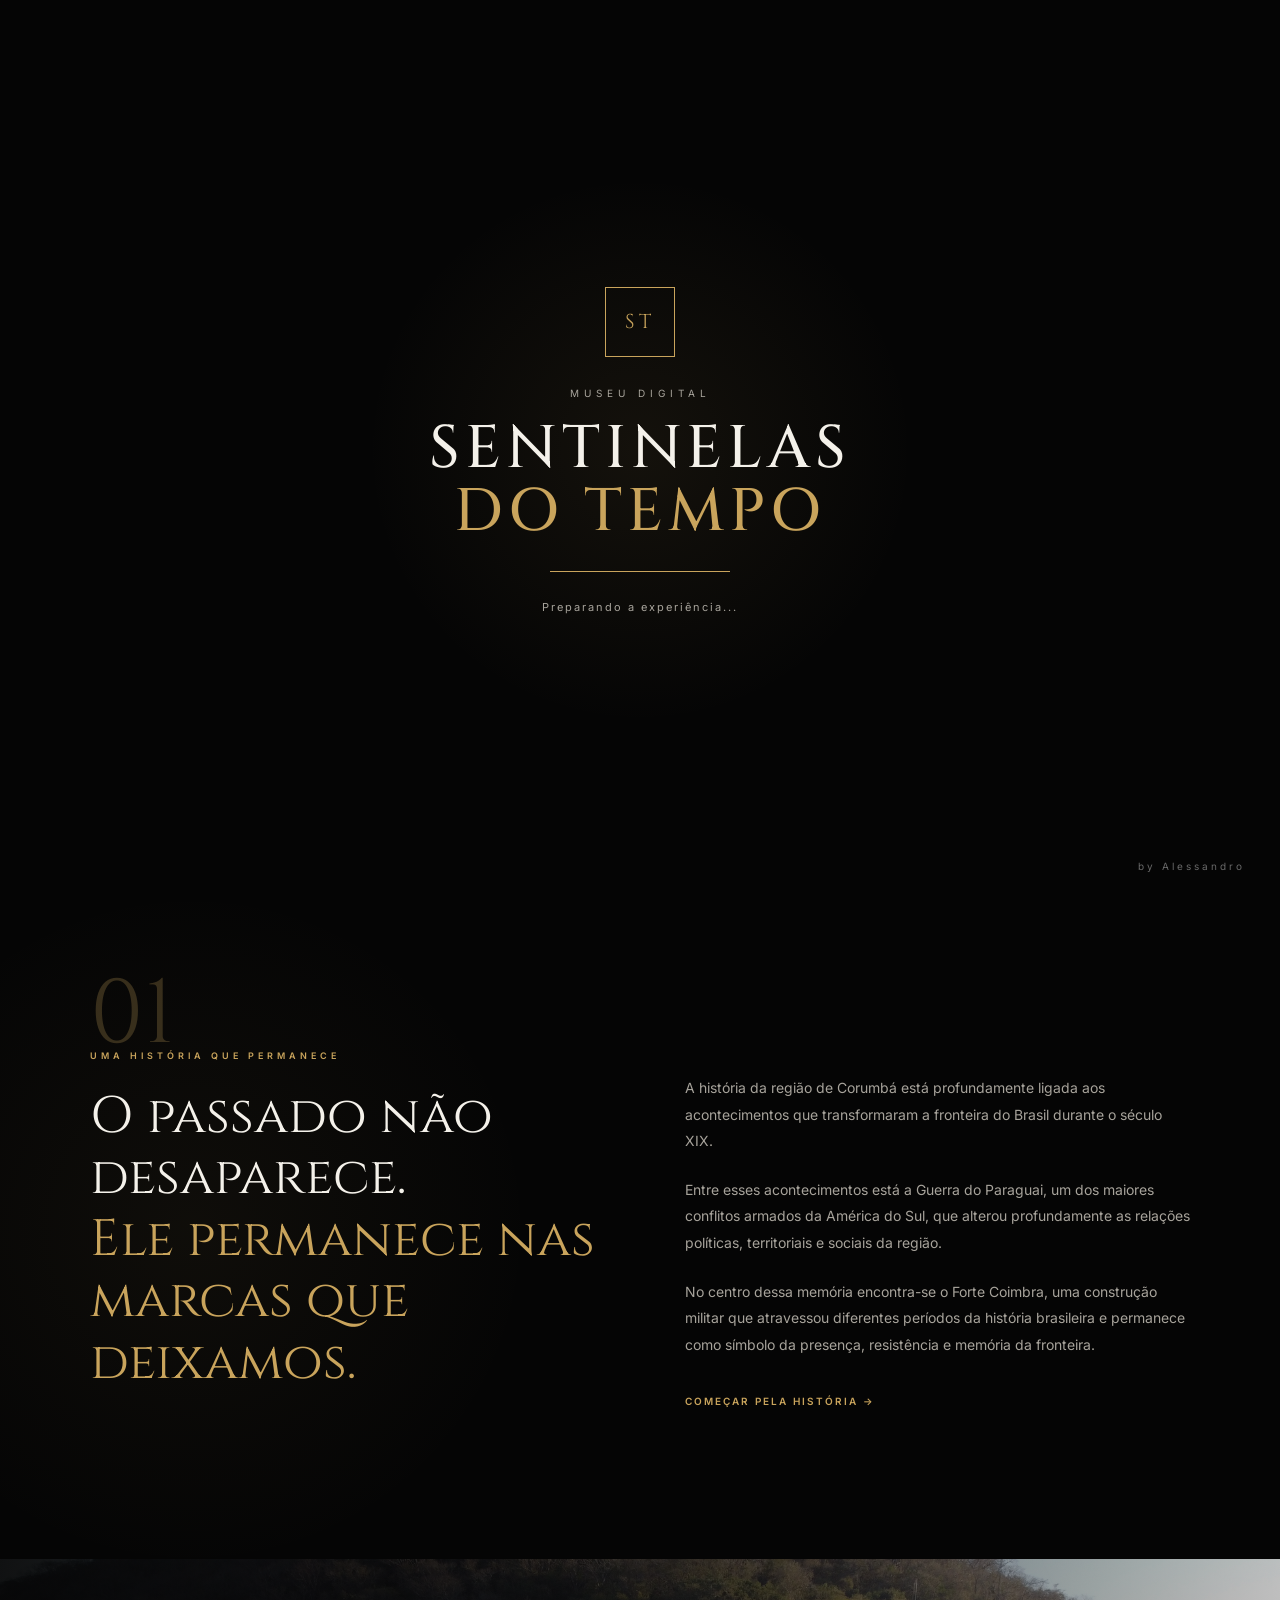
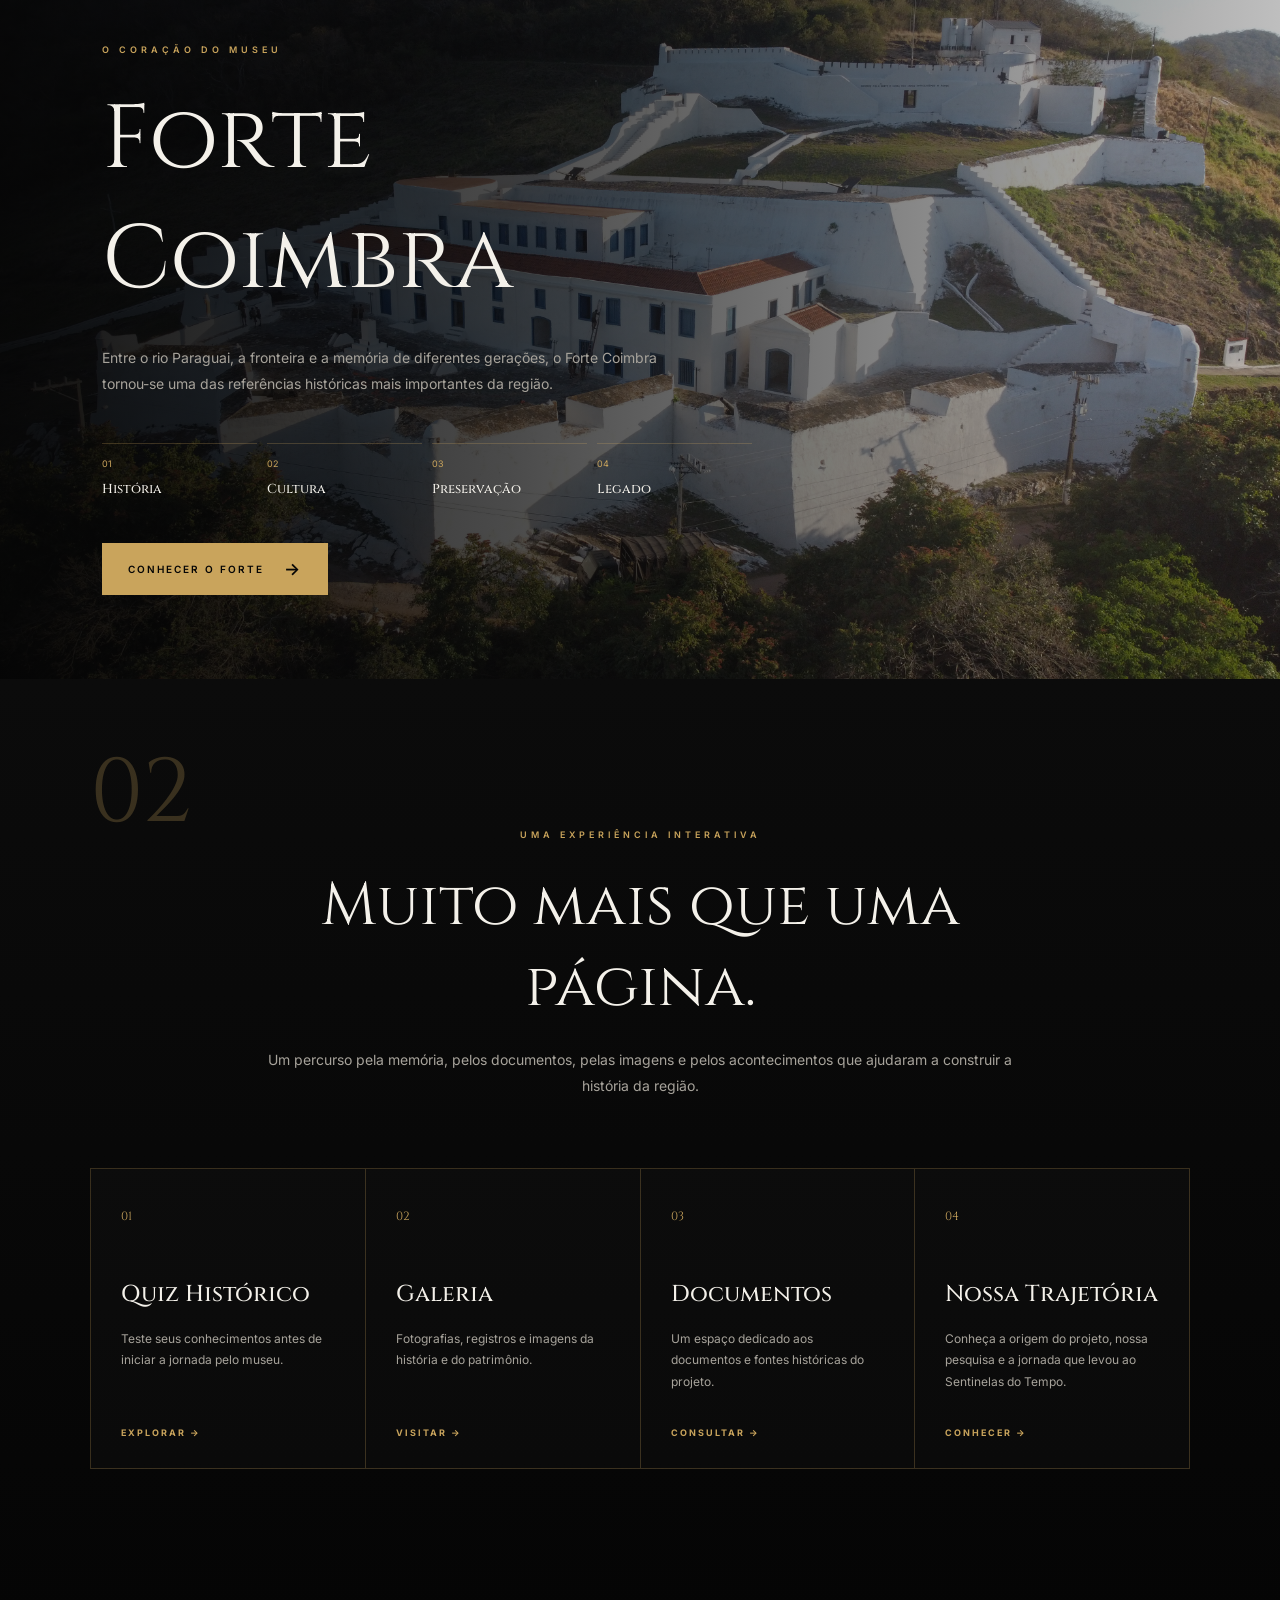
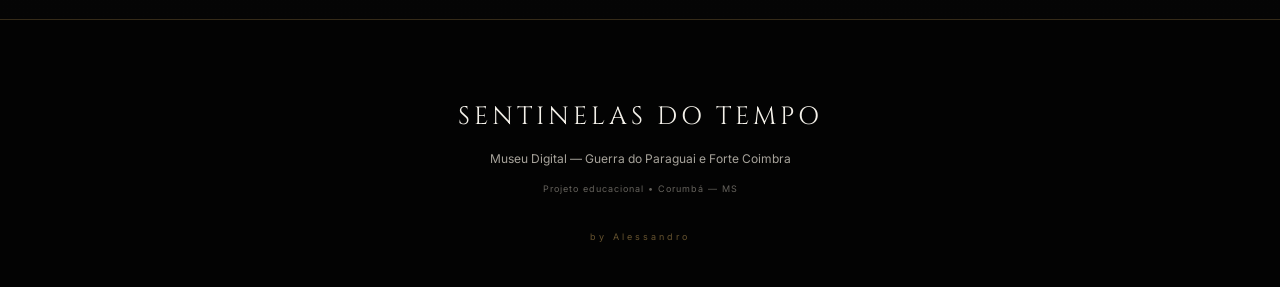
==== index.html @ 9c1843be "Primeira versão do Sentinelas do Tempo" ====
<!DOCTYPE html>
<html lang="pt-BR">

<head>
    <meta charset="UTF-8">
    <meta name="viewport" content="width=device-width, initial-scale=1.0">

    <meta
        name="description"
        content="Sentinelas do Tempo — Museu Digital sobre a Guerra do Paraguai e o Forte Coimbra."
    >

    <title>Sentinelas do Tempo | Museu Digital</title>

    <!-- =====================================
         FONTES
    ====================================== -->

    <link rel="preconnect" href="https://fonts.googleapis.com">
    <link rel="preconnect" href="https://fonts.gstatic.com" crossorigin>

    <link
        href="https://fonts.googleapis.com/css2?family=Cinzel:wght@400;500;600;700;800&family=Inter:wght@300;400;500;600&display=swap"
        rel="stylesheet"
    >

    <!-- =====================================
         CSS GLOBAL
    ====================================== -->

    <link rel="stylesheet" href="css/style.css">

</head>


<body>

    <!-- =====================================
         TELA DE CARREGAMENTO
    ====================================== -->

    <div id="loader">

        <div class="loader-content">

            <div class="loader-symbol">
                ST
            </div>

            <p class="loader-small">
                MUSEU DIGITAL
            </p>

            <h1>
                SENTINELAS<br>
                <span>DO TEMPO</span>
            </h1>

            <div class="loader-line"></div>

            <p class="loader-status">
                Preparando a experiência...
            </p>

        </div>

        <div class="author-credit">
            by Alessandro
        </div>

    </div>


    <!-- =====================================
         NAVEGAÇÃO
    ====================================== -->

    <header class="site-header">

        <div class="logo">

            <span>ST</span>

            <div>
                <strong>SENTINELAS</strong>
                <small>DO TEMPO</small>
            </div>

        </div>


        <nav>

            <a href="index.html" class="active">
                Início
            </a>

            <a href="quiz.html">
                Quiz
            </a>

            <a href="guerra.html">
                Guerra do Paraguai
            </a>

            <a href="forte-coimbra.html">
                Forte Coimbra
            </a>

            <a href="galeria.html">
                Galeria
            </a>

            <a href="documentos.html">
                Documentos
            </a>

        </nav>

    </header>


    <!-- =====================================
         CONTEÚDO PRINCIPAL
    ====================================== -->

    <main>


        <!-- =====================================
             HERO
        ====================================== -->

        <section class="hero">

            <div class="hero-overlay"></div>


            <div class="hero-content">

                <p class="eyebrow">
                    MEMÓRIA • HISTÓRIA • IDENTIDADE
                </p>


                <h1>
                    SENTINELAS<br>
                    <span>DO TEMPO</span>
                </h1>


                <p class="hero-description">
                    Uma experiência digital dedicada à memória da
                    Guerra do Paraguai e à história do Forte Coimbra.
                </p>


                <div class="hero-buttons">

                    <a
                        href="quiz.html"
                        class="gold-button"
                    >
                        INICIAR EXPERIÊNCIA
                        <span>→</span>
                    </a>


                    <a
                        href="#sobre"
                        class="outline-button"
                    >
                        EXPLORAR MUSEU
                    </a>

                </div>

            </div>


            <div class="scroll-indicator">

                <span>
                    ROLE PARA EXPLORAR
                </span>

                <div></div>

            </div>

        </section>


        <!-- =====================================
             INTRODUÇÃO
        ====================================== -->

        <section
            id="sobre"
            class="intro-section"
        >

            <div class="section-number">
                01
            </div>


            <div class="intro-grid">


                <div>

                    <p class="section-label">
                        UMA HISTÓRIA QUE PERMANECE
                    </p>


                    <h2>
                        O passado não desaparece.
                        <span>
                            Ele permanece nas marcas que deixamos.
                        </span>
                    </h2>

                </div>


                <div class="intro-text">

                    <p>
                        A história da região de Corumbá está profundamente
                        ligada aos acontecimentos que transformaram a fronteira
                        do Brasil durante o século XIX.
                    </p>


                    <p>
                        Entre esses acontecimentos está a Guerra do Paraguai,
                        um dos maiores conflitos armados da América do Sul,
                        que alterou profundamente as relações políticas,
                        territoriais e sociais da região.
                    </p>


                    <p>
                        No centro dessa memória encontra-se o Forte Coimbra,
                        uma construção militar que atravessou diferentes
                        períodos da história brasileira e permanece como
                        símbolo da presença, resistência e memória da fronteira.
                    </p>


                    <a
                        href="guerra.html"
                        class="text-link"
                    >
                        COMEÇAR PELA HISTÓRIA →
                    </a>

                </div>

            </div>

        </section>


        <!-- =====================================
             DESTAQUE FORTE COIMBRA
        ====================================== -->

        <section class="forte-preview">

            <div class="forte-image"></div>


            <div class="forte-content">

                <p class="section-label">
                    O CORAÇÃO DO MUSEU
                </p>


                <h2>
                    Forte Coimbra
                </h2>


                <p>
                    Entre o rio Paraguai, a fronteira e a memória de
                    diferentes gerações, o Forte Coimbra tornou-se uma
                    das referências históricas mais importantes da região.
                </p>


                <div class="forte-topics">


                    <div>

                        <span>01</span>

                        <strong>
                            História
                        </strong>

                    </div>


                    <div>

                        <span>02</span>

                        <strong>
                            Cultura
                        </strong>

                    </div>


                    <div>

                        <span>03</span>

                        <strong>
                            Preservação
                        </strong>

                    </div>


                    <div>

                        <span>04</span>

                        <strong>
                            Legado
                        </strong>

                    </div>

                </div>


                <a
                    href="forte-coimbra.html"
                    class="gold-button"
                >
                    CONHECER O FORTE
                    <span>→</span>
                </a>

            </div>

        </section>


        <!-- =====================================
             EXPERIÊNCIA
        ====================================== -->

        <section class="experience-section">


            <div class="section-number">
                02
            </div>


            <div class="center-title">

                <p class="section-label">
                    UMA EXPERIÊNCIA INTERATIVA
                </p>


                <h2>
                    Muito mais que uma página.
                </h2>


                <p>
                    Um percurso pela memória, pelos documentos,
                    pelas imagens e pelos acontecimentos que ajudaram
                    a construir a história da região.
                </p>

            </div>


            <div class="experience-grid">


                <!-- QUIZ -->

                <a
                    href="quiz.html"
                    class="experience-card"
                >

                    <span>01</span>

                    <h3>
                        Quiz Histórico
                    </h3>

                    <p>
                        Teste seus conhecimentos antes de iniciar
                        a jornada pelo museu.
                    </p>

                    <strong>
                        EXPLORAR →
                    </strong>

                </a>


                <!-- GALERIA -->

                <a
                    href="galeria.html"
                    class="experience-card"
                >

                    <span>02</span>

                    <h3>
                        Galeria
                    </h3>

                    <p>
                        Fotografias, registros e imagens da história
                        e do patrimônio.
                    </p>

                    <strong>
                        VISITAR →
                    </strong>

                </a>


                <!-- DOCUMENTOS -->

                <a
                    href="documentos.html"
                    class="experience-card"
                >

                    <span>03</span>

                    <h3>
                        Documentos
                    </h3>

                    <p>
                        Um espaço dedicado aos documentos e fontes
                        históricas do projeto.
                    </p>

                    <strong>
                        CONSULTAR →
                    </strong>

                </a>


                <!-- TRAJETÓRIA -->

                <a
                    href="trajetoria.html"
                    class="experience-card"
                >

                    <span>04</span>

                    <h3>
                        Nossa Trajetória
                    </h3>

                    <p>
                        Conheça a origem do projeto, nossa pesquisa
                        e a jornada que levou ao Sentinelas do Tempo.
                    </p>

                    <strong>
                        CONHECER →
                    </strong>

                </a>

            </div>

        </section>

    </main>


    <!-- =====================================
         RODAPÉ
    ====================================== -->

    <footer>

        <div class="footer-logo">
            SENTINELAS DO TEMPO
        </div>


        <p>
            Museu Digital — Guerra do Paraguai e Forte Coimbra
        </p>


        <small>
            Projeto educacional • Corumbá — MS
        </small>


        <div class="footer-author">
            by Alessandro
        </div>

    </footer>


    <!-- =====================================
         JAVASCRIPT
    ====================================== -->

    <script src="js/script.js"></script>

</body>

</html>
---- css/style.css ----
/* =========================================================
   SENTINELAS DO TEMPO
   CSS GLOBAL — INDEX / MUSEU DIGITAL
========================================================= */


/* =========================================================
   VARIÁVEIS
========================================================= */

:root {
    --black: #050505;
    --black-soft: #0b0b0b;
    --black-medium: #111111;

    --gold: #c9a45c;
    --gold-light: #e0c17a;
    --gold-dark: #8f7137;

    --white: #f4f1ea;
    --gray: #a7a39b;
    --gray-dark: #66635d;

    --line: rgba(201, 164, 92, 0.25);

    --header-height: 82px;

    --font-title: "Cinzel", serif;
    --font-body: "Inter", sans-serif;

    --transition: 0.35s ease;
}


/* =========================================================
   RESET
========================================================= */

* {
    margin: 0;
    padding: 0;
    box-sizing: border-box;
}

html {
    scroll-behavior: smooth;
}

body {
    background: var(--black);
    color: var(--white);
    font-family: var(--font-body);
    overflow-x: hidden;
}

body.loading {
    overflow: hidden;
}

a {
    color: inherit;
    text-decoration: none;
}

button,
a {
    -webkit-tap-highlight-color: transparent;
}

img {
    max-width: 100%;
    display: block;
}

::selection {
    background: var(--gold);
    color: var(--black);
}


/* =========================================================
   SCROLLBAR
========================================================= */

::-webkit-scrollbar {
    width: 8px;
}

::-webkit-scrollbar-track {
    background: #050505;
}

::-webkit-scrollbar-thumb {
    background: var(--gold-dark);
}

::-webkit-scrollbar-thumb:hover {
    background: var(--gold);
}


/* =========================================================
   LOADER
========================================================= */

#loader {
    position: fixed;
    inset: 0;
    z-index: 99999;

    display: flex;
    align-items: center;
    justify-content: center;

    background:
        radial-gradient(
            circle at center,
            rgba(201, 164, 92, 0.08),
            transparent 35%
        ),
        #050505;

    opacity: 1;
    visibility: visible;

    transition:
        opacity 0.9s ease,
        visibility 0.9s ease;
}

#loader.hidden {
    opacity: 0;
    visibility: hidden;
    pointer-events: none;
}

.loader-content {
    width: min(90%, 600px);
    text-align: center;

    animation: loaderAppear 1.2s ease forwards;
}

.loader-symbol {
    width: 70px;
    height: 70px;

    margin: 0 auto 30px;

    display: flex;
    align-items: center;
    justify-content: center;

    border: 1px solid var(--gold);

    color: var(--gold);

    font-family: var(--font-title);
    font-size: 20px;
    letter-spacing: 4px;
}

.loader-small {
    color: var(--gray);
    font-size: 10px;
    letter-spacing: 5px;
    margin-bottom: 18px;
}

.loader-content h1 {
    font-family: var(--font-title);
    font-size: clamp(30px, 5vw, 60px);
    font-weight: 500;
    line-height: 1.05;
    letter-spacing: 5px;
}

.loader-content h1 span {
    color: var(--gold);
}

.loader-line {
    width: 180px;
    height: 1px;

    margin: 28px auto;

    background: var(--gold);

    transform-origin: center;

    animation: loaderLine 1.8s ease infinite;
}

.loader-status {
    color: var(--gray);
    font-size: 11px;
    letter-spacing: 2px;
}

.author-credit {
    position: absolute;

    bottom: 28px;
    right: 35px;

    color: rgba(255, 255, 255, 0.4);

    font-size: 10px;
    letter-spacing: 3px;
}

@keyframes loaderAppear {
    from {
        opacity: 0;
        transform: translateY(20px);
    }

    to {
        opacity: 1;
        transform: translateY(0);
    }
}

@keyframes loaderLine {
    0%,
    100% {
        transform: scaleX(0.35);
        opacity: 0.4;
    }

    50% {
        transform: scaleX(1);
        opacity: 1;
    }
}


/* =========================================================
   HEADER
========================================================= */

.site-header {
    position: fixed;
    top: 0;
    left: 0;

    width: 100%;
    height: var(--header-height);

    z-index: 1000;

    display: flex;
    align-items: center;
    justify-content: space-between;

    padding: 0 5vw;

    border-bottom: 1px solid transparent;

    background: linear-gradient(
        to bottom,
        rgba(0, 0, 0, 0.65),
        transparent
    );

    transition:
        background 0.4s ease,
        border-color 0.4s ease,
        backdrop-filter 0.4s ease;
}

.site-header.scrolled {
    background: rgba(5, 5, 5, 0.94);
    border-color: var(--line);

    backdrop-filter: blur(15px);
}


/* =========================================================
   LOGO
========================================================= */

.logo {
    display: flex;
    align-items: center;
    gap: 13px;

    flex-shrink: 0;
}

.logo > span {
    width: 38px;
    height: 38px;

    display: flex;
    align-items: center;
    justify-content: center;

    border: 1px solid var(--gold);

    color: var(--gold);

    font-family: var(--font-title);
    font-size: 11px;
    letter-spacing: 1px;
}

.logo strong,
.logo small {
    display: block;
}

.logo strong {
    font-family: var(--font-title);
    font-size: 13px;
    font-weight: 600;
    letter-spacing: 2px;
}

.logo small {
    margin-top: 2px;

    color: var(--gold);

    font-size: 8px;
    letter-spacing: 4px;
}


/* =========================================================
   NAVEGAÇÃO
========================================================= */

.site-header nav {
    display: flex;
    align-items: center;
    gap: clamp(12px, 2vw, 30px);
}

.site-header nav a {
    position: relative;

    color: rgba(244, 241, 234, 0.72);

    font-size: 10px;
    font-weight: 500;

    letter-spacing: 1.4px;

    padding: 10px 0;

    transition: color var(--transition);
}

.site-header nav a::after {
    content: "";

    position: absolute;

    left: 0;
    bottom: 2px;

    width: 0;
    height: 1px;

    background: var(--gold);

    transition: width var(--transition);
}

.site-header nav a:hover,
.site-header nav a.active {
    color: var(--white);
}

.site-header nav a:hover::after,
.site-header nav a.active::after {
    width: 100%;
}


/* =========================================================
   HERO
========================================================= */

.hero {
    position: relative;

    min-height: 100vh;

    display: flex;
    align-items: center;

    overflow: hidden;

    background:
        linear-gradient(
            90deg,
            rgba(0, 0, 0, 0.82) 0%,
            rgba(0, 0, 0, 0.48) 45%,
            rgba(0, 0, 0, 0.62) 100%
        ),
        url("../images/forte-coimbra.jpg") center center / cover no-repeat;

    isolation: isolate;
}

.hero::before {
    content: "";

    position: absolute;
    inset: 0;

    background:
        linear-gradient(
            to bottom,
            rgba(0, 0, 0, 0.3),
            transparent 45%,
            rgba(0, 0, 0, 0.8)
        );

    z-index: -1;
}

.hero::after {
    content: "";

    position: absolute;
    inset: 0;

    background:
        radial-gradient(
            circle at 70% 45%,
            rgba(201, 164, 92, 0.12),
            transparent 30%
        );

    pointer-events: none;
}

.hero-overlay {
    position: absolute;
    inset: 0;

    background:
        linear-gradient(
            90deg,
            rgba(0, 0, 0, 0.4),
            transparent
        );

    pointer-events: none;
}

.hero-content {
    position: relative;
    z-index: 2;

    width: min(1100px, 90%);

    margin: 0 auto;

    padding-top: 70px;
}

.eyebrow {
    color: var(--gold);

    font-size: 10px;
    letter-spacing: 5px;

    margin-bottom: 25px;
}

.hero h1 {
    font-family: var(--font-title);

    font-size: clamp(55px, 9vw, 125px);

    font-weight: 500;

    line-height: 0.92;

    letter-spacing: 4px;

    text-shadow:
        0 10px 40px rgba(0, 0, 0, 0.6);
}

.hero h1 span {
    color: var(--gold);
}

.hero-description {
    max-width: 600px;

    margin-top: 35px;

    color: rgba(244, 241, 234, 0.78);

    font-size: 15px;
    line-height: 1.9;
}

.hero-buttons {
    display: flex;
    gap: 15px;

    margin-top: 38px;

    flex-wrap: wrap;
}


/* =========================================================
   BOTÕES
========================================================= */

.gold-button,
.outline-button {
    display: inline-flex;
    align-items: center;
    justify-content: center;
    gap: 20px;

    min-height: 52px;

    padding: 0 25px;

    font-size: 10px;
    font-weight: 600;

    letter-spacing: 2px;

    transition:
        transform var(--transition),
        background var(--transition),
        color var(--transition),
        border-color var(--transition);
}

.gold-button {
    background: var(--gold);
    color: var(--black);

    border: 1px solid var(--gold);
}

.gold-button span {
    font-size: 17px;
    transition: transform var(--transition);
}

.gold-button:hover {
    background: var(--gold-light);
    transform: translateY(-3px);
}

.gold-button:hover span {
    transform: translateX(5px);
}

.outline-button {
    border: 1px solid rgba(244, 241, 234, 0.35);
    color: var(--white);
}

.outline-button:hover {
    border-color: var(--gold);
    color: var(--gold);

    transform: translateY(-3px);
}


/* =========================================================
   INDICADOR DE SCROLL
========================================================= */

.scroll-indicator {
    position: absolute;

    left: 50%;
    bottom: 35px;

    transform: translateX(-50%);

    display: flex;
    flex-direction: column;
    align-items: center;

    gap: 12px;

    color: rgba(244, 241, 234, 0.55);

    font-size: 8px;
    letter-spacing: 3px;
}

.scroll-indicator div {
    width: 1px;
    height: 45px;

    background: var(--gold);

    animation: scrollLine 2s ease-in-out infinite;
}

@keyframes scrollLine {
    0%,
    100% {
        transform: scaleY(0.35);
        transform-origin: top;
        opacity: 0.3;
    }

    50% {
        transform: scaleY(1);
        opacity: 1;
    }
}


/* =========================================================
   SEÇÕES GERAIS
========================================================= */

.intro-section,
.experience-section {
    position: relative;

    padding: 150px 7vw;
}

.section-number {
    position: absolute;

    top: 70px;
    left: 7vw;

    color: rgba(201, 164, 92, 0.25);

    font-family: var(--font-title);

    font-size: 90px;

    line-height: 1;

    pointer-events: none;
}

.section-label {
    color: var(--gold);

    font-size: 9px;
    font-weight: 600;

    letter-spacing: 4px;

    margin-bottom: 25px;
}


/* =========================================================
   INTRO
========================================================= */

.intro-section {
    background:
        radial-gradient(
            circle at 15% 50%,
            rgba(201, 164, 92, 0.05),
            transparent 30%
        ),
        var(--black);
}

.intro-grid {
    position: relative;
    z-index: 2;

    max-width: 1200px;

    margin: 0 auto;

    display: grid;

    grid-template-columns: 1fr 1fr;

    gap: 90px;
}

.intro-grid h2 {
    max-width: 550px;

    font-family: var(--font-title);

    font-size: clamp(30px, 4vw, 53px);

    font-weight: 400;

    line-height: 1.2;
}

.intro-grid h2 span {
    display: block;

    color: var(--gold);
}

.intro-text {
    padding-top: 25px;
}

.intro-text p {
    color: var(--gray);

    font-size: 14px;

    line-height: 1.9;

    margin-bottom: 22px;
}

.text-link {
    display: inline-block;

    margin-top: 15px;

    color: var(--gold);

    font-size: 10px;
    font-weight: 600;

    letter-spacing: 2px;

    border-bottom: 1px solid transparent;

    transition:
        border-color var(--transition),
        transform var(--transition);
}

.text-link:hover {
    border-color: var(--gold);

    transform: translateX(5px);
}


/* =========================================================
   FORTE COIMBRA
========================================================= */

.forte-preview {
    position: relative;

    min-height: 720px;

    display: flex;
    align-items: center;

    overflow: hidden;

    background: var(--black-soft);
}

.forte-image {
    position: absolute;
    inset: 0;

    background:
        linear-gradient(
            90deg,
            rgba(5, 5, 5, 0.95) 0%,
            rgba(5, 5, 5, 0.72) 40%,
            rgba(5, 5, 5, 0.25) 100%
        ),
        url("../images/forte-coimbra.jpg") center / cover no-repeat;

    transform: scale(1.02);

    transition: transform 1.5s ease;
}

.forte-preview:hover .forte-image {
    transform: scale(1.06);
}

.forte-content {
    position: relative;
    z-index: 2;

    width: min(650px, 85%);

    margin-left: 8vw;
}

.forte-content h2 {
    font-family: var(--font-title);

    font-size: clamp(45px, 7vw, 90px);

    font-weight: 400;

    margin-bottom: 25px;
}

.forte-content > p:not(.section-label) {
    max-width: 570px;

    color: var(--gray);

    font-size: 14px;

    line-height: 1.9;
}

.forte-topics {
    display: grid;

    grid-template-columns: repeat(4, 1fr);

    gap: 10px;

    max-width: 650px;

    margin: 45px 0;
}

.forte-topics div {
    border-top: 1px solid var(--line);

    padding-top: 14px;
}

.forte-topics span {
    display: block;

    color: var(--gold);

    font-size: 9px;

    margin-bottom: 8px;
}

.forte-topics strong {
    font-family: var(--font-title);

    font-size: 13px;

    font-weight: 500;
}


/* =========================================================
   EXPERIÊNCIA
========================================================= */

.experience-section {
    background:
        linear-gradient(
            180deg,
            var(--black-soft),
            var(--black)
        );
}

.center-title {
    position: relative;
    z-index: 2;

    max-width: 750px;

    margin: 0 auto 70px;

    text-align: center;
}

.center-title h2 {
    font-family: var(--font-title);

    font-size: clamp(35px, 5vw, 60px);

    font-weight: 400;

    margin-bottom: 20px;
}

.center-title > p:last-child {
    color: var(--gray);

    font-size: 14px;

    line-height: 1.8;
}

.experience-grid {
    position: relative;
    z-index: 2;

    max-width: 1200px;

    margin: 0 auto;

    display: grid;

    grid-template-columns: repeat(4, 1fr);

    border-top: 1px solid var(--line);
    border-left: 1px solid var(--line);
}

.experience-card {
    min-height: 300px;

    padding: 35px 30px;

    border-right: 1px solid var(--line);
    border-bottom: 1px solid var(--line);

    position: relative;

    background: rgba(255, 255, 255, 0.015);

    overflow: hidden;

    transition:
        background var(--transition),
        transform var(--transition);
}

.experience-card::before {
    content: "";

    position: absolute;

    left: 0;
    bottom: 0;

    width: 100%;
    height: 2px;

    background: var(--gold);

    transform: scaleX(0);

    transform-origin: left;

    transition: transform var(--transition);
}

.experience-card:hover {
    background: rgba(201, 164, 92, 0.06);

    transform: translateY(-6px);
}

.experience-card:hover::before {
    transform: scaleX(1);
}

.experience-card > span {
    color: var(--gold);

    font-family: var(--font-title);

    font-size: 12px;
}

.experience-card h3 {
    font-family: var(--font-title);

    font-size: 23px;

    font-weight: 500;

    margin-top: 55px;
}

.experience-card p {
    color: var(--gray);

    font-size: 12px;

    line-height: 1.8;

    margin-top: 18px;
}

.experience-card strong {
    position: absolute;

    bottom: 30px;
    left: 30px;

    color: var(--gold);

    font-size: 9px;

    letter-spacing: 2px;
}


/* =========================================================
   FOOTER
========================================================= */

footer {
    position: relative;

    padding: 80px 7vw 45px;

    text-align: center;

    border-top: 1px solid var(--line);

    background: #030303;
}

.footer-logo {
    font-family: var(--font-title);

    font-size: 25px;

    letter-spacing: 4px;

    color: var(--white);

    margin-bottom: 18px;
}

footer p {
    color: var(--gray);

    font-size: 12px;

    margin-bottom: 10px;
}

footer small {
    color: var(--gray-dark);

    font-size: 9px;

    letter-spacing: 1px;
}

.footer-author {
    margin-top: 35px;

    color: rgba(201, 164, 92, 0.5);

    font-size: 9px;

    letter-spacing: 3px;
}


/* =========================================================
   ANIMAÇÕES DE ENTRADA
========================================================= */

.reveal {
    opacity: 0;

    transform: translateY(35px);

    transition:
        opacity 0.8s ease,
        transform 0.8s ease;
}

.reveal.visible {
    opacity: 1;

    transform: translateY(0);
}


/* =========================================================
   TABLET
========================================================= */

@media (max-width: 1100px) {

    .site-header {
        padding: 0 3vw;
    }

    .site-header nav {
        gap: 14px;
    }

    .site-header nav a {
        font-size: 8px;
    }

    .intro-grid {
        gap: 45px;
    }

    .experience-grid {
        grid-template-columns: repeat(2, 1fr);
    }

}


/* =========================================================
   MOBILE
========================================================= */

@media (max-width: 800px) {

    :root {
        --header-height: 70px;
    }


    /* HEADER */

    .site-header {
        padding: 0 20px;
    }

    .logo strong {
        font-size: 10px;
    }

    .logo small {
        font-size: 7px;
    }

    .site-header nav {
        display: none;
    }


    /* HERO */

    .hero {
        min-height: 100svh;

        background-position: 62% center;
    }

    .hero-content {
        width: 88%;
        padding-top: 50px;
    }

    .eyebrow {
        font-size: 8px;
        letter-spacing: 3px;
    }

    .hero h1 {
        font-size: clamp(48px, 14vw, 80px);
    }

    .hero-description {
        font-size: 13px;
    }

    .hero-buttons {
        flex-direction: column;

        align-items: flex-start;
    }

    .gold-button,
    .outline-button {
        width: 100%;
    }

    .scroll-indicator {
        display: none;
    }


    /* SEÇÕES */

    .intro-section,
    .experience-section {
        padding: 110px 7vw;
    }

    .section-number {
        top: 35px;
        left: 7vw;

        font-size: 60px;
    }

    .intro-grid {
        grid-template-columns: 1fr;

        gap: 45px;
    }

    .intro-text {
        padding-top: 0;
    }


    /* FORTE */

    .forte-preview {
        min-height: 800px;
    }

    .forte-content {
        margin-left: 7vw;
    }

    .forte-topics {
        grid-template-columns: repeat(2, 1fr);

        gap: 25px;
    }


    /* EXPERIÊNCIA */

    .experience-grid {
        grid-template-columns: 1fr;
    }

    .experience-card {
        min-height: 280px;
    }


    /* FOOTER */

    footer {
        padding: 65px 7vw 35px;
    }

    .footer-logo {
        font-size: 19px;
    }

}


/* =========================================================
   MOBILE PEQUENO
========================================================= */

@media (max-width: 450px) {

    .hero h1 {
        font-size: 45px;
    }

    .loader-content h1 {
        font-size: 30px;
    }

    .author-credit {
        right: 20px;
        bottom: 20px;
    }

    .forte-topics {
        grid-template-columns: 1fr 1fr;
    }

}


/* =========================================================
   ACESSIBILIDADE
========================================================= */

@media (prefers-reduced-motion: reduce) {

    html {
        scroll-behavior: auto;
    }

    *,
    *::before,
    *::after {
        animation-duration: 0.01ms !important;
        animation-iteration-count: 1 !important;
        transition-duration: 0.01ms !important;
    }

}
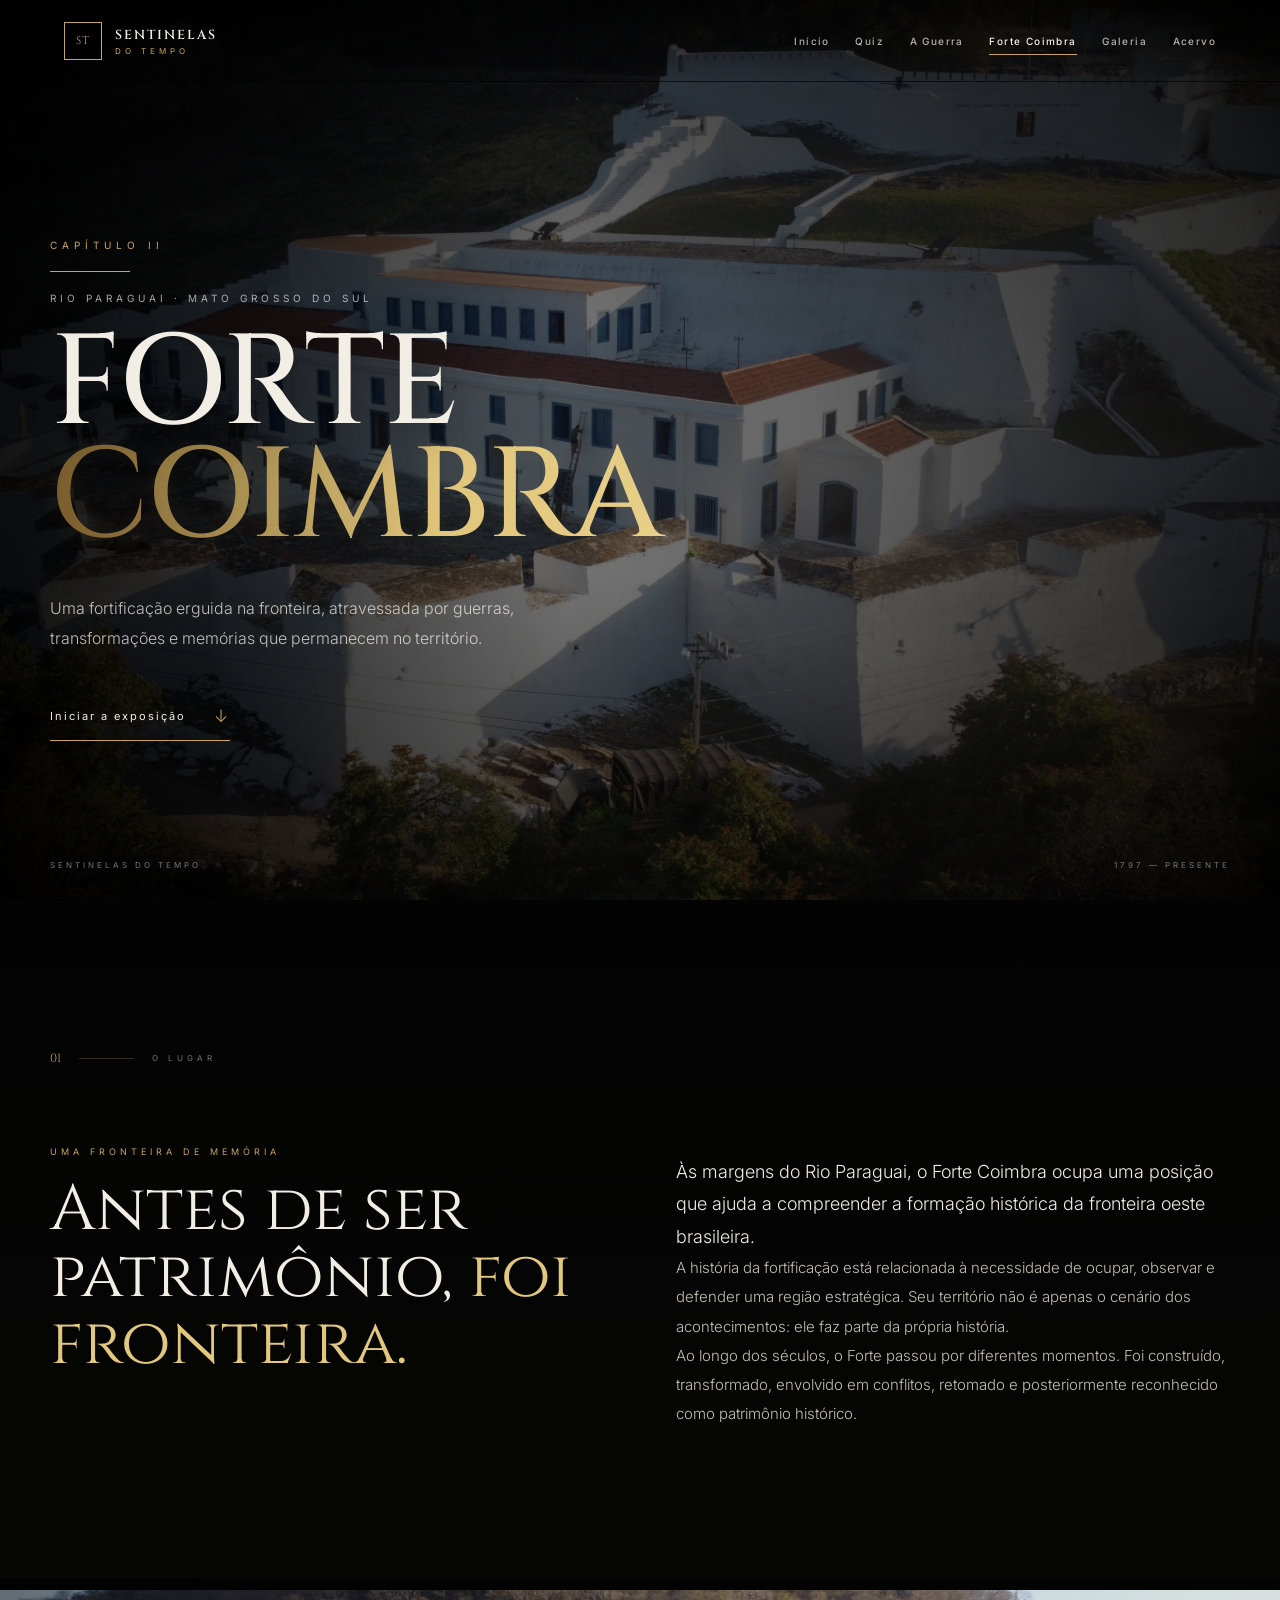
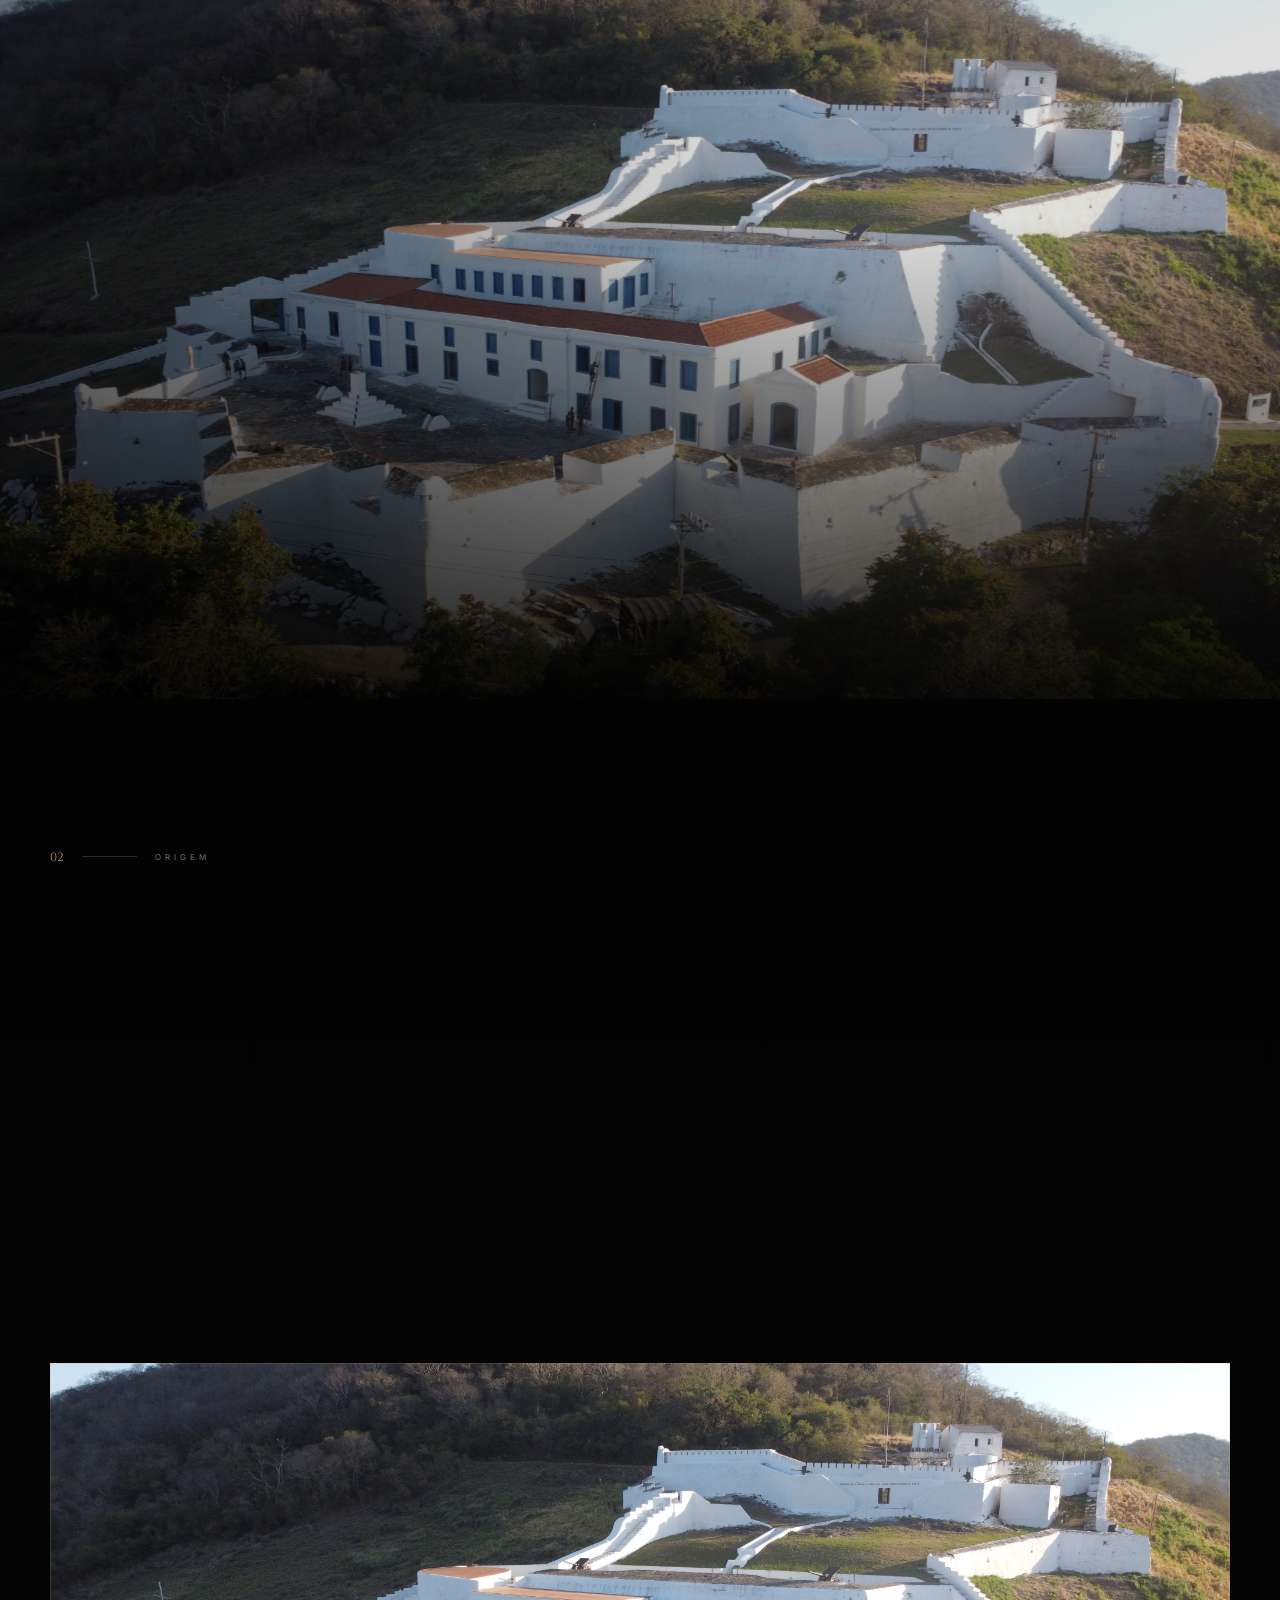
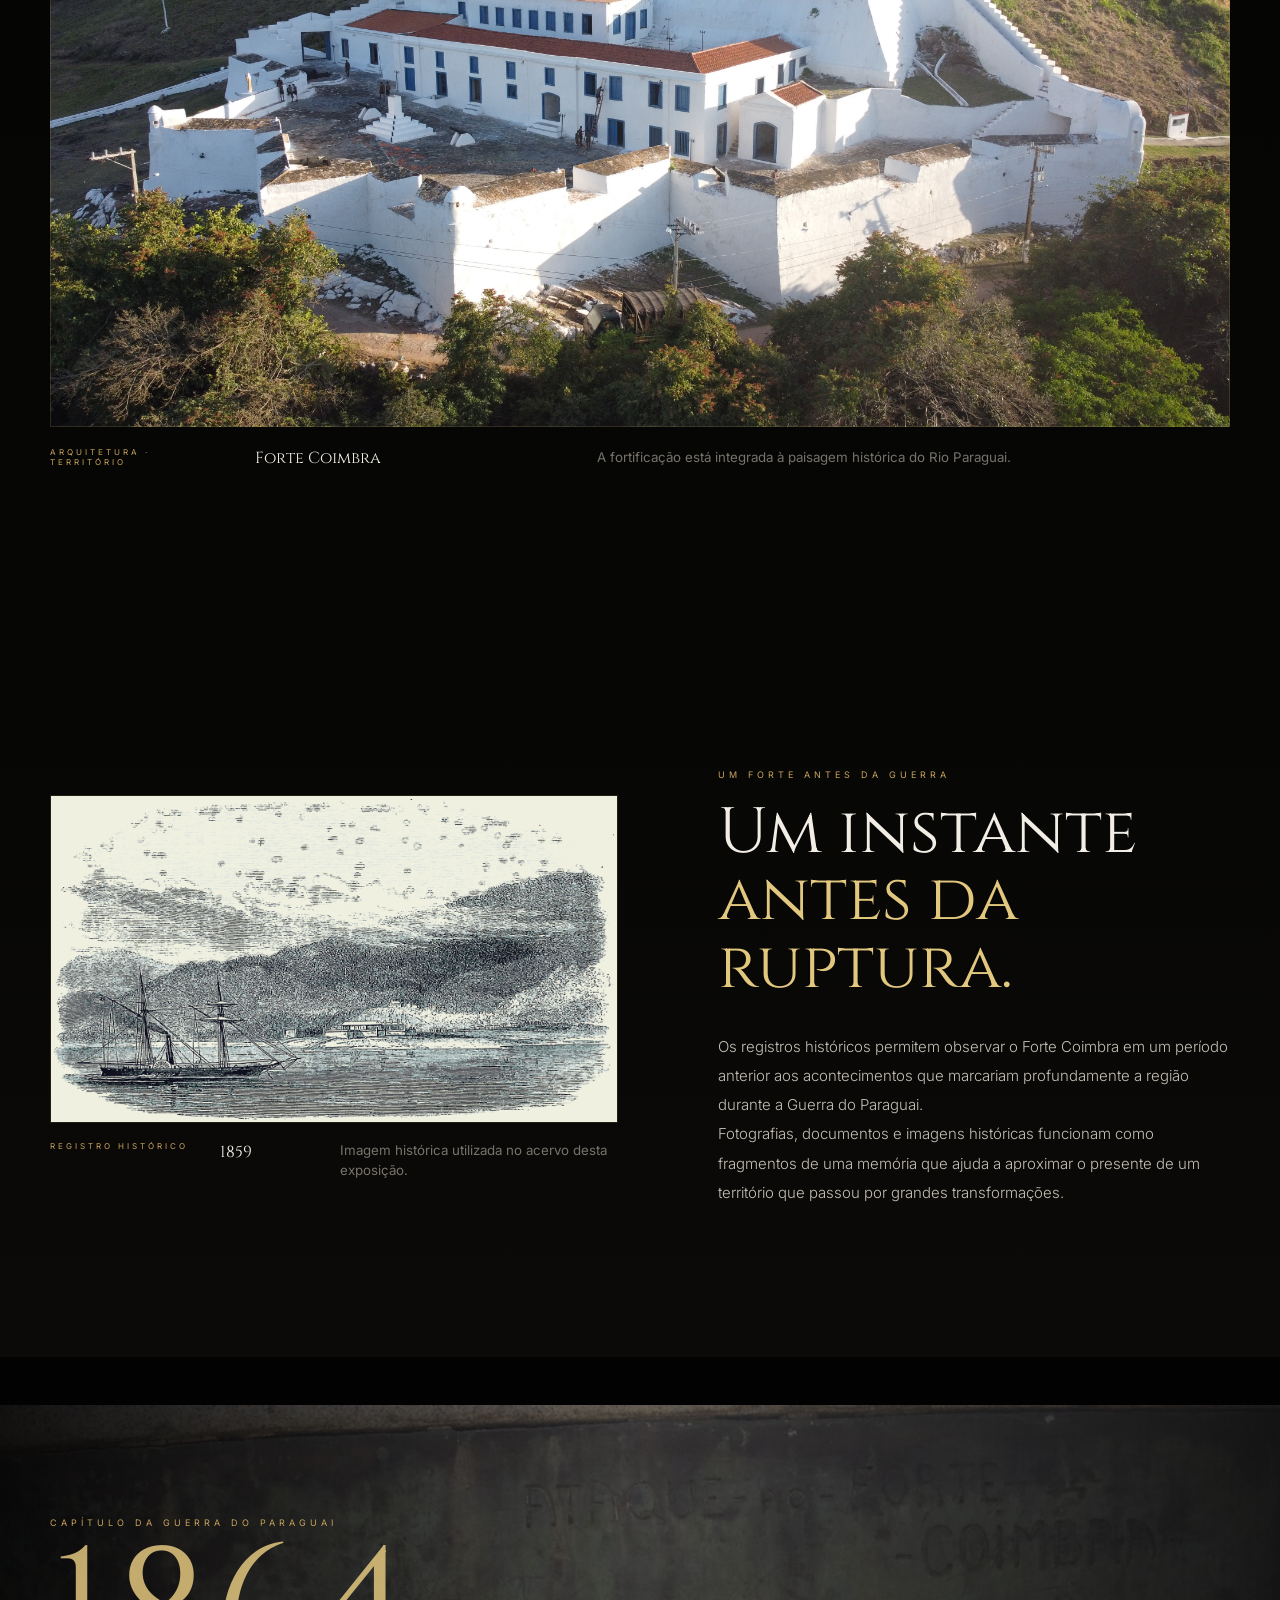
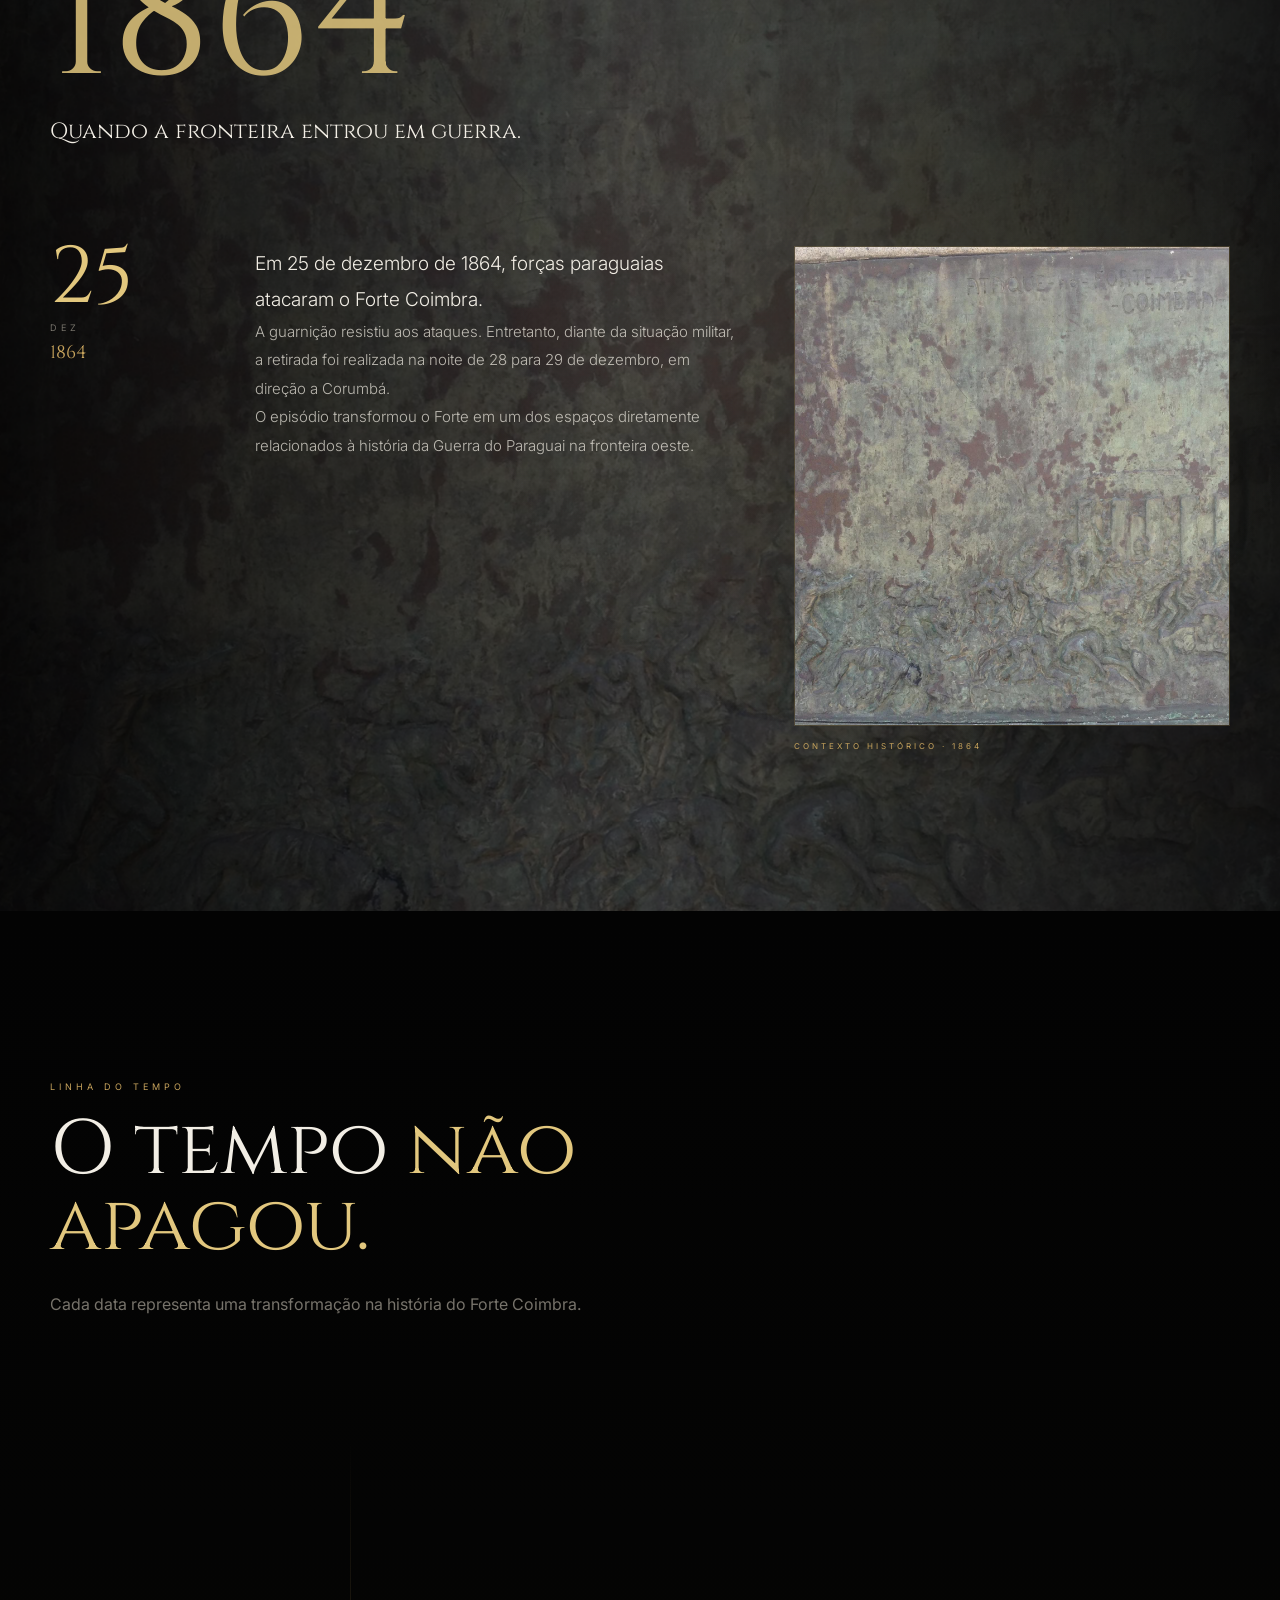
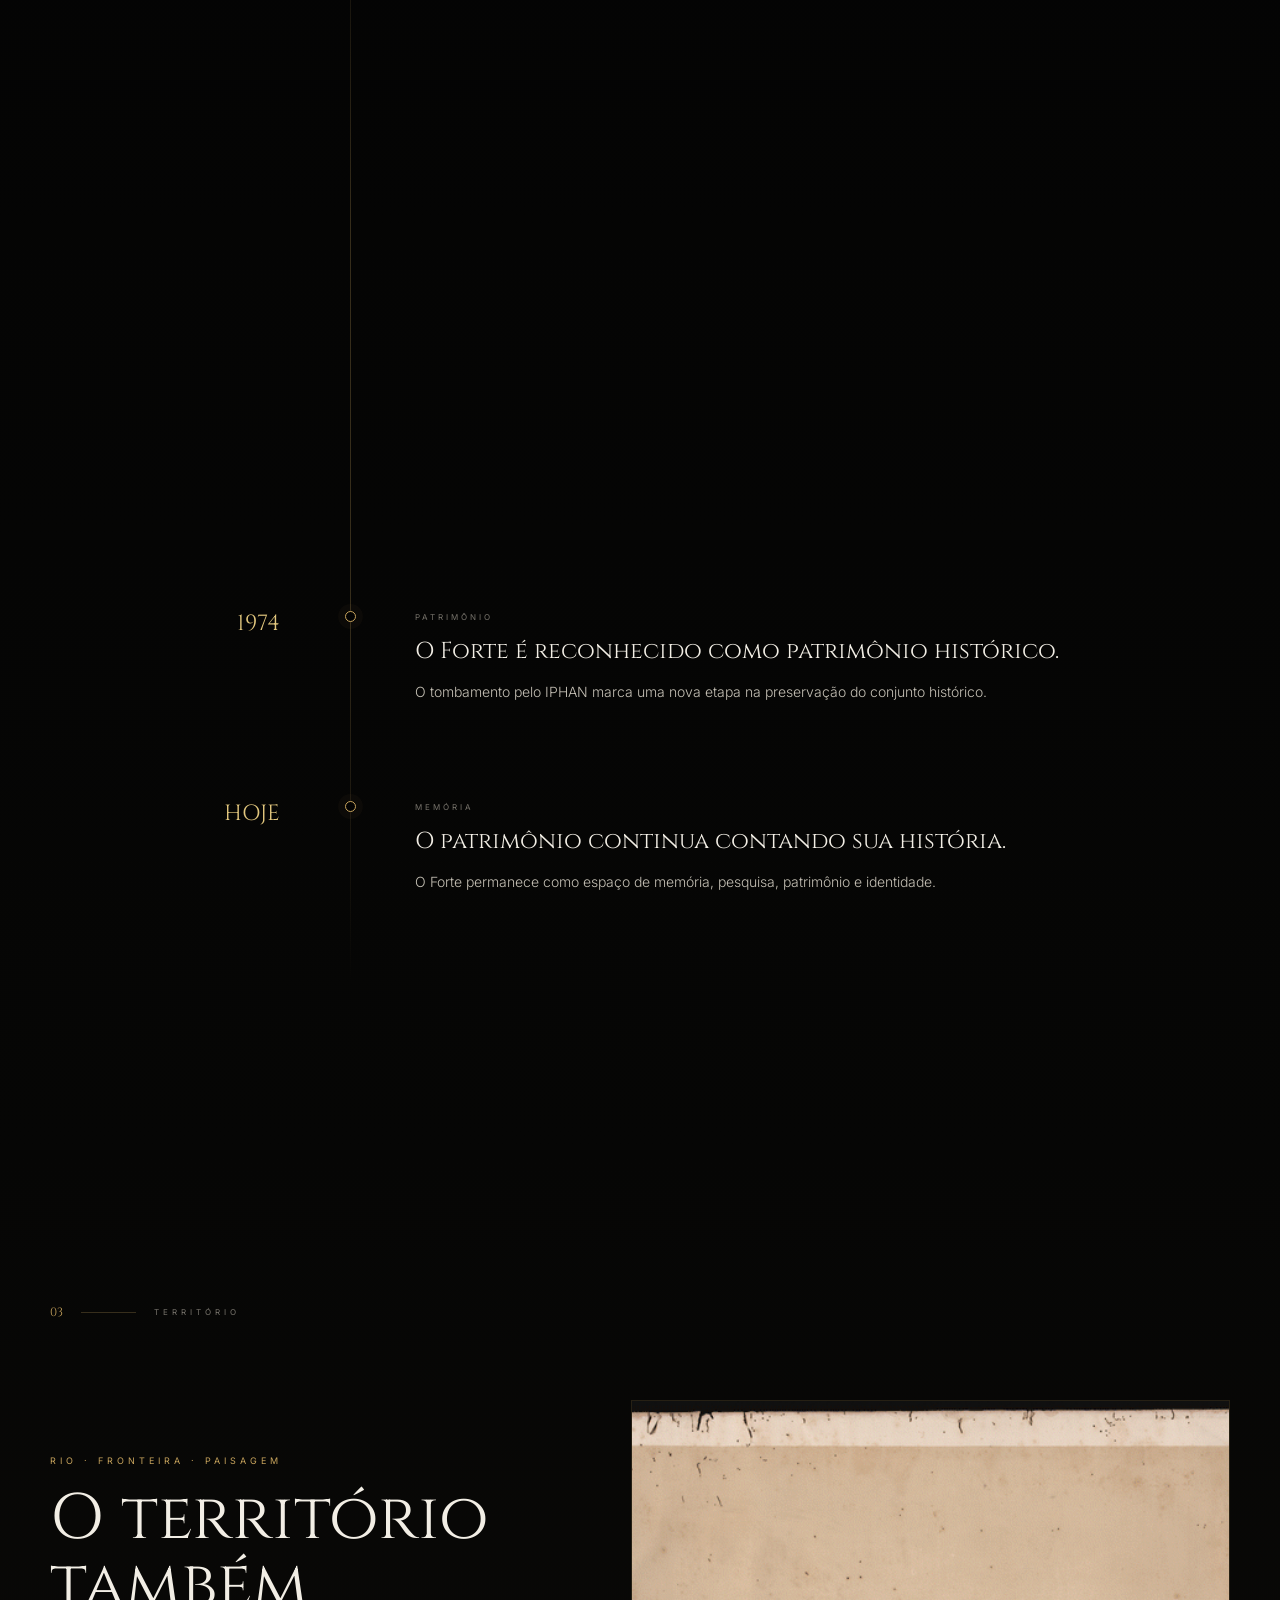
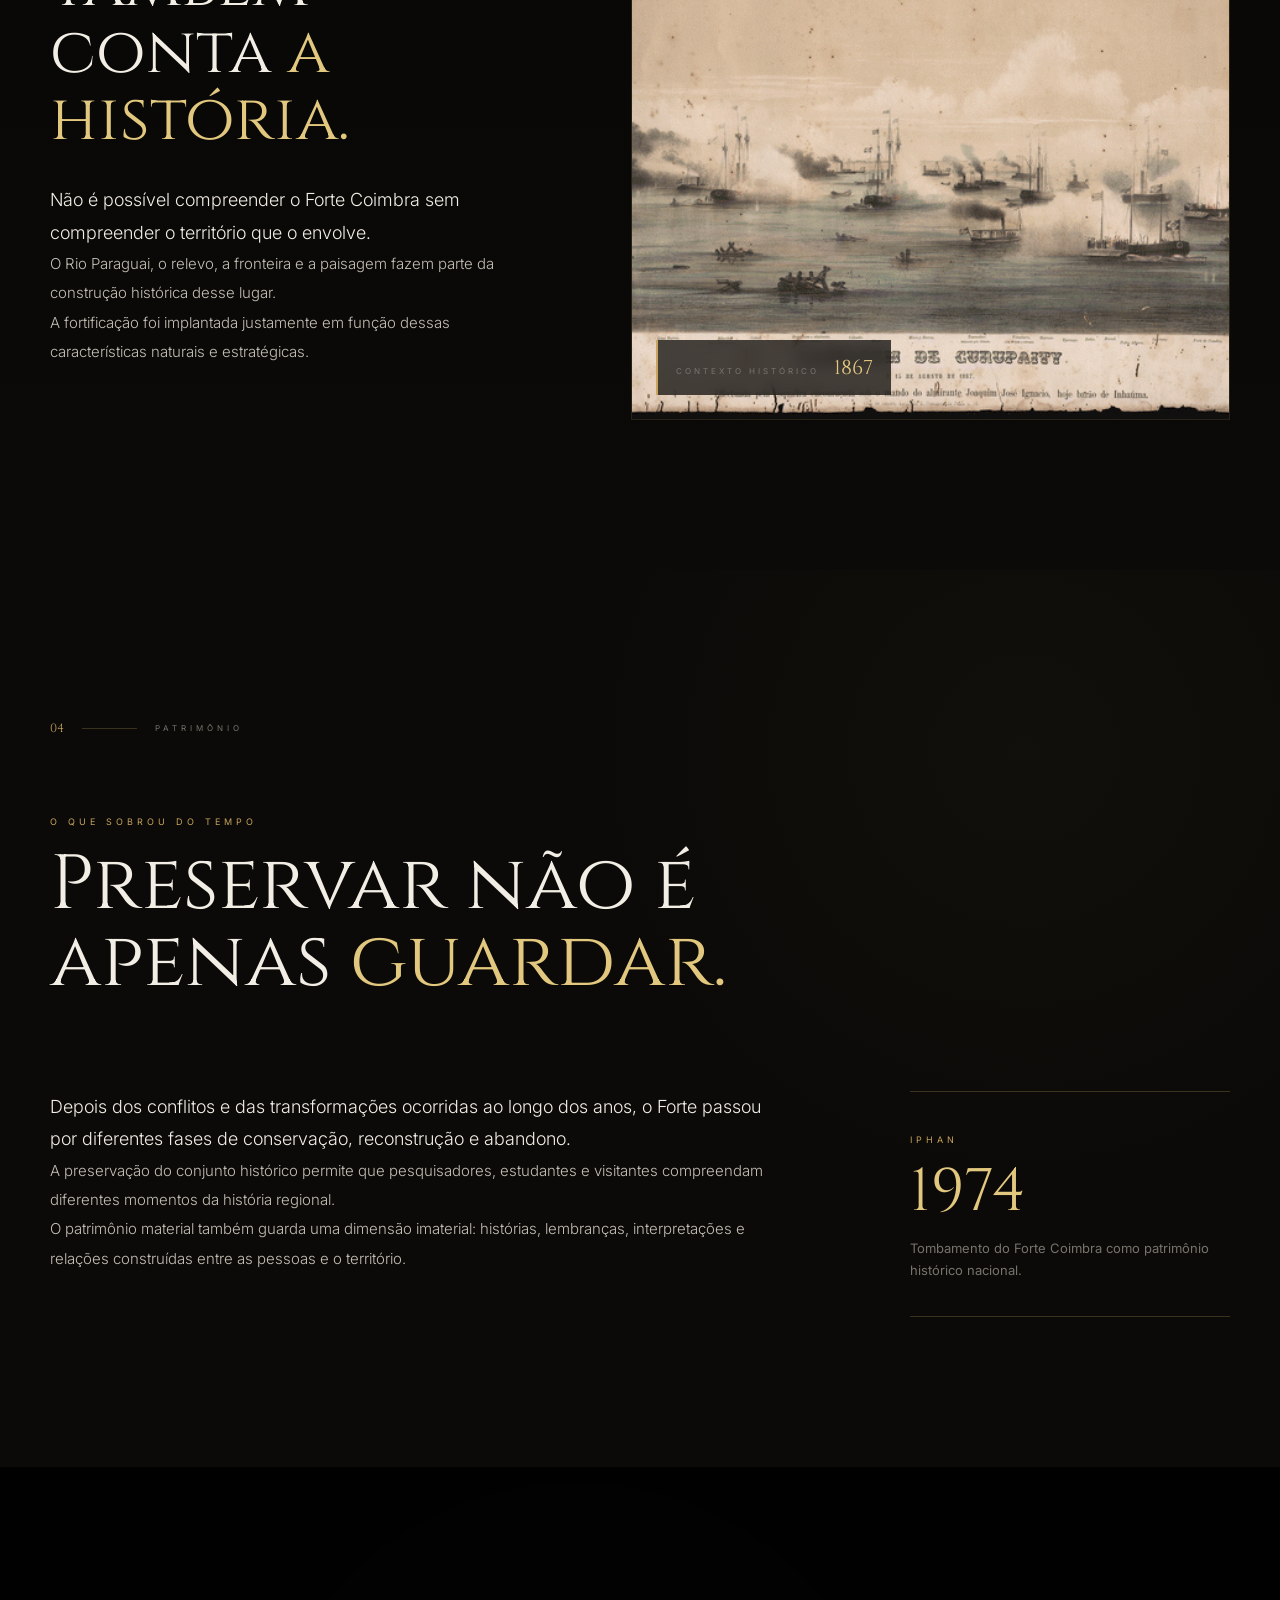
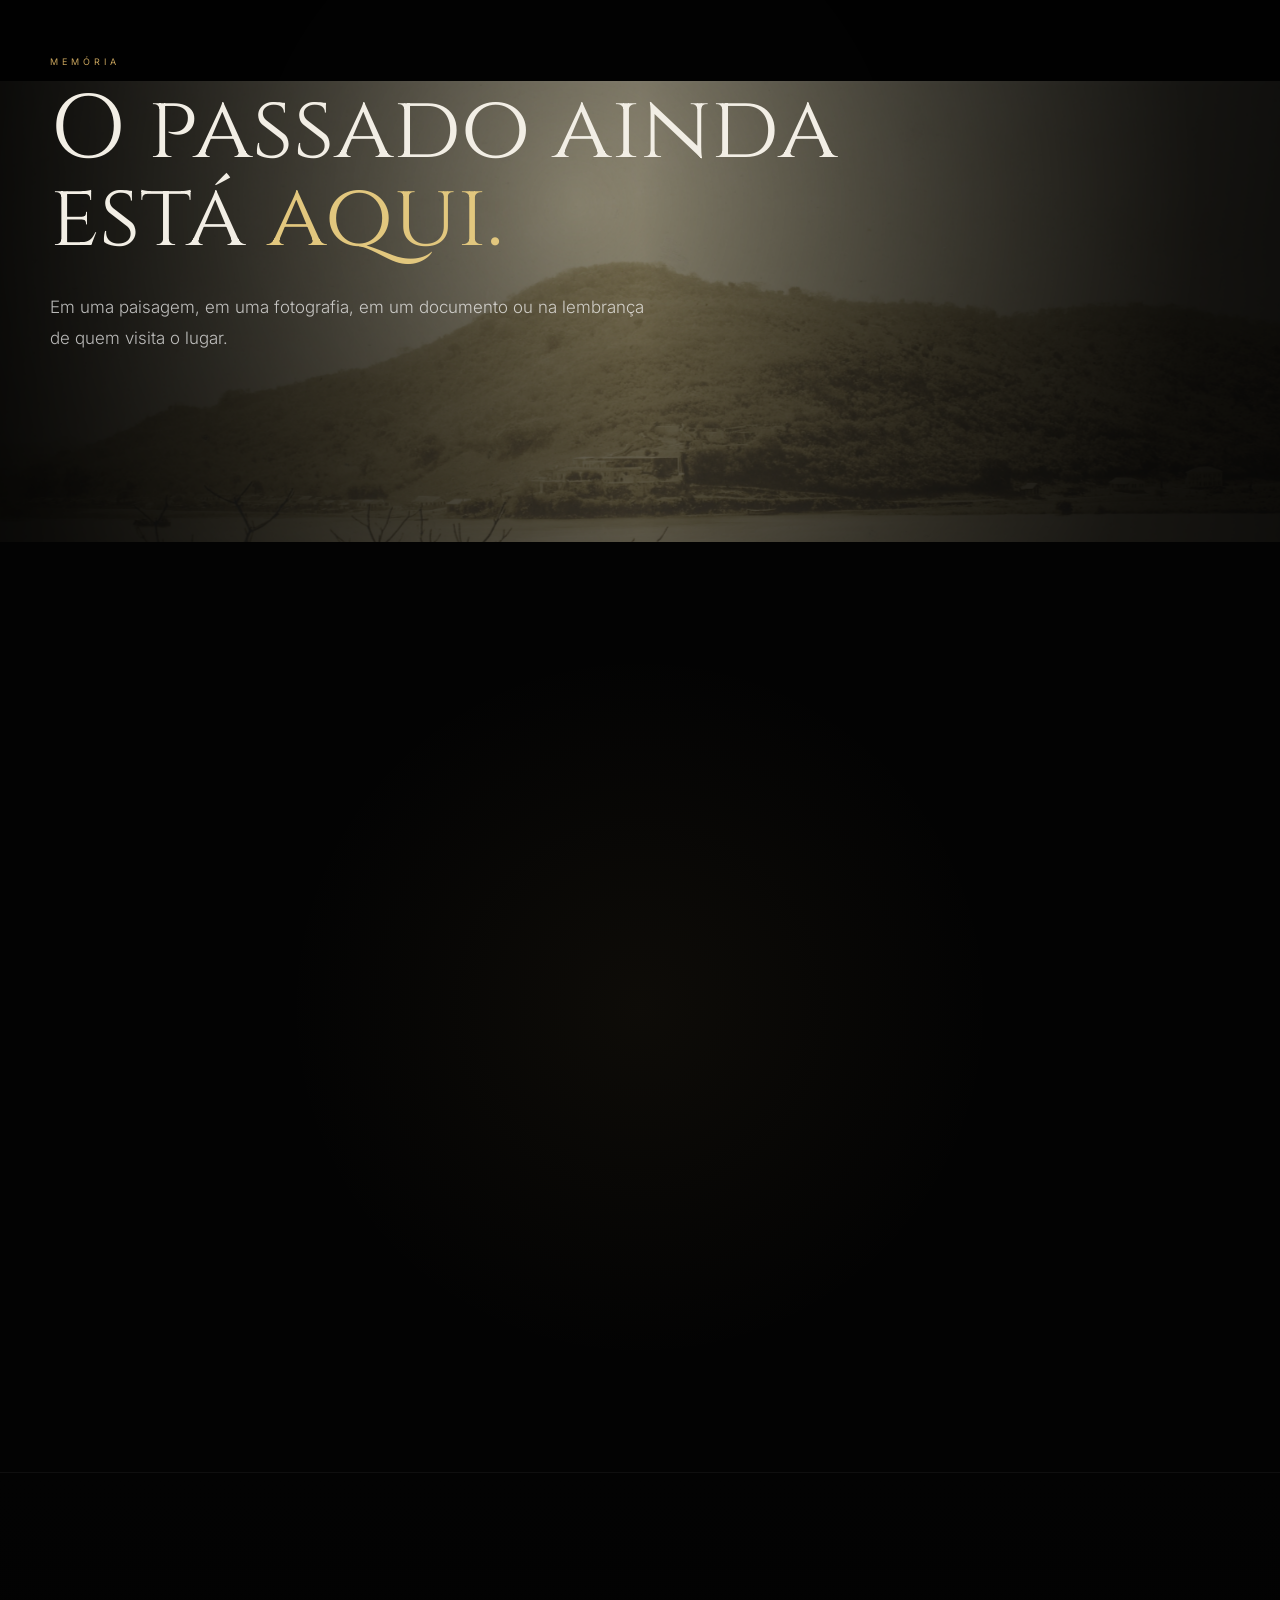
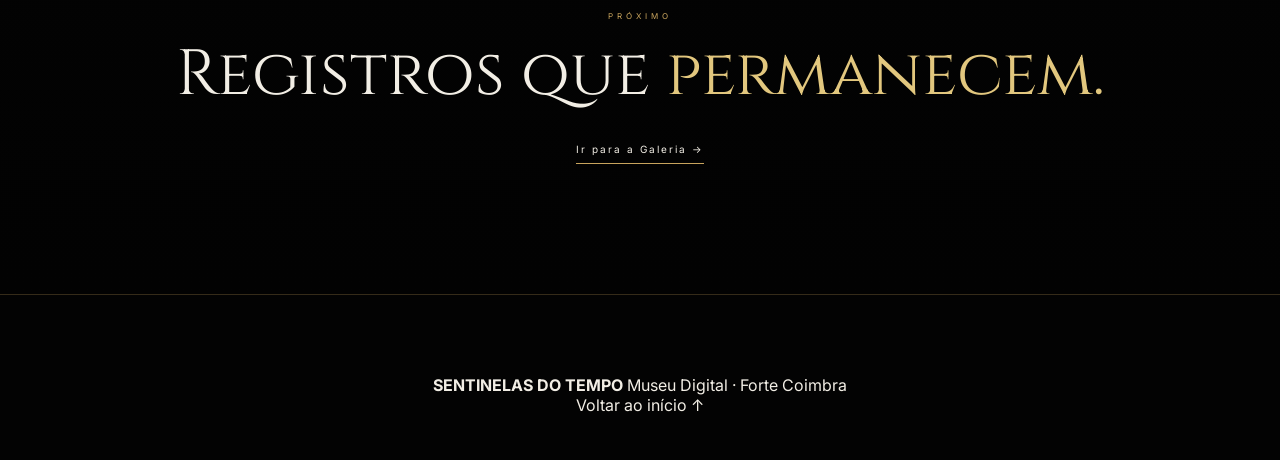
==== commit 9fc1e331: "Remove loader e reconstrói página do Forte Coimbra" ====
--- a/index.html
+++ b/index.html
@@ -3,95 +3,118 @@
 
 <head>
     <meta charset="UTF-8">
-    <meta name="viewport" content="width=device-width, initial-scale=1.0">
+
+    <meta
+        name="viewport"
+        content="width=device-width, initial-scale=1.0"
+    >
 
     <meta
         name="description"
-        content="Sentinelas do Tempo — Museu Digital sobre a Guerra do Paraguai e o Forte Coimbra."
+        content="Sentinelas do Tempo — Museu Digital sobre o Forte Coimbra, sua história, patrimônio, território e memória."
     >
 
-    <title>Sentinelas do Tempo | Museu Digital</title>
-
-    <!-- =====================================
+    <meta
+        name="theme-color"
+        content="#050505"
+    >
+
+    <title>Forte Coimbra | Sentinelas do Tempo</title>
+
+
+    <!-- =====================================================
          FONTES
-    ====================================== -->
-
-    <link rel="preconnect" href="https://fonts.googleapis.com">
-    <link rel="preconnect" href="https://fonts.gstatic.com" crossorigin>
+         ===================================================== -->
 
     <link
-        href="https://fonts.googleapis.com/css2?family=Cinzel:wght@400;500;600;700;800&family=Inter:wght@300;400;500;600&display=swap"
+        rel="preconnect"
+        href="https://fonts.googleapis.com"
+    >
+
+    <link
+        rel="preconnect"
+        href="https://fonts.gstatic.com"
+        crossorigin
+    >
+
+    <link
+        href="https://fonts.googleapis.com/css2?family=Cinzel:wght@400;500;600;700&family=Inter:wght@300;400;500;600&display=swap"
         rel="stylesheet"
     >
 
-    <!-- =====================================
+
+    <!-- =====================================================
          CSS GLOBAL
-    ====================================== -->
-
-    <link rel="stylesheet" href="css/style.css">
+         ===================================================== -->
+
+    <link
+        rel="stylesheet"
+        href="css/style.css"
+    >
+
+    <!-- =====================================================
+         CSS EXCLUSIVO DO FORTE COIMBRA
+         ===================================================== -->
+
+    <link
+        rel="stylesheet"
+        href="css/forte-coimbra.css"
+    >
 
 </head>
 
 
-<body>
-
-    <!-- =====================================
-         TELA DE CARREGAMENTO
-    ====================================== -->
-
-    <div id="loader">
-
-        <div class="loader-content">
-
-            <div class="loader-symbol">
-                ST
+<body class="forte-page">
+
+
+    <!-- =====================================================
+         ATMOSFERA DE FUNDO
+         ===================================================== -->
+
+    <div
+        class="fc-atmosphere"
+        aria-hidden="true"
+    >
+
+        <div class="fc-atmosphere-noise"></div>
+
+        <div class="fc-atmosphere-glow"></div>
+
+    </div>
+
+
+
+    <!-- =====================================================
+         CABEÇALHO
+         ===================================================== -->
+
+    <header class="site-header">
+
+        <a
+            href="index.html"
+            class="logo"
+            aria-label="Voltar ao início"
+        >
+
+            <span>ST</span>
+
+            <div>
+
+                <strong>SENTINELAS</strong>
+
+                <small>DO TEMPO</small>
+
             </div>
 
-            <p class="loader-small">
-                MUSEU DIGITAL
-            </p>
-
-            <h1>
-                SENTINELAS<br>
-                <span>DO TEMPO</span>
-            </h1>
-
-            <div class="loader-line"></div>
-
-            <p class="loader-status">
-                Preparando a experiência...
-            </p>
-
-        </div>
-
-        <div class="author-credit">
-            by Alessandro
-        </div>
-
-    </div>
-
-
-    <!-- =====================================
-         NAVEGAÇÃO
-    ====================================== -->
-
-    <header class="site-header">
-
-        <div class="logo">
-
-            <span>ST</span>
-
-            <div>
-                <strong>SENTINELAS</strong>
-                <small>DO TEMPO</small>
-            </div>
-
-        </div>
-
-
-        <nav>
-
-            <a href="index.html" class="active">
+        </a>
+
+
+        <nav
+            class="main-nav"
+            aria-label="Navegação principal"
+        >
+
+            <a href="index.html">
                 Início
             </a>
 
@@ -100,10 +123,13 @@
             </a>
 
             <a href="guerra.html">
-                Guerra do Paraguai
+                A Guerra
             </a>
 
-            <a href="forte-coimbra.html">
+            <a
+                href="forte-coimbra.html"
+                class="active"
+            >
                 Forte Coimbra
             </a>
 
@@ -112,7 +138,7 @@
             </a>
 
             <a href="documentos.html">
-                Documentos
+                Acervo
             </a>
 
         </nav>
@@ -120,416 +146,1325 @@
     </header>
 
 
-    <!-- =====================================
+
+    <!-- =====================================================
          CONTEÚDO PRINCIPAL
-    ====================================== -->
+         ===================================================== -->
 
     <main>
 
 
-        <!-- =====================================
+        <!-- =================================================
              HERO
-        ====================================== -->
-
-        <section class="hero">
-
-            <div class="hero-overlay"></div>
-
-
-            <div class="hero-content">
-
-                <p class="eyebrow">
-                    MEMÓRIA • HISTÓRIA • IDENTIDADE
+             ================================================= -->
+
+        <section
+            class="fc-hero"
+            id="topo"
+        >
+
+            <div class="fc-hero-background"></div>
+
+            <div class="fc-hero-vignette"></div>
+
+
+            <div class="fc-hero-content">
+
+                <span class="fc-eyebrow">
+                    CAPÍTULO II
+                </span>
+
+
+                <span class="fc-hero-line"></span>
+
+
+                <p class="fc-hero-location">
+                    RIO PARAGUAI · MATO GROSSO DO SUL
                 </p>
 
 
                 <h1>
-                    SENTINELAS<br>
-                    <span>DO TEMPO</span>
+
+                    FORTE
+
+                    <span>
+                        COIMBRA
+                    </span>
+
                 </h1>
 
 
-                <p class="hero-description">
-                    Uma experiência digital dedicada à memória da
-                    Guerra do Paraguai e à história do Forte Coimbra.
+                <p class="fc-hero-text">
+
+                    Uma fortificação erguida na fronteira,
+                    atravessada por guerras, transformações
+                    e memórias que permanecem no território.
+
                 </p>
 
 
-                <div class="hero-buttons">
+                <a
+                    href="#historia"
+                    class="fc-hero-button"
+                >
+
+                    <span>
+                        Iniciar a exposição
+                    </span>
+
+                    <strong>
+                        ↓
+                    </strong>
+
+                </a>
+
+            </div>
+
+
+            <div class="fc-hero-footer">
+
+                <span>
+                    SENTINELAS DO TEMPO
+                </span>
+
+                <span>
+                    1797 — PRESENTE
+                </span>
+
+            </div>
+
+        </section>
+
+
+
+        <!-- =================================================
+             01 — O LUGAR
+             ================================================= -->
+
+        <section
+            class="fc-section fc-history-intro"
+            id="historia"
+        >
+
+            <div class="fc-container">
+
+
+                <div class="fc-section-index">
+
+                    <span>
+                        01
+                    </span>
+
+                    <div></div>
+
+                    <p>
+                        O LUGAR
+                    </p>
+
+                </div>
+
+
+
+                <div class="fc-history-intro-grid">
+
+
+                    <div class="fc-history-intro-title">
+
+                        <p class="fc-kicker">
+                            UMA FRONTEIRA DE MEMÓRIA
+                        </p>
+
+
+                        <h2>
+
+                            Antes de ser patrimônio,
+
+                            <em>
+                                foi fronteira.
+                            </em>
+
+                        </h2>
+
+                    </div>
+
+
+
+                    <div class="fc-history-intro-text">
+
+                        <p class="fc-lead">
+
+                            Às margens do Rio Paraguai,
+                            o Forte Coimbra ocupa uma posição
+                            que ajuda a compreender a formação
+                            histórica da fronteira oeste brasileira.
+
+                        </p>
+
+
+                        <p>
+
+                            A história da fortificação está relacionada
+                            à necessidade de ocupar, observar e defender
+                            uma região estratégica. Seu território não é
+                            apenas o cenário dos acontecimentos:
+                            ele faz parte da própria história.
+
+                        </p>
+
+
+                        <p>
+
+                            Ao longo dos séculos, o Forte passou por
+                            diferentes momentos. Foi construído,
+                            transformado, envolvido em conflitos,
+                            retomado e posteriormente reconhecido
+                            como patrimônio histórico.
+
+                        </p>
+
+                    </div>
+
+                </div>
+
+            </div>
+
+        </section>
+
+
+
+        <!-- =================================================
+             IMAGEM — PAISAGEM
+             ================================================= -->
+
+        <section class="fc-image-reveal">
+
+            <div class="fc-image-reveal-background"></div>
+
+            <div class="fc-image-reveal-overlay"></div>
+
+
+            <div class="fc-container">
+
+                <div class="fc-image-reveal-caption">
+
+                    <span>
+                        FORTE COIMBRA
+                    </span>
+
+
+                    <h2>
+                        História construída
+                        sobre a paisagem.
+                    </h2>
+
+
+                    <p>
+
+                        A fortificação e o território ao redor
+                        dela formam uma única paisagem histórica.
+
+                    </p>
+
+                </div>
+
+            </div>
+
+        </section>
+
+
+
+        <!-- =================================================
+             02 — ORIGEM
+             ================================================= -->
+
+        <section
+            class="fc-section fc-origin"
+            id="origem"
+        >
+
+            <div class="fc-container">
+
+
+                <div class="fc-section-index">
+
+                    <span>
+                        02
+                    </span>
+
+                    <div></div>
+
+                    <p>
+                        ORIGEM
+                    </p>
+
+                </div>
+
+
+
+                <div class="fc-event">
+
+
+                    <div class="fc-event-year">
+                        1797
+                    </div>
+
+
+                    <div class="fc-event-content">
+
+                        <span class="fc-kicker">
+                            O NASCIMENTO DA FORTIFICAÇÃO
+                        </span>
+
+
+                        <h2>
+
+                            A pedra substitui
+
+                            <br>
+
+                            <em>
+                                a paliçada.
+                            </em>
+
+                        </h2>
+
+
+                        <p class="fc-lead">
+
+                            Durante o processo de ocupação e
+                            organização militar da fronteira,
+                            começou a construção da fortificação
+                            de pedra que daria origem à configuração
+                            histórica do Forte Coimbra.
+
+                        </p>
+
+
+                        <p>
+
+                            A escolha do local estava relacionada
+                            à posição estratégica junto ao Rio Paraguai
+                            e às características do relevo.
+
+                            A altura permitia ampliar o campo de
+                            observação sobre o território e o rio.
+
+                        </p>
+
+                    </div>
+
+                </div>
+
+
+
+                <figure class="fc-main-image">
+
+                    <div class="fc-main-image-frame">
+
+                        <img
+                            src="images/forte-coimbra.jpg"
+                            alt="Forte Coimbra às margens do Rio Paraguai"
+                            loading="lazy"
+                        >
+
+                    </div>
+
+
+                    <figcaption>
+
+                        <span>
+                            ARQUITETURA · TERRITÓRIO
+                        </span>
+
+
+                        <strong>
+                            Forte Coimbra
+                        </strong>
+
+
+                        <small>
+
+                            A fortificação está integrada à paisagem
+                            histórica do Rio Paraguai.
+
+                        </small>
+
+                    </figcaption>
+
+                </figure>
+
+            </div>
+
+        </section>
+
+
+
+        <!-- =================================================
+             REGISTRO — 1859
+             ================================================= -->
+
+        <section
+            class="fc-section fc-record"
+            id="registro-1859"
+        >
+
+            <div class="fc-container">
+
+
+                <div class="fc-record-grid">
+
+
+                    <figure class="fc-record-image">
+
+                        <div>
+
+                            <img
+                                src="images/forte-1859.jpg"
+                                alt="Registro histórico do Forte Coimbra associado ao ano de 1859"
+                                loading="lazy"
+                            >
+
+                        </div>
+
+
+                        <figcaption>
+
+                            <span>
+                                REGISTRO HISTÓRICO
+                            </span>
+
+
+                            <strong>
+                                1859
+                            </strong>
+
+
+                            <small>
+
+                                Imagem histórica utilizada
+                                no acervo desta exposição.
+
+                            </small>
+
+                        </figcaption>
+
+                    </figure>
+
+
+
+                    <div class="fc-record-text">
+
+                        <span class="fc-kicker">
+                            UM FORTE ANTES DA GUERRA
+                        </span>
+
+
+                        <h2>
+
+                            Um instante
+
+                            <em>
+                                antes da ruptura.
+                            </em>
+
+                        </h2>
+
+
+                        <p>
+
+                            Os registros históricos permitem observar
+                            o Forte Coimbra em um período anterior
+                            aos acontecimentos que marcariam
+                            profundamente a região durante
+                            a Guerra do Paraguai.
+
+                        </p>
+
+
+                        <p>
+
+                            Fotografias, documentos e imagens históricas
+                            funcionam como fragmentos de uma memória
+                            que ajuda a aproximar o presente de um
+                            território que passou por grandes
+                            transformações.
+
+                        </p>
+
+                    </div>
+
+                </div>
+
+            </div>
+
+        </section>
+
+
+
+        <!-- =================================================
+             GUERRA — 1864
+             ================================================= -->
+
+        <section
+            class="fc-war"
+            id="guerra"
+        >
+
+            <div class="fc-war-background"></div>
+
+            <div class="fc-war-overlay"></div>
+
+
+            <div class="fc-container">
+
+
+                <div class="fc-war-heading">
+
+                    <span class="fc-kicker">
+
+                        CAPÍTULO DA GUERRA DO PARAGUAI
+
+                    </span>
+
+
+                    <h2>
+                        1864
+                    </h2>
+
+
+                    <p>
+                        Quando a fronteira entrou em guerra.
+                    </p>
+
+                </div>
+
+
+
+                <div class="fc-war-story">
+
+
+                    <div class="fc-war-date">
+
+                        <span>
+                            25
+                        </span>
+
+                        <small>
+                            DEZ
+                        </small>
+
+                        <i>
+                            1864
+                        </i>
+
+                    </div>
+
+
+
+                    <div class="fc-war-text">
+
+                        <p class="fc-lead">
+
+                            Em 25 de dezembro de 1864,
+                            forças paraguaias atacaram
+                            o Forte Coimbra.
+
+                        </p>
+
+
+                        <p>
+
+                            A guarnição resistiu aos ataques.
+                            Entretanto, diante da situação militar,
+                            a retirada foi realizada na noite de
+                            28 para 29 de dezembro, em direção
+                            a Corumbá.
+
+                        </p>
+
+
+                        <p>
+
+                            O episódio transformou o Forte em um
+                            dos espaços diretamente relacionados
+                            à história da Guerra do Paraguai
+                            na fronteira oeste.
+
+                        </p>
+
+                    </div>
+
+
+
+                    <figure class="fc-war-image">
+
+                        <img
+                            src="images/forte-1864.jpg"
+                            alt="Forte Coimbra relacionado ao contexto histórico de 1864"
+                            loading="lazy"
+                        >
+
+
+                        <figcaption>
+                            CONTEXTO HISTÓRICO · 1864
+                        </figcaption>
+
+                    </figure>
+
+                </div>
+
+            </div>
+
+        </section>
+
+
+
+        <!-- =================================================
+             LINHA DO TEMPO
+             ================================================= -->
+
+        <section
+            class="fc-timeline-section"
+            id="cronologia"
+        >
+
+            <div class="fc-container">
+
+
+                <div class="fc-timeline-heading">
+
+                    <span class="fc-kicker">
+                        LINHA DO TEMPO
+                    </span>
+
+
+                    <h2>
+
+                        O tempo
+
+                        <em>
+                            não apagou.
+                        </em>
+
+                    </h2>
+
+
+                    <p>
+
+                        Cada data representa uma transformação
+                        na história do Forte Coimbra.
+
+                    </p>
+
+                </div>
+
+
+
+                <div class="fc-timeline">
+
+
+                    <!-- 1797 -->
+
+                    <article class="fc-timeline-item">
+
+                        <div class="fc-timeline-year">
+                            1797
+                        </div>
+
+
+                        <div class="fc-timeline-dot"></div>
+
+
+                        <div class="fc-timeline-content">
+
+                            <span>
+                                ORIGEM
+                            </span>
+
+
+                            <h3>
+
+                                A construção da fortificação
+                                de pedra é iniciada.
+
+                            </h3>
+
+
+                            <p>
+
+                                A fortificação passa a representar
+                                um ponto estratégico na defesa
+                                e ocupação da fronteira.
+
+                            </p>
+
+                        </div>
+
+                    </article>
+
+
+
+                    <!-- 1859 -->
+
+                    <article class="fc-timeline-item">
+
+                        <div class="fc-timeline-year">
+                            1859
+                        </div>
+
+
+                        <div class="fc-timeline-dot"></div>
+
+
+                        <div class="fc-timeline-content">
+
+                            <span>
+                                REGISTRO
+                            </span>
+
+
+                            <h3>
+
+                                O Forte aparece em
+                                registros históricos.
+
+                            </h3>
+
+
+                            <p>
+
+                                Imagens e documentos ajudam
+                                a preservar a memória da
+                                fortificação antes dos grandes
+                                acontecimentos da guerra.
+
+                            </p>
+
+                        </div>
+
+                    </article>
+
+
+
+                    <!-- 1864 -->
+
+                    <article
+                        class="fc-timeline-item fc-timeline-highlight"
+                    >
+
+                        <div class="fc-timeline-year">
+                            1864
+                        </div>
+
+
+                        <div class="fc-timeline-dot"></div>
+
+
+                        <div class="fc-timeline-content">
+
+                            <span>
+                                GUERRA DO PARAGUAI
+                            </span>
+
+
+                            <h3>
+
+                                O Forte Coimbra
+                                é atacado.
+
+                            </h3>
+
+
+                            <p>
+
+                                Em dezembro, forças paraguaias
+                                atacam a fortificação.
+                                A guarnição resiste antes
+                                da retirada.
+
+                            </p>
+
+                        </div>
+
+                    </article>
+
+
+
+                    <!-- 1868 -->
+
+                    <article class="fc-timeline-item">
+
+                        <div class="fc-timeline-year">
+                            1868
+                        </div>
+
+
+                        <div class="fc-timeline-dot"></div>
+
+
+                        <div class="fc-timeline-content">
+
+                            <span>
+                                RETOMADA
+                            </span>
+
+
+                            <h3>
+
+                                O período de domínio
+                                paraguaio termina.
+
+                            </h3>
+
+
+                            <p>
+
+                                O Forte volta ao controle
+                                brasileiro durante o avanço
+                                das forças aliadas na região.
+
+                            </p>
+
+                        </div>
+
+                    </article>
+
+
+
+                    <!-- 1974 -->
+
+                    <article class="fc-timeline-item">
+
+                        <div class="fc-timeline-year">
+                            1974
+                        </div>
+
+
+                        <div class="fc-timeline-dot"></div>
+
+
+                        <div class="fc-timeline-content">
+
+                            <span>
+                                PATRIMÔNIO
+                            </span>
+
+
+                            <h3>
+
+                                O Forte é reconhecido
+                                como patrimônio histórico.
+
+                            </h3>
+
+
+                            <p>
+
+                                O tombamento pelo IPHAN marca
+                                uma nova etapa na preservação
+                                do conjunto histórico.
+
+                            </p>
+
+                        </div>
+
+                    </article>
+
+
+
+                    <!-- PRESENTE -->
+
+                    <article class="fc-timeline-item">
+
+                        <div class="fc-timeline-year">
+                            HOJE
+                        </div>
+
+
+                        <div class="fc-timeline-dot"></div>
+
+
+                        <div class="fc-timeline-content">
+
+                            <span>
+                                MEMÓRIA
+                            </span>
+
+
+                            <h3>
+
+                                O patrimônio continua
+                                contando sua história.
+
+                            </h3>
+
+
+                            <p>
+
+                                O Forte permanece como espaço
+                                de memória, pesquisa,
+                                patrimônio e identidade.
+
+                            </p>
+
+                        </div>
+
+                    </article>
+
+                </div>
+
+            </div>
+
+        </section>
+
+
+
+        <!-- =================================================
+             03 — TERRITÓRIO
+             ================================================= -->
+
+        <section
+            class="fc-section fc-territory"
+            id="territorio"
+        >
+
+            <div class="fc-container">
+
+
+                <div class="fc-section-index">
+
+                    <span>
+                        03
+                    </span>
+
+                    <div></div>
+
+                    <p>
+                        TERRITÓRIO
+                    </p>
+
+                </div>
+
+
+
+                <div class="fc-territory-grid">
+
+
+                    <div class="fc-territory-text">
+
+                        <span class="fc-kicker">
+
+                            RIO · FRONTEIRA · PAISAGEM
+
+                        </span>
+
+
+                        <h2>
+
+                            O território também conta
+
+                            <em>
+                                a história.
+                            </em>
+
+                        </h2>
+
+
+                        <p class="fc-lead">
+
+                            Não é possível compreender o Forte Coimbra
+                            sem compreender o território que o envolve.
+
+                        </p>
+
+
+                        <p>
+
+                            O Rio Paraguai, o relevo, a fronteira
+                            e a paisagem fazem parte da construção
+                            histórica desse lugar.
+
+                        </p>
+
+
+                        <p>
+
+                            A fortificação foi implantada justamente
+                            em função dessas características naturais
+                            e estratégicas.
+
+                        </p>
+
+                    </div>
+
+
+
+                    <figure class="fc-territory-image">
+
+                        <img
+                            src="images/guerra-1867.jpg"
+                            alt="Imagem relacionada ao contexto da Guerra do Paraguai"
+                            loading="lazy"
+                        >
+
+
+                        <figcaption>
+
+                            <span>
+                                CONTEXTO HISTÓRICO
+                            </span>
+
+
+                            <strong>
+                                1867
+                            </strong>
+
+                        </figcaption>
+
+                    </figure>
+
+                </div>
+
+            </div>
+
+        </section>
+
+
+
+        <!-- =================================================
+             04 — PATRIMÔNIO
+             ================================================= -->
+
+        <section
+            class="fc-section fc-heritage"
+            id="patrimonio"
+        >
+
+            <div class="fc-container">
+
+
+                <div class="fc-section-index">
+
+                    <span>
+                        04
+                    </span>
+
+                    <div></div>
+
+                    <p>
+                        PATRIMÔNIO
+                    </p>
+
+                </div>
+
+
+
+                <div class="fc-heritage-heading">
+
+                    <span class="fc-kicker">
+
+                        O QUE SOBROU DO TEMPO
+
+                    </span>
+
+
+                    <h2>
+
+                        Preservar não é apenas
+
+                        <em>
+                            guardar.
+                        </em>
+
+                    </h2>
+
+                </div>
+
+
+
+                <div class="fc-heritage-grid">
+
+
+                    <div class="fc-heritage-text">
+
+                        <p class="fc-lead">
+
+                            Depois dos conflitos e das transformações
+                            ocorridas ao longo dos anos, o Forte passou
+                            por diferentes fases de conservação,
+                            reconstrução e abandono.
+
+                        </p>
+
+
+                        <p>
+
+                            A preservação do conjunto histórico permite
+                            que pesquisadores, estudantes e visitantes
+                            compreendam diferentes momentos da
+                            história regional.
+
+                        </p>
+
+
+                        <p>
+
+                            O patrimônio material também guarda
+                            uma dimensão imaterial: histórias,
+                            lembranças, interpretações e relações
+                            construídas entre as pessoas e o território.
+
+                        </p>
+
+                    </div>
+
+
+
+                    <div class="fc-heritage-stat">
+
+                        <span>
+                            IPHAN
+                        </span>
+
+
+                        <strong>
+                            1974
+                        </strong>
+
+
+                        <p>
+
+                            Tombamento do Forte Coimbra
+                            como patrimônio histórico nacional.
+
+                        </p>
+
+                    </div>
+
+                </div>
+
+            </div>
+
+        </section>
+
+
+
+        <!-- =================================================
+             MEMÓRIA
+             ================================================= -->
+
+        <section
+            class="fc-memory"
+            id="memoria"
+        >
+
+            <div class="fc-memory-background"></div>
+
+            <div class="fc-memory-overlay"></div>
+
+
+            <div class="fc-container">
+
+
+                <div class="fc-memory-content">
+
+                    <span class="fc-kicker">
+                        MEMÓRIA
+                    </span>
+
+
+                    <h2>
+
+                        O passado ainda está
+
+                        <em>
+                            aqui.
+                        </em>
+
+                    </h2>
+
+
+                    <p>
+
+                        Em uma paisagem, em uma fotografia,
+                        em um documento ou na lembrança
+                        de quem visita o lugar.
+
+                    </p>
+
+                </div>
+
+            </div>
+
+        </section>
+
+
+
+        <!-- =================================================
+             CONCLUSÃO
+             ================================================= -->
+
+        <section
+            class="fc-section fc-conclusion"
+            id="conclusao"
+        >
+
+            <div class="fc-container">
+
+
+                <div class="fc-conclusion-mark">
+                    ST
+                </div>
+
+
+                <span class="fc-kicker">
+                    FIM DO CAPÍTULO
+                </span>
+
+
+                <h2>
+
+                    Conhecer o Forte Coimbra é
+
+                    <em>
+                        conhecer parte de nós.
+                    </em>
+
+                </h2>
+
+
+                <p class="fc-conclusion-text">
+
+                    Sua história reúne fronteira, território,
+                    conflito, patrimônio e memória.
+
+                    Conhecer esse passado significa compreender
+                    melhor o lugar onde vivemos e reconhecer
+                    o valor de preservar aquilo que chegou até nós.
+
+                </p>
+
+
+
+                <div class="fc-conclusion-actions">
+
 
                     <a
-                        href="quiz.html"
-                        class="gold-button"
+                        href="galeria.html"
+                        class="fc-button"
                     >
-                        INICIAR EXPERIÊNCIA
-                        <span>→</span>
+
+                        Explorar a Galeria
+
+                        <span>
+                            →
+                        </span>
+
                     </a>
 
 
                     <a
-                        href="#sobre"
-                        class="outline-button"
+                        href="documentos.html"
+                        class="fc-button fc-button-outline"
                     >
-                        EXPLORAR MUSEU
+
+                        Consultar o Acervo
+
+                        <span>
+                            →
+                        </span>
+
                     </a>
 
                 </div>
 
             </div>
 
-
-            <div class="scroll-indicator">
+        </section>
+
+
+
+        <!-- =================================================
+             PRÓXIMO CAPÍTULO
+             ================================================= -->
+
+        <section class="fc-next">
+
+            <div class="fc-container">
 
                 <span>
-                    ROLE PARA EXPLORAR
+                    PRÓXIMO
                 </span>
 
-                <div></div>
+
+                <h2>
+
+                    Registros que
+
+                    <em>
+                        permanecem.
+                    </em>
+
+                </h2>
+
+
+                <a href="galeria.html">
+
+                    Ir para a Galeria →
+
+                </a>
 
             </div>
 
         </section>
 
-
-        <!-- =====================================
-             INTRODUÇÃO
-        ====================================== -->
-
-        <section
-            id="sobre"
-            class="intro-section"
-        >
-
-            <div class="section-number">
-                01
+    </main>
+
+
+
+    <!-- =====================================================
+         RODAPÉ
+         ===================================================== -->
+
+    <footer class="site-footer">
+
+        <div class="footer-inner">
+
+
+            <div>
+
+                <strong>
+                    SENTINELAS DO TEMPO
+                </strong>
+
+
+                <span>
+                    Museu Digital · Forte Coimbra
+                </span>
+
             </div>
 
 
-            <div class="intro-grid">
-
-
-                <div>
-
-                    <p class="section-label">
-                        UMA HISTÓRIA QUE PERMANECE
-                    </p>
-
-
-                    <h2>
-                        O passado não desaparece.
-                        <span>
-                            Ele permanece nas marcas que deixamos.
-                        </span>
-                    </h2>
-
-                </div>
-
-
-                <div class="intro-text">
-
-                    <p>
-                        A história da região de Corumbá está profundamente
-                        ligada aos acontecimentos que transformaram a fronteira
-                        do Brasil durante o século XIX.
-                    </p>
-
-
-                    <p>
-                        Entre esses acontecimentos está a Guerra do Paraguai,
-                        um dos maiores conflitos armados da América do Sul,
-                        que alterou profundamente as relações políticas,
-                        territoriais e sociais da região.
-                    </p>
-
-
-                    <p>
-                        No centro dessa memória encontra-se o Forte Coimbra,
-                        uma construção militar que atravessou diferentes
-                        períodos da história brasileira e permanece como
-                        símbolo da presença, resistência e memória da fronteira.
-                    </p>
-
-
-                    <a
-                        href="guerra.html"
-                        class="text-link"
-                    >
-                        COMEÇAR PELA HISTÓRIA →
-                    </a>
-
-                </div>
-
-            </div>
-
-        </section>
-
-
-        <!-- =====================================
-             DESTAQUE FORTE COIMBRA
-        ====================================== -->
-
-        <section class="forte-preview">
-
-            <div class="forte-image"></div>
-
-
-            <div class="forte-content">
-
-                <p class="section-label">
-                    O CORAÇÃO DO MUSEU
-                </p>
-
-
-                <h2>
-                    Forte Coimbra
-                </h2>
-
-
-                <p>
-                    Entre o rio Paraguai, a fronteira e a memória de
-                    diferentes gerações, o Forte Coimbra tornou-se uma
-                    das referências históricas mais importantes da região.
-                </p>
-
-
-                <div class="forte-topics">
-
-
-                    <div>
-
-                        <span>01</span>
-
-                        <strong>
-                            História
-                        </strong>
-
-                    </div>
-
-
-                    <div>
-
-                        <span>02</span>
-
-                        <strong>
-                            Cultura
-                        </strong>
-
-                    </div>
-
-
-                    <div>
-
-                        <span>03</span>
-
-                        <strong>
-                            Preservação
-                        </strong>
-
-                    </div>
-
-
-                    <div>
-
-                        <span>04</span>
-
-                        <strong>
-                            Legado
-                        </strong>
-
-                    </div>
-
-                </div>
-
-
-                <a
-                    href="forte-coimbra.html"
-                    class="gold-button"
-                >
-                    CONHECER O FORTE
-                    <span>→</span>
-                </a>
-
-            </div>
-
-        </section>
-
-
-        <!-- =====================================
-             EXPERIÊNCIA
-        ====================================== -->
-
-        <section class="experience-section">
-
-
-            <div class="section-number">
-                02
-            </div>
-
-
-            <div class="center-title">
-
-                <p class="section-label">
-                    UMA EXPERIÊNCIA INTERATIVA
-                </p>
-
-
-                <h2>
-                    Muito mais que uma página.
-                </h2>
-
-
-                <p>
-                    Um percurso pela memória, pelos documentos,
-                    pelas imagens e pelos acontecimentos que ajudaram
-                    a construir a história da região.
-                </p>
-
-            </div>
-
-
-            <div class="experience-grid">
-
-
-                <!-- QUIZ -->
-
-                <a
-                    href="quiz.html"
-                    class="experience-card"
-                >
-
-                    <span>01</span>
-
-                    <h3>
-                        Quiz Histórico
-                    </h3>
-
-                    <p>
-                        Teste seus conhecimentos antes de iniciar
-                        a jornada pelo museu.
-                    </p>
-
-                    <strong>
-                        EXPLORAR →
-                    </strong>
-
-                </a>
-
-
-                <!-- GALERIA -->
-
-                <a
-                    href="galeria.html"
-                    class="experience-card"
-                >
-
-                    <span>02</span>
-
-                    <h3>
-                        Galeria
-                    </h3>
-
-                    <p>
-                        Fotografias, registros e imagens da história
-                        e do patrimônio.
-                    </p>
-
-                    <strong>
-                        VISITAR →
-                    </strong>
-
-                </a>
-
-
-                <!-- DOCUMENTOS -->
-
-                <a
-                    href="documentos.html"
-                    class="experience-card"
-                >
-
-                    <span>03</span>
-
-                    <h3>
-                        Documentos
-                    </h3>
-
-                    <p>
-                        Um espaço dedicado aos documentos e fontes
-                        históricas do projeto.
-                    </p>
-
-                    <strong>
-                        CONSULTAR →
-                    </strong>
-
-                </a>
-
-
-                <!-- TRAJETÓRIA -->
-
-                <a
-                    href="trajetoria.html"
-                    class="experience-card"
-                >
-
-                    <span>04</span>
-
-                    <h3>
-                        Nossa Trajetória
-                    </h3>
-
-                    <p>
-                        Conheça a origem do projeto, nossa pesquisa
-                        e a jornada que levou ao Sentinelas do Tempo.
-                    </p>
-
-                    <strong>
-                        CONHECER →
-                    </strong>
-
-                </a>
-
-            </div>
-
-        </section>
-
-    </main>
-
-
-    <!-- =====================================
-         RODAPÉ
-    ====================================== -->
-
-    <footer>
-
-        <div class="footer-logo">
-            SENTINELAS DO TEMPO
+            <a href="#topo">
+
+                Voltar ao início ↑
+
+            </a>
+
         </div>
 
-
-        <p>
-            Museu Digital — Guerra do Paraguai e Forte Coimbra
-        </p>
-
-
-        <small>
-            Projeto educacional • Corumbá — MS
-        </small>
-
-
-        <div class="footer-author">
-            by Alessandro
-        </div>
-
     </footer>
 
 
-    <!-- =====================================
+
+    <!-- =====================================================
          JAVASCRIPT
-    ====================================== -->
+         ===================================================== -->
 
     <script src="js/script.js"></script>
 
+    <script src="js/forte.js"></script>
+
 </body>
 
 </html>
--- a/css/forte-coimbra.css
+++ b/css/forte-coimbra.css
@@ -0,0 +1,2196 @@
+/* =========================================================
+   SENTINELAS DO TEMPO
+   FORTE COIMBRA — CSS DA PÁGINA
+   ========================================================= */
+
+
+/* =========================================================
+   VARIÁVEIS
+   ========================================================= */
+
+:root {
+    --fc-black: #030303;
+    --fc-black-2: #060605;
+    --fc-black-3: #0b0a08;
+    --fc-black-4: #11100d;
+
+    --fc-gold: #c8a45d;
+    --fc-gold-light: #e2c77e;
+    --fc-gold-dark: #75592b;
+
+    --fc-white: #f2eee5;
+    --fc-text: #c5c0b5;
+    --fc-muted: #77736b;
+
+    --fc-line: rgba(200, 164, 93, 0.25);
+    --fc-line-soft: rgba(255, 255, 255, 0.08);
+
+    --fc-width: 1180px;
+
+    --fc-title: "Cinzel", serif;
+    --fc-body: "Inter", sans-serif;
+
+    --fc-transition: 0.45s ease;
+}
+
+
+/* =========================================================
+   BASE
+   ========================================================= */
+
+.forte-page {
+    background:
+        radial-gradient(
+            circle at 50% 0%,
+            rgba(200, 164, 93, 0.035),
+            transparent 35%
+        ),
+        var(--fc-black);
+
+    color: var(--fc-white);
+    overflow-x: hidden;
+}
+
+.forte-page main {
+    position: relative;
+    z-index: 2;
+}
+
+.forte-page img {
+    display: block;
+    max-width: 100%;
+}
+
+.fc-container {
+    width: min(
+        calc(100% - 80px),
+        var(--fc-width)
+    );
+
+    margin: 0 auto;
+}
+
+
+/* =========================================================
+   ATMOSFERA
+   ========================================================= */
+
+.fc-atmosphere {
+    position: fixed;
+    inset: 0;
+
+    pointer-events: none;
+
+    z-index: 0;
+
+    overflow: hidden;
+}
+
+.fc-atmosphere-noise {
+    position: absolute;
+    inset: 0;
+
+    opacity: 0.035;
+
+    background-image:
+        url("data:image/svg+xml,%3Csvg viewBox='0 0 180 180' xmlns='http://www.w3.org/2000/svg'%3E%3Cfilter id='n'%3E%3CfeTurbulence type='fractalNoise' baseFrequency='.9' numOctaves='4' stitchTiles='stitch'/%3E%3C/filter%3E%3Crect width='100%25' height='100%25' filter='url(%23n)' opacity='.35'/%3E%3C/svg%3E");
+
+    mix-blend-mode: overlay;
+}
+
+.fc-atmosphere-glow {
+    position: absolute;
+
+    width: 700px;
+    height: 700px;
+
+    top: -350px;
+    left: 50%;
+
+    transform: translateX(-50%);
+
+    background:
+        radial-gradient(
+            circle,
+            rgba(200, 164, 93, 0.08),
+            transparent 68%
+        );
+
+    filter: blur(30px);
+}
+
+
+/* =========================================================
+   LOADER
+   ========================================================= */
+
+.fc-loader {
+    position: fixed;
+    inset: 0;
+
+    display: flex;
+    align-items: center;
+    justify-content: center;
+
+    background: #020202;
+
+    z-index: 9999;
+
+    transition:
+        opacity 1s ease,
+        visibility 1s ease;
+}
+
+.fc-loader.hide {
+    opacity: 0;
+    visibility: hidden;
+}
+
+.fc-loader-content {
+    width: min(90%, 420px);
+
+    text-align: center;
+}
+
+.fc-loader-symbol {
+    width: 58px;
+    height: 58px;
+
+    margin: 0 auto 28px;
+
+    display: flex;
+    align-items: center;
+    justify-content: center;
+
+    border: 1px solid var(--fc-gold);
+
+    color: var(--fc-gold);
+
+    font-family: var(--fc-title);
+    font-size: 15px;
+    letter-spacing: 2px;
+}
+
+.fc-loader-content p {
+    margin: 0;
+
+    font-family: var(--fc-title);
+    font-size: 14px;
+    letter-spacing: 5px;
+    color: var(--fc-white);
+}
+
+.fc-loader-content > span {
+    display: block;
+
+    margin-top: 10px;
+
+    color: var(--fc-gold);
+
+    font-size: 9px;
+    letter-spacing: 5px;
+}
+
+.fc-loader-line {
+    width: 180px;
+    height: 1px;
+
+    margin: 28px auto 0;
+
+    background: rgba(255, 255, 255, 0.12);
+
+    overflow: hidden;
+}
+
+.fc-loader-line i {
+    display: block;
+
+    width: 0;
+    height: 100%;
+
+    background: var(--fc-gold);
+
+    animation: fcLoaderProgress 1.8s ease forwards;
+}
+
+@keyframes fcLoaderProgress {
+    to {
+        width: 100%;
+    }
+}
+
+
+/* =========================================================
+   HERO
+   ========================================================= */
+
+.fc-hero {
+    position: relative;
+
+    min-height: 100vh;
+
+    display: flex;
+    align-items: center;
+
+    overflow: hidden;
+
+    background: #020202;
+}
+
+.fc-hero-background {
+    position: absolute;
+    inset: -5%;
+
+    background:
+        linear-gradient(
+            90deg,
+            rgba(0, 0, 0, 0.92) 0%,
+            rgba(0, 0, 0, 0.55) 45%,
+            rgba(0, 0, 0, 0.72) 100%
+        ),
+        url("../images/forte-coimbra.jpg")
+        center / cover no-repeat;
+
+    transform: scale(1.04);
+
+    transition:
+        transform 1.8s ease;
+}
+
+.fc-hero:hover .fc-hero-background {
+    transform: scale(1.07);
+}
+
+.fc-hero-vignette {
+    position: absolute;
+    inset: 0;
+
+    background:
+        radial-gradient(
+            ellipse at center,
+            transparent 20%,
+            rgba(0, 0, 0, 0.45) 75%,
+            rgba(0, 0, 0, 0.9) 100%
+        );
+
+    pointer-events: none;
+}
+
+.fc-hero-content {
+    position: relative;
+
+    width: min(
+        calc(100% - 80px),
+        var(--fc-width)
+    );
+
+    margin: 0 auto;
+
+    padding-top: 80px;
+
+    z-index: 2;
+}
+
+.fc-eyebrow {
+    display: block;
+
+    color: var(--fc-gold);
+
+    font-size: 10px;
+    letter-spacing: 5px;
+}
+
+.fc-hero-line {
+    display: block;
+
+    width: 80px;
+    height: 1px;
+
+    margin: 20px 0;
+
+    background: var(--fc-gold);
+}
+
+.fc-hero-location {
+    margin: 0 0 25px;
+
+    color: rgba(255, 255, 255, 0.65);
+
+    font-size: 10px;
+    letter-spacing: 4px;
+}
+
+.fc-hero h1 {
+    margin: 0;
+
+    font-family: var(--fc-title);
+
+    font-size: clamp(
+        4rem,
+        10vw,
+        9.5rem
+    );
+
+    line-height: 0.88;
+
+    font-weight: 500;
+
+    letter-spacing: -2px;
+
+    color: var(--fc-white);
+
+    text-shadow:
+        0 10px 40px rgba(0, 0, 0, 0.55);
+}
+
+
+/* COIMBRA DOURADO */
+
+.fc-hero h1 span {
+    display: block;
+
+    color: var(--fc-gold-light);
+
+    -webkit-text-stroke: 0;
+
+    background:
+        linear-gradient(
+            90deg,
+            var(--fc-gold-dark),
+            var(--fc-gold-light),
+            #f0d995,
+            var(--fc-gold)
+        );
+
+    -webkit-background-clip: text;
+    background-clip: text;
+
+    -webkit-text-fill-color: transparent;
+
+    text-shadow:
+        0 0 25px rgba(200, 164, 93, 0.10);
+}
+
+.fc-hero-text {
+    width: min(580px, 100%);
+
+    margin: 38px 0 0;
+
+    color: rgba(242, 238, 229, 0.78);
+
+    font-size: 16px;
+
+    line-height: 1.9;
+
+    font-weight: 300;
+}
+
+.fc-hero-button {
+    display: inline-flex;
+    align-items: center;
+    gap: 28px;
+
+    margin-top: 38px;
+
+    padding: 14px 0;
+
+    color: var(--fc-white);
+
+    border-bottom: 1px solid var(--fc-gold);
+
+    font-size: 11px;
+    letter-spacing: 2px;
+
+    transition:
+        gap var(--fc-transition),
+        color var(--fc-transition);
+}
+
+.fc-hero-button strong {
+    color: var(--fc-gold);
+
+    font-size: 17px;
+
+    font-weight: 300;
+}
+
+.fc-hero-button:hover {
+    gap: 38px;
+
+    color: var(--fc-gold-light);
+}
+
+.fc-hero-footer {
+    position: absolute;
+
+    left: 50%;
+    bottom: 30px;
+
+    width: min(
+        calc(100% - 80px),
+        var(--fc-width)
+    );
+
+    transform: translateX(-50%);
+
+    display: flex;
+    justify-content: space-between;
+
+    color: rgba(255, 255, 255, 0.45);
+
+    font-size: 8px;
+    letter-spacing: 3px;
+
+    z-index: 2;
+}
+
+
+/* =========================================================
+   SEÇÕES
+   ========================================================= */
+
+.fc-section {
+    position: relative;
+
+    padding: 150px 0;
+
+    background:
+        linear-gradient(
+            180deg,
+            var(--fc-black),
+            var(--fc-black-2)
+        );
+}
+
+.fc-section-index {
+    display: flex;
+    align-items: center;
+    gap: 18px;
+
+    margin-bottom: 80px;
+}
+
+.fc-section-index span {
+    color: var(--fc-gold);
+
+    font-family: var(--fc-title);
+
+    font-size: 12px;
+}
+
+.fc-section-index div {
+    width: 55px;
+    height: 1px;
+
+    background: var(--fc-line);
+}
+
+.fc-section-index p {
+    margin: 0;
+
+    color: var(--fc-muted);
+
+    font-size: 8px;
+    letter-spacing: 4px;
+}
+
+.fc-kicker {
+    display: block;
+
+    margin-bottom: 20px;
+
+    color: var(--fc-gold);
+
+    font-size: 9px;
+
+    letter-spacing: 4px;
+}
+
+
+/* =========================================================
+   INTRODUÇÃO
+   ========================================================= */
+
+.fc-history-intro-grid {
+    display: grid;
+
+    grid-template-columns:
+        minmax(300px, 0.95fr)
+        minmax(300px, 1fr);
+
+    gap: 100px;
+
+    align-items: start;
+}
+
+.fc-history-intro-title h2 {
+    margin: 0;
+
+    font-family: var(--fc-title);
+
+    font-size: clamp(
+        2.6rem,
+        5vw,
+        5rem
+    );
+
+    line-height: 1.05;
+
+    font-weight: 400;
+}
+
+.fc-history-intro-title h2 em,
+.fc-record-text h2 em,
+.fc-territory-text h2 em,
+.fc-heritage-heading h2 em,
+.fc-memory-content h2 em,
+.fc-conclusion h2 em,
+.fc-next h2 em {
+    color: var(--fc-gold-light);
+
+    font-style: normal;
+}
+
+.fc-history-intro-text {
+    padding-top: 10px;
+}
+
+.fc-history-intro-text p,
+.fc-record-text p,
+.fc-territory-text p,
+.fc-heritage-text p {
+    color: var(--fc-text);
+
+    font-size: 15px;
+
+    line-height: 1.95;
+
+    font-weight: 300;
+}
+
+.fc-history-intro-text .fc-lead,
+.fc-record-text .fc-lead,
+.fc-territory-text .fc-lead,
+.fc-heritage-text .fc-lead {
+    color: var(--fc-white);
+
+    font-size: 18px;
+
+    line-height: 1.8;
+}
+
+
+/* =========================================================
+   IMAGEM DE REVELAÇÃO
+   ========================================================= */
+
+.fc-image-reveal {
+    position: relative;
+
+    min-height: 80vh;
+
+    display: flex;
+    align-items: flex-end;
+
+    overflow: hidden;
+
+    background: #030303;
+}
+
+.fc-image-reveal-background {
+    position: absolute;
+    inset: 0;
+
+    background:
+        linear-gradient(
+            0deg,
+            rgba(0, 0, 0, 0.95),
+            rgba(0, 0, 0, 0.12) 70%
+        ),
+        url("../images/forte-coimbra.jpg")
+        center / cover no-repeat;
+
+    transform: scale(1.04);
+}
+
+.fc-image-reveal-overlay {
+    position: absolute;
+    inset: 0;
+
+    background:
+        linear-gradient(
+            90deg,
+            rgba(0, 0, 0, 0.45),
+            transparent 60%
+        );
+}
+
+.fc-image-reveal .fc-container {
+    position: relative;
+
+    z-index: 2;
+
+    padding-bottom: 80px;
+}
+
+.fc-image-reveal-caption {
+    max-width: 650px;
+}
+
+.fc-image-reveal-caption > span {
+    color: var(--fc-gold);
+
+    font-size: 9px;
+    letter-spacing: 4px;
+}
+
+.fc-image-reveal-caption h2 {
+    margin: 18px 0;
+
+    font-family: var(--fc-title);
+
+    font-size: clamp(
+        2.5rem,
+        5vw,
+        5rem
+    );
+
+    font-weight: 400;
+
+    line-height: 1.05;
+}
+
+.fc-image-reveal-caption p {
+    max-width: 550px;
+
+    color: rgba(255, 255, 255, 0.68);
+
+    line-height: 1.8;
+
+    font-weight: 300;
+}
+
+
+/* =========================================================
+   ORIGEM
+   ========================================================= */
+
+.fc-event {
+    display: grid;
+
+    grid-template-columns:
+        220px
+        1fr;
+
+    gap: 70px;
+
+    align-items: start;
+}
+
+.fc-event-year {
+    color: var(--fc-gold-light);
+
+    font-family: var(--fc-title);
+
+    font-size: clamp(
+        4rem,
+        7vw,
+        7rem
+    );
+
+    line-height: 0.9;
+
+    opacity: 0.85;
+}
+
+.fc-event-content h2 {
+    margin: 0 0 28px;
+
+    font-family: var(--fc-title);
+
+    font-size: clamp(
+        2.4rem,
+        5vw,
+        4.7rem
+    );
+
+    line-height: 1.05;
+
+    font-weight: 400;
+}
+
+.fc-event-content p {
+    color: var(--fc-text);
+
+    font-size: 15px;
+
+    line-height: 1.9;
+
+    font-weight: 300;
+
+    max-width: 750px;
+}
+
+.fc-event-content .fc-lead {
+    color: var(--fc-white);
+
+    font-size: 18px;
+}
+
+.fc-main-image {
+    margin: 100px 0 0;
+}
+
+.fc-main-image-frame {
+    position: relative;
+
+    overflow: hidden;
+
+    background: var(--fc-black-4);
+}
+
+.fc-main-image-frame::after {
+    content: "";
+
+    position: absolute;
+    inset: 0;
+
+    border: 1px solid rgba(200, 164, 93, 0.18);
+
+    pointer-events: none;
+}
+
+.fc-main-image img {
+    width: 100%;
+
+    max-height: 720px;
+
+    object-fit: cover;
+
+    transition:
+        transform 1s ease;
+}
+
+.fc-main-image:hover img {
+    transform: scale(1.025);
+}
+
+.fc-main-image figcaption {
+    display: grid;
+
+    grid-template-columns:
+        180px
+        1fr
+        2fr;
+
+    gap: 25px;
+
+    padding-top: 20px;
+}
+
+.fc-main-image figcaption span {
+    color: var(--fc-gold);
+
+    font-size: 8px;
+
+    letter-spacing: 3px;
+}
+
+.fc-main-image figcaption strong {
+    font-family: var(--fc-title);
+
+    font-weight: 400;
+}
+
+.fc-main-image figcaption small {
+    color: var(--fc-muted);
+
+    line-height: 1.6;
+}
+
+
+/* =========================================================
+   REGISTRO 1859
+   ========================================================= */
+
+.fc-record {
+    background:
+        linear-gradient(
+            180deg,
+            var(--fc-black-2),
+            var(--fc-black-3)
+        );
+}
+
+.fc-record-grid {
+    display: grid;
+
+    grid-template-columns:
+        minmax(300px, 1fr)
+        minmax(300px, 0.9fr);
+
+    gap: 100px;
+
+    align-items: center;
+}
+
+.fc-record-image {
+    margin: 0;
+}
+
+.fc-record-image > div {
+    position: relative;
+
+    overflow: hidden;
+
+    background: #050505;
+
+    border: 1px solid rgba(200, 164, 93, 0.16);
+}
+
+.fc-record-image img {
+    width: 100%;
+
+    max-height: 650px;
+
+    object-fit: cover;
+
+    transition:
+        transform 1s ease,
+        filter 0.7s ease;
+}
+
+.fc-record-image:hover img {
+    transform: scale(1.025);
+
+    filter:
+        brightness(1.05)
+        contrast(1.02);
+}
+
+.fc-record-image figcaption {
+    display: grid;
+
+    grid-template-columns:
+        150px
+        100px
+        1fr;
+
+    gap: 20px;
+
+    margin-top: 18px;
+}
+
+.fc-record-image figcaption span {
+    color: var(--fc-gold);
+
+    font-size: 8px;
+
+    letter-spacing: 3px;
+}
+
+.fc-record-image figcaption strong {
+    color: var(--fc-white);
+
+    font-family: var(--fc-title);
+
+    font-weight: 400;
+}
+
+.fc-record-image figcaption small {
+    color: var(--fc-muted);
+
+    line-height: 1.5;
+}
+
+.fc-record-text h2 {
+    margin: 0 0 30px;
+
+    font-family: var(--fc-title);
+
+    font-size: clamp(
+        2.5rem,
+        5vw,
+        5rem
+    );
+
+    line-height: 1.05;
+
+    font-weight: 400;
+}
+
+
+/* =========================================================
+   GUERRA
+   ========================================================= */
+
+.fc-war {
+    position: relative;
+
+    min-height: 100vh;
+
+    padding: 160px 0;
+
+    overflow: hidden;
+
+    background: #020202;
+}
+
+.fc-war-background {
+    position: absolute;
+    inset: 0;
+
+    background:
+        linear-gradient(
+            90deg,
+            rgba(0, 0, 0, 0.94),
+            rgba(0, 0, 0, 0.56),
+            rgba(0, 0, 0, 0.88)
+        ),
+        url("../images/forte-1864.jpg")
+        center / cover no-repeat;
+
+    transform: scale(1.04);
+}
+
+.fc-war-overlay {
+    position: absolute;
+    inset: 0;
+
+    background:
+        radial-gradient(
+            circle at 70% 50%,
+            rgba(200, 164, 93, 0.06),
+            transparent 40%
+        );
+}
+
+.fc-war .fc-container {
+    position: relative;
+
+    z-index: 2;
+}
+
+.fc-war-heading {
+    max-width: 700px;
+
+    margin-bottom: 100px;
+}
+
+.fc-war-heading h2 {
+    margin: 0;
+
+    color: var(--fc-gold-light);
+
+    font-family: var(--fc-title);
+
+    font-size: clamp(
+        6rem,
+        14vw,
+        12rem
+    );
+
+    line-height: 0.8;
+
+    font-weight: 400;
+
+    opacity: 0.85;
+}
+
+.fc-war-heading p {
+    margin-top: 25px;
+
+    color: var(--fc-white);
+
+    font-family: var(--fc-title);
+
+    font-size: 22px;
+}
+
+.fc-war-story {
+    display: grid;
+
+    grid-template-columns:
+        150px
+        minmax(300px, 1fr)
+        minmax(300px, 0.9fr);
+
+    gap: 55px;
+
+    align-items: start;
+}
+
+.fc-war-date {
+    display: flex;
+    flex-direction: column;
+
+    align-items: flex-start;
+}
+
+.fc-war-date span {
+    color: var(--fc-gold-light);
+
+    font-family: var(--fc-title);
+
+    font-size: 80px;
+
+    line-height: 0.8;
+}
+
+.fc-war-date small {
+    margin-top: 12px;
+
+    color: var(--fc-muted);
+
+    font-size: 9px;
+
+    letter-spacing: 4px;
+}
+
+.fc-war-date i {
+    margin-top: 7px;
+
+    color: var(--fc-gold);
+
+    font-family: var(--fc-title);
+
+    font-size: 18px;
+
+    font-style: normal;
+}
+
+.fc-war-text p {
+    color: rgba(242, 238, 229, 0.72);
+
+    font-size: 15px;
+
+    line-height: 1.9;
+
+    font-weight: 300;
+}
+
+.fc-war-text .fc-lead {
+    color: var(--fc-white);
+
+    font-size: 19px;
+}
+
+.fc-war-image {
+    margin: 0;
+}
+
+.fc-war-image img {
+    width: 100%;
+
+    height: 480px;
+
+    object-fit: cover;
+
+    border: 1px solid rgba(200, 164, 93, 0.2);
+
+    transition:
+        transform 0.8s ease;
+}
+
+.fc-war-image:hover img {
+    transform: scale(1.025);
+}
+
+.fc-war-image figcaption {
+    padding-top: 15px;
+
+    color: var(--fc-gold);
+
+    font-size: 8px;
+
+    letter-spacing: 3px;
+}
+
+
+/* =========================================================
+   LINHA DO TEMPO
+   ========================================================= */
+
+.fc-timeline-section {
+    position: relative;
+
+    padding: 170px 0;
+
+    background:
+        linear-gradient(
+            180deg,
+            var(--fc-black),
+            var(--fc-black-2)
+        );
+}
+
+.fc-timeline-heading {
+    max-width: 750px;
+
+    margin-bottom: 120px;
+}
+
+.fc-timeline-heading h2 {
+    margin: 0;
+
+    font-family: var(--fc-title);
+
+    font-size: clamp(
+        3rem,
+        6vw,
+        6rem
+    );
+
+    font-weight: 400;
+
+    line-height: 1;
+}
+
+.fc-timeline-heading h2 em {
+    color: var(--fc-gold-light);
+
+    font-style: normal;
+}
+
+.fc-timeline-heading p {
+    max-width: 550px;
+
+    margin-top: 25px;
+
+    color: var(--fc-muted);
+
+    line-height: 1.8;
+}
+
+.fc-timeline {
+    position: relative;
+
+    width: min(
+        100%,
+        900px
+    );
+
+    margin: 0 auto;
+}
+
+.fc-timeline::before {
+    content: "";
+
+    position: absolute;
+
+    top: 0;
+    bottom: 0;
+
+    left: 160px;
+
+    width: 1px;
+
+    background:
+        linear-gradient(
+            180deg,
+            transparent,
+            var(--fc-line),
+            var(--fc-line),
+            transparent
+        );
+}
+
+.fc-timeline-item {
+    position: relative;
+
+    display: grid;
+
+    grid-template-columns:
+        125px
+        70px
+        1fr;
+
+    gap: 0;
+
+    min-height: 190px;
+}
+
+.fc-timeline-year {
+    padding-top: 5px;
+
+    color: var(--fc-gold-light);
+
+    font-family: var(--fc-title);
+
+    font-size: 22px;
+
+    text-align: right;
+
+    padding-right: 35px;
+}
+
+.fc-timeline-dot {
+    position: relative;
+
+    width: 11px;
+    height: 11px;
+
+    margin-top: 7px;
+    margin-left: 30px;
+
+    border:
+        1px solid var(--fc-gold);
+
+    border-radius: 50%;
+
+    background: var(--fc-black);
+
+    box-shadow:
+        0 0 0 7px rgba(200, 164, 93, 0.03);
+}
+
+.fc-timeline-content {
+    padding-left: 30px;
+
+    padding-bottom: 70px;
+}
+
+.fc-timeline-content > span {
+    color: var(--fc-muted);
+
+    font-size: 8px;
+
+    letter-spacing: 3px;
+}
+
+.fc-timeline-content h3 {
+    margin: 12px 0 12px;
+
+    color: var(--fc-white);
+
+    font-family: var(--fc-title);
+
+    font-size: 23px;
+
+    font-weight: 400;
+
+    line-height: 1.35;
+}
+
+.fc-timeline-content p {
+    margin: 0;
+
+    color: var(--fc-text);
+
+    font-size: 14px;
+
+    line-height: 1.8;
+
+    font-weight: 300;
+}
+
+.fc-timeline-highlight .fc-timeline-year {
+    color: #f0d995;
+}
+
+.fc-timeline-highlight .fc-timeline-dot {
+    width: 15px;
+    height: 15px;
+
+    margin-top: 5px;
+    margin-left: 28px;
+
+    background:
+        radial-gradient(
+            circle,
+            var(--fc-gold-light) 0 35%,
+            var(--fc-black) 38%
+        );
+
+    box-shadow:
+        0 0 25px rgba(200, 164, 93, 0.25);
+}
+
+.fc-timeline-highlight .fc-timeline-content h3 {
+    color: var(--fc-gold-light);
+}
+
+
+/* =========================================================
+   TERRITÓRIO
+   ========================================================= */
+
+.fc-territory {
+    background:
+        linear-gradient(
+            180deg,
+            var(--fc-black-2),
+            var(--fc-black-3)
+        );
+}
+
+.fc-territory-grid {
+    display: grid;
+
+    grid-template-columns:
+        0.9fr
+        1.1fr;
+
+    gap: 90px;
+
+    align-items: center;
+}
+
+.fc-territory-text h2 {
+    margin: 0 0 30px;
+
+    font-family: var(--fc-title);
+
+    font-size: clamp(
+        2.6rem,
+        5vw,
+        5rem
+    );
+
+    line-height: 1.05;
+
+    font-weight: 400;
+}
+
+.fc-territory-image {
+    position: relative;
+
+    margin: 0;
+}
+
+.fc-territory-image img {
+    width: 100%;
+
+    height: 620px;
+
+    object-fit: cover;
+
+    border: 1px solid rgba(200, 164, 93, 0.16);
+}
+
+.fc-territory-image figcaption {
+    position: absolute;
+
+    left: 25px;
+    bottom: 25px;
+
+    display: flex;
+    align-items: baseline;
+
+    gap: 15px;
+
+    padding: 14px 18px;
+
+    background:
+        rgba(0, 0, 0, 0.7);
+
+    backdrop-filter: blur(8px);
+
+    border-left: 2px solid var(--fc-gold);
+}
+
+.fc-territory-image figcaption span {
+    color: var(--fc-muted);
+
+    font-size: 8px;
+
+    letter-spacing: 3px;
+}
+
+.fc-territory-image figcaption strong {
+    color: var(--fc-gold-light);
+
+    font-family: var(--fc-title);
+
+    font-size: 20px;
+
+    font-weight: 400;
+}
+
+
+/* =========================================================
+   PATRIMÔNIO
+   ========================================================= */
+
+.fc-heritage {
+    background:
+        radial-gradient(
+            circle at 80% 20%,
+            rgba(200, 164, 93, 0.035),
+            transparent 35%
+        ),
+        var(--fc-black-3);
+}
+
+.fc-heritage-heading {
+    max-width: 850px;
+
+    margin-bottom: 90px;
+}
+
+.fc-heritage-heading h2 {
+    margin: 0;
+
+    font-family: var(--fc-title);
+
+    font-size: clamp(
+        3rem,
+        6vw,
+        6rem
+    );
+
+    line-height: 1;
+
+    font-weight: 400;
+}
+
+.fc-heritage-grid {
+    display: grid;
+
+    grid-template-columns:
+        1fr
+        320px;
+
+    gap: 120px;
+
+    align-items: start;
+}
+
+.fc-heritage-text p {
+    max-width: 760px;
+}
+
+.fc-heritage-stat {
+    padding: 35px 0;
+
+    border-top: 1px solid var(--fc-line);
+    border-bottom: 1px solid var(--fc-line);
+}
+
+.fc-heritage-stat span {
+    color: var(--fc-gold);
+
+    font-size: 9px;
+
+    letter-spacing: 4px;
+}
+
+.fc-heritage-stat strong {
+    display: block;
+
+    margin: 15px 0;
+
+    color: var(--fc-gold-light);
+
+    font-family: var(--fc-title);
+
+    font-size: 60px;
+
+    line-height: 1;
+
+    font-weight: 400;
+}
+
+.fc-heritage-stat p {
+    color: var(--fc-muted);
+
+    font-size: 13px;
+
+    line-height: 1.7;
+}
+
+
+/* =========================================================
+   MEMÓRIA
+   ========================================================= */
+
+.fc-memory {
+    position: relative;
+
+    min-height: 75vh;
+
+    display: flex;
+    align-items: center;
+
+    overflow: hidden;
+}
+
+.fc-memory-background {
+    position: absolute;
+    inset: 0;
+
+    background:
+        linear-gradient(
+            90deg,
+            rgba(0, 0, 0, 0.9),
+            rgba(0, 0, 0, 0.38),
+            rgba(0, 0, 0, 0.82)
+        ),
+        url("../images/forte-memoria.jpg")
+        center / cover no-repeat;
+
+    transform: scale(1.04);
+}
+
+.fc-memory-overlay {
+    position: absolute;
+    inset: 0;
+
+    background:
+        radial-gradient(
+            circle at 45% 50%,
+            transparent,
+            rgba(0, 0, 0, 0.65) 80%
+        );
+}
+
+.fc-memory .fc-container {
+    position: relative;
+
+    z-index: 2;
+}
+
+.fc-memory-content {
+    max-width: 800px;
+}
+
+.fc-memory-content h2 {
+    margin: 0;
+
+    font-family: var(--fc-title);
+
+    font-size: clamp(
+        3rem,
+        7vw,
+        7rem
+    );
+
+    line-height: 0.98;
+
+    font-weight: 400;
+}
+
+.fc-memory-content p {
+    max-width: 600px;
+
+    margin-top: 30px;
+
+    color: rgba(255, 255, 255, 0.7);
+
+    font-size: 17px;
+
+    line-height: 1.8;
+
+    font-weight: 300;
+}
+
+
+/* =========================================================
+   CONCLUSÃO
+   ========================================================= */
+
+.fc-conclusion {
+    text-align: center;
+
+    padding: 170px 0;
+
+    background:
+        radial-gradient(
+            circle at center,
+            rgba(200, 164, 93, 0.055),
+            transparent 45%
+        ),
+        var(--fc-black);
+}
+
+.fc-conclusion-mark {
+    width: 65px;
+    height: 65px;
+
+    display: flex;
+    align-items: center;
+    justify-content: center;
+
+    margin: 0 auto 35px;
+
+    border: 1px solid var(--fc-gold);
+
+    color: var(--fc-gold);
+
+    font-family: var(--fc-title);
+
+    font-size: 13px;
+}
+
+.fc-conclusion h2 {
+    max-width: 950px;
+
+    margin: 0 auto;
+
+    font-family: var(--fc-title);
+
+    font-size: clamp(
+        3rem,
+        6vw,
+        6.5rem
+    );
+
+    line-height: 1;
+
+    font-weight: 400;
+}
+
+.fc-conclusion-text {
+    max-width: 720px;
+
+    margin: 35px auto 0;
+
+    color: var(--fc-text);
+
+    font-size: 16px;
+
+    line-height: 1.9;
+
+    font-weight: 300;
+}
+
+.fc-conclusion-actions {
+    display: flex;
+    justify-content: center;
+    flex-wrap: wrap;
+
+    gap: 20px;
+
+    margin-top: 50px;
+}
+
+.fc-button {
+    display: inline-flex;
+    align-items: center;
+    gap: 30px;
+
+    padding: 15px 22px;
+
+    border: 1px solid var(--fc-gold);
+
+    color: var(--fc-white);
+
+    font-size: 10px;
+
+    letter-spacing: 2px;
+
+    transition:
+        background var(--fc-transition),
+        color var(--fc-transition),
+        transform var(--fc-transition);
+}
+
+.fc-button span {
+    color: var(--fc-gold);
+
+    font-size: 16px;
+}
+
+.fc-button:hover {
+    background: var(--fc-gold);
+
+    color: #080705;
+
+    transform: translateY(-3px);
+}
+
+.fc-button:hover span {
+    color: #080705;
+}
+
+.fc-button-outline {
+    border-color: rgba(255, 255, 255, 0.2);
+
+    color: var(--fc-text);
+}
+
+.fc-button-outline:hover {
+    border-color: var(--fc-gold);
+}
+
+
+/* =========================================================
+   PRÓXIMO
+   ========================================================= */
+
+.fc-next {
+    position: relative;
+
+    padding: 130px 0;
+
+    border-top: 1px solid rgba(255, 255, 255, 0.05);
+
+    background:
+        linear-gradient(
+            180deg,
+            var(--fc-black),
+            #020202
+        );
+
+    text-align: center;
+}
+
+.fc-next span {
+    color: var(--fc-gold);
+
+    font-size: 8px;
+
+    letter-spacing: 4px;
+}
+
+.fc-next h2 {
+    margin: 20px 0 30px;
+
+    font-family: var(--fc-title);
+
+    font-size: clamp(
+        2.5rem,
+        5vw,
+        5rem
+    );
+
+    line-height: 1;
+
+    font-weight: 400;
+}
+
+.fc-next a {
+    display: inline-block;
+
+    color: var(--fc-white);
+
+    font-size: 10px;
+
+    letter-spacing: 2px;
+
+    border-bottom: 1px solid var(--fc-gold);
+
+    padding-bottom: 8px;
+
+    transition:
+        color var(--fc-transition),
+        border-color var(--fc-transition);
+}
+
+.fc-next a:hover {
+    color: var(--fc-gold-light);
+}
+
+
+/* =========================================================
+   REVELAÇÕES / ANIMAÇÕES
+   ========================================================= */
+
+.fc-history-intro-title,
+.fc-history-intro-text,
+.fc-image-reveal-caption,
+.fc-event,
+.fc-main-image,
+.fc-record-image,
+.fc-record-text,
+.fc-war-heading,
+.fc-war-story,
+.fc-timeline-item,
+.fc-territory-text,
+.fc-territory-image,
+.fc-heritage-heading,
+.fc-heritage-grid,
+.fc-memory-content,
+.fc-conclusion .fc-container {
+    opacity: 0;
+
+    transform: translateY(35px);
+
+    transition:
+        opacity 0.9s ease,
+        transform 0.9s ease;
+}
+
+.fc-history-intro-title.is-visible,
+.fc-history-intro-text.is-visible,
+.fc-image-reveal-caption.is-visible,
+.fc-event.is-visible,
+.fc-main-image.is-visible,
+.fc-record-image.is-visible,
+.fc-record-text.is-visible,
+.fc-war-heading.is-visible,
+.fc-war-story.is-visible,
+.fc-timeline-item.is-visible,
+.fc-territory-text.is-visible,
+.fc-territory-image.is-visible,
+.fc-heritage-heading.is-visible,
+.fc-heritage-grid.is-visible,
+.fc-memory-content.is-visible,
+.fc-conclusion .fc-container.is-visible {
+    opacity: 1;
+
+    transform: translateY(0);
+}
+
+
+/* =========================================================
+   SELEÇÃO DE TEXTO
+   ========================================================= */
+
+.forte-page ::selection {
+    background: var(--fc-gold);
+
+    color: #080705;
+}
+
+
+/* =========================================================
+   RESPONSIVIDADE — TABLET
+   ========================================================= */
+
+@media (max-width: 900px) {
+
+    .fc-container {
+        width: min(
+            calc(100% - 45px),
+            var(--fc-width)
+        );
+    }
+
+    .fc-hero-content {
+        width: min(
+            calc(100% - 45px),
+            var(--fc-width)
+        );
+    }
+
+    .fc-hero-footer {
+        width: min(
+            calc(100% - 45px),
+            var(--fc-width)
+        );
+    }
+
+    .fc-history-intro-grid,
+    .fc-record-grid,
+    .fc-territory-grid {
+        grid-template-columns: 1fr;
+
+        gap: 60px;
+    }
+
+    .fc-event {
+        grid-template-columns: 1fr;
+
+        gap: 35px;
+    }
+
+    .fc-event-year {
+        font-size: 80px;
+    }
+
+    .fc-war-story {
+        grid-template-columns:
+            100px
+            1fr;
+    }
+
+    .fc-war-image {
+        grid-column: 2;
+    }
+
+    .fc-heritage-grid {
+        grid-template-columns: 1fr;
+
+        gap: 60px;
+    }
+
+    .fc-timeline::before {
+        left: 110px;
+    }
+
+    .fc-timeline-item {
+        grid-template-columns:
+            85px
+            50px
+            1fr;
+    }
+
+    .fc-timeline-year {
+        padding-right: 20px;
+
+        font-size: 18px;
+    }
+
+    .fc-timeline-dot {
+        margin-left: 20px;
+    }
+
+    .fc-timeline-highlight .fc-timeline-dot {
+        margin-left: 18px;
+    }
+
+    .fc-timeline-content {
+        padding-left: 20px;
+    }
+
+    .fc-main-image figcaption {
+        grid-template-columns: 1fr 1fr;
+    }
+
+    .fc-main-image figcaption small {
+        grid-column: 1 / -1;
+    }
+
+}
+
+
+/* =========================================================
+   RESPONSIVIDADE — CELULAR
+   ========================================================= */
+
+@media (max-width: 600px) {
+
+    .fc-container {
+        width: calc(100% - 32px);
+    }
+
+    .fc-hero-content {
+        width: calc(100% - 32px);
+
+        padding-top: 100px;
+    }
+
+    .fc-hero h1 {
+        font-size: clamp(
+            3.5rem,
+            17vw,
+            6rem
+        );
+
+        letter-spacing: -1px;
+    }
+
+    .fc-hero-text {
+        font-size: 14px;
+
+        line-height: 1.8;
+    }
+
+    .fc-hero-footer {
+        width: calc(100% - 32px);
+
+        bottom: 20px;
+
+        font-size: 7px;
+
+        letter-spacing: 2px;
+    }
+
+    .fc-hero-footer span:last-child {
+        display: none;
+    }
+
+    .fc-section {
+        padding: 100px 0;
+    }
+
+    .fc-section-index {
+        margin-bottom: 55px;
+    }
+
+    .fc-history-intro-grid {
+        gap: 40px;
+    }
+
+    .fc-history-intro-title h2,
+    .fc-record-text h2,
+    .fc-territory-text h2 {
+        font-size: 2.6rem;
+    }
+
+    .fc-image-reveal {
+        min-height: 70vh;
+    }
+
+    .fc-image-reveal .fc-container {
+        padding-bottom: 50px;
+    }
+
+    .fc-image-reveal-caption h2 {
+        font-size: 2.7rem;
+    }
+
+    .fc-event-year {
+        font-size: 65px;
+    }
+
+    .fc-event-content h2 {
+        font-size: 2.5rem;
+    }
+
+    .fc-main-image {
+        margin-top: 65px;
+    }
+
+    .fc-main-image figcaption {
+        display: block;
+    }
+
+    .fc-main-image figcaption strong {
+        display: block;
+
+        margin: 8px 0;
+    }
+
+    .fc-record-grid {
+        gap: 50px;
+    }
+
+    .fc-record-image figcaption {
+        display: block;
+    }
+
+    .fc-record-image figcaption strong {
+        display: block;
+
+        margin: 8px 0;
+    }
+
+    .fc-war {
+        padding: 110px 0;
+    }
+
+    .fc-war-heading {
+        margin-bottom: 70px;
+    }
+
+    .fc-war-heading h2 {
+        font-size: 7rem;
+    }
+
+    .fc-war-story {
+        grid-template-columns: 1fr;
+
+        gap: 40px;
+    }
+
+    .fc-war-image {
+        grid-column: auto;
+    }
+
+    .fc-war-image img {
+        height: 360px;
+    }
+
+    .fc-timeline-section {
+        padding: 110px 0;
+    }
+
+    .fc-timeline-heading {
+        margin-bottom: 80px;
+    }
+
+    .fc-timeline::before {
+        left: 62px;
+    }
+
+    .fc-timeline-item {
+        grid-template-columns:
+            45px
+            35px
+            1fr;
+
+        min-height: 210px;
+    }
+
+    .fc-timeline-year {
+        padding-right: 8px;
+
+        font-size: 14px;
+
+        text-align: right;
+    }
+
+    .fc-timeline-dot {
+        width: 9px;
+        height: 9px;
+
+        margin-left: 13px;
+    }
+
+    .fc-timeline-highlight .fc-timeline-dot {
+        width: 13px;
+        height: 13px;
+
+        margin-left: 11px;
+    }
+
+    .fc-timeline-content {
+        padding-left: 15px;
+
+        padding-bottom: 55px;
+    }
+
+    .fc-timeline-content h3 {
+        font-size: 18px;
+    }
+
+    .fc-timeline-content p {
+        font-size: 13px;
+    }
+
+    .fc-territory-image img {
+        height: 450px;
+    }
+
+    .fc-heritage-heading h2 {
+        font-size: 3rem;
+    }
+
+    .fc-memory {
+        min-height: 65vh;
+    }
+
+    .fc-memory-content h2 {
+        font-size: 3.3rem;
+    }
+
+    .fc-conclusion {
+        padding: 110px 0;
+    }
+
+    .fc-conclusion h2 {
+        font-size: 3rem;
+    }
+
+    .fc-conclusion-actions {
+        flex-direction: column;
+        align-items: stretch;
+    }
+
+    .fc-button {
+        justify-content: space-between;
+    }
+
+}
+
+
+/* =========================================================
+   REDUÇÃO DE MOVIMENTO
+   ========================================================= */
+
+@media (prefers-reduced-motion: reduce) {
+
+    *,
+    *::before,
+    *::after {
+        scroll-behavior: auto !important;
+
+        animation-duration: 0.01ms !important;
+        animation-iteration-count: 1 !important;
+
+        transition-duration: 0.01ms !important;
+    }
+
+}
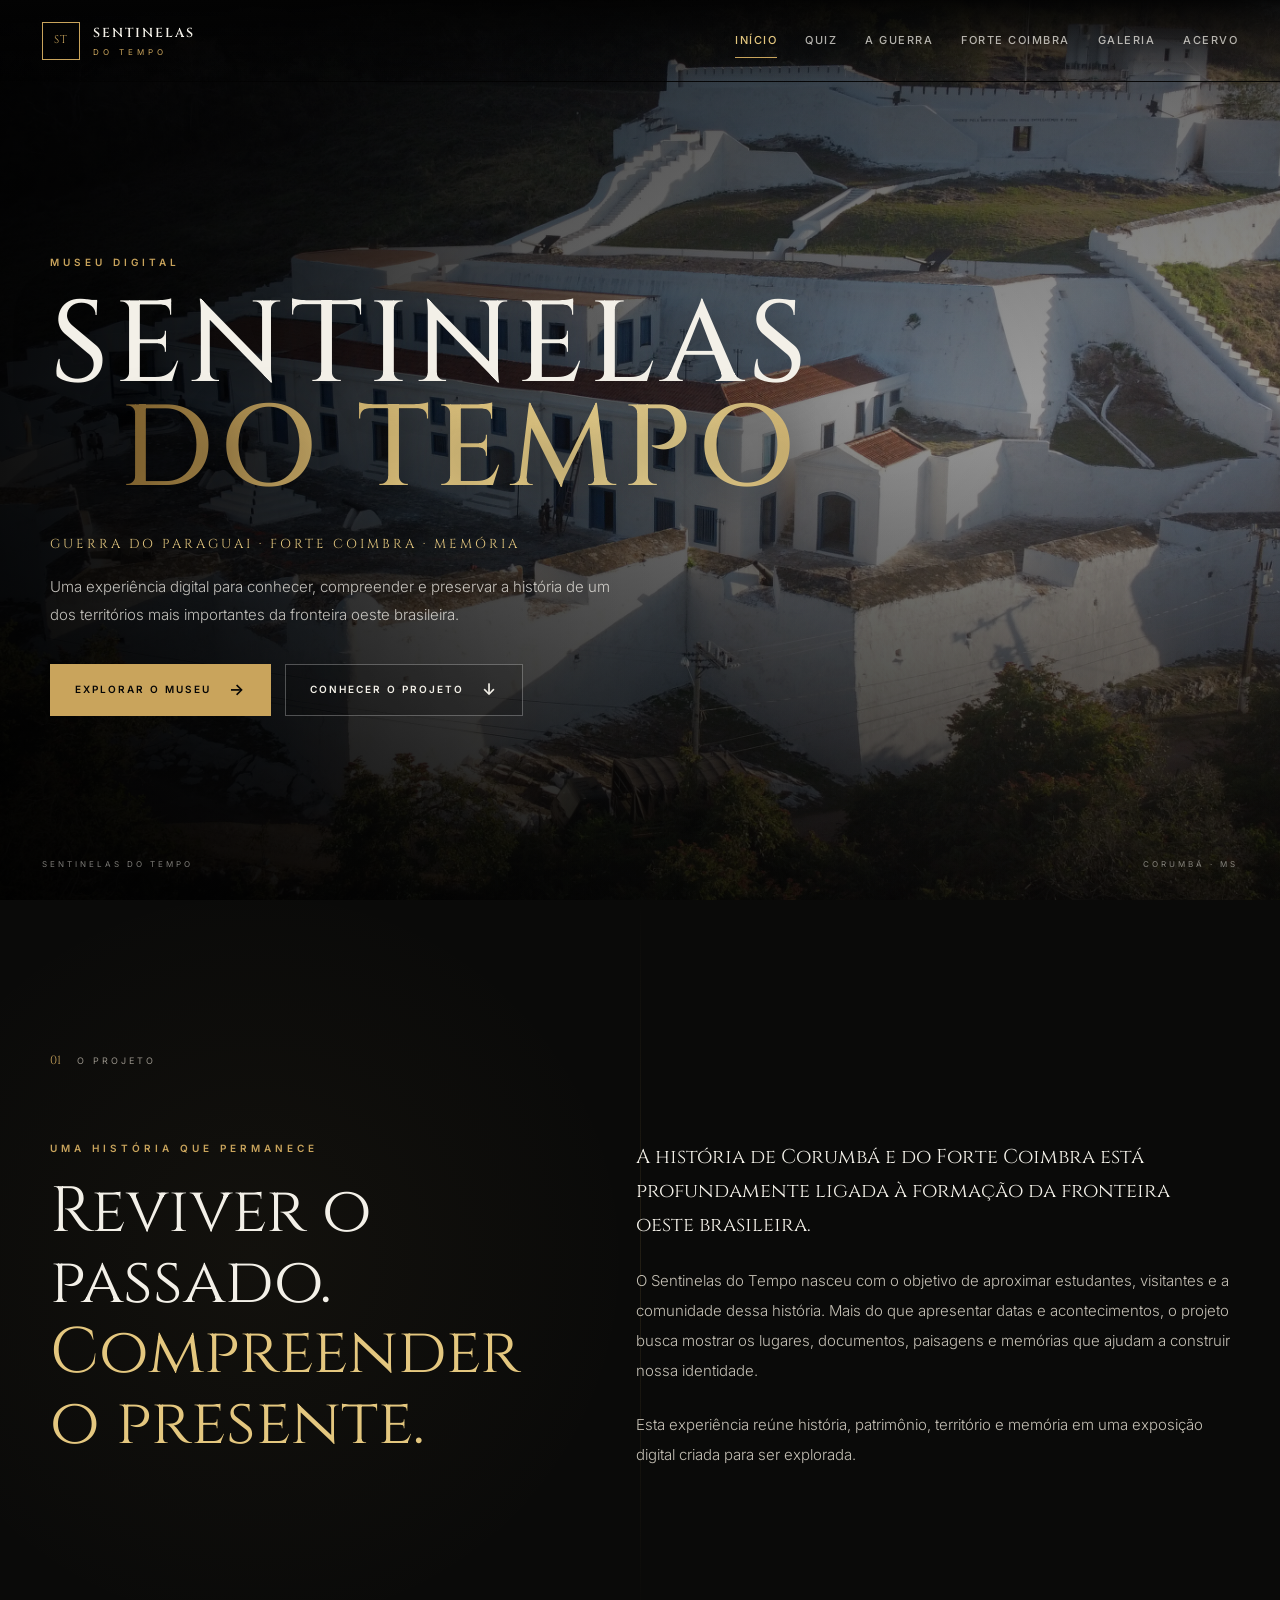
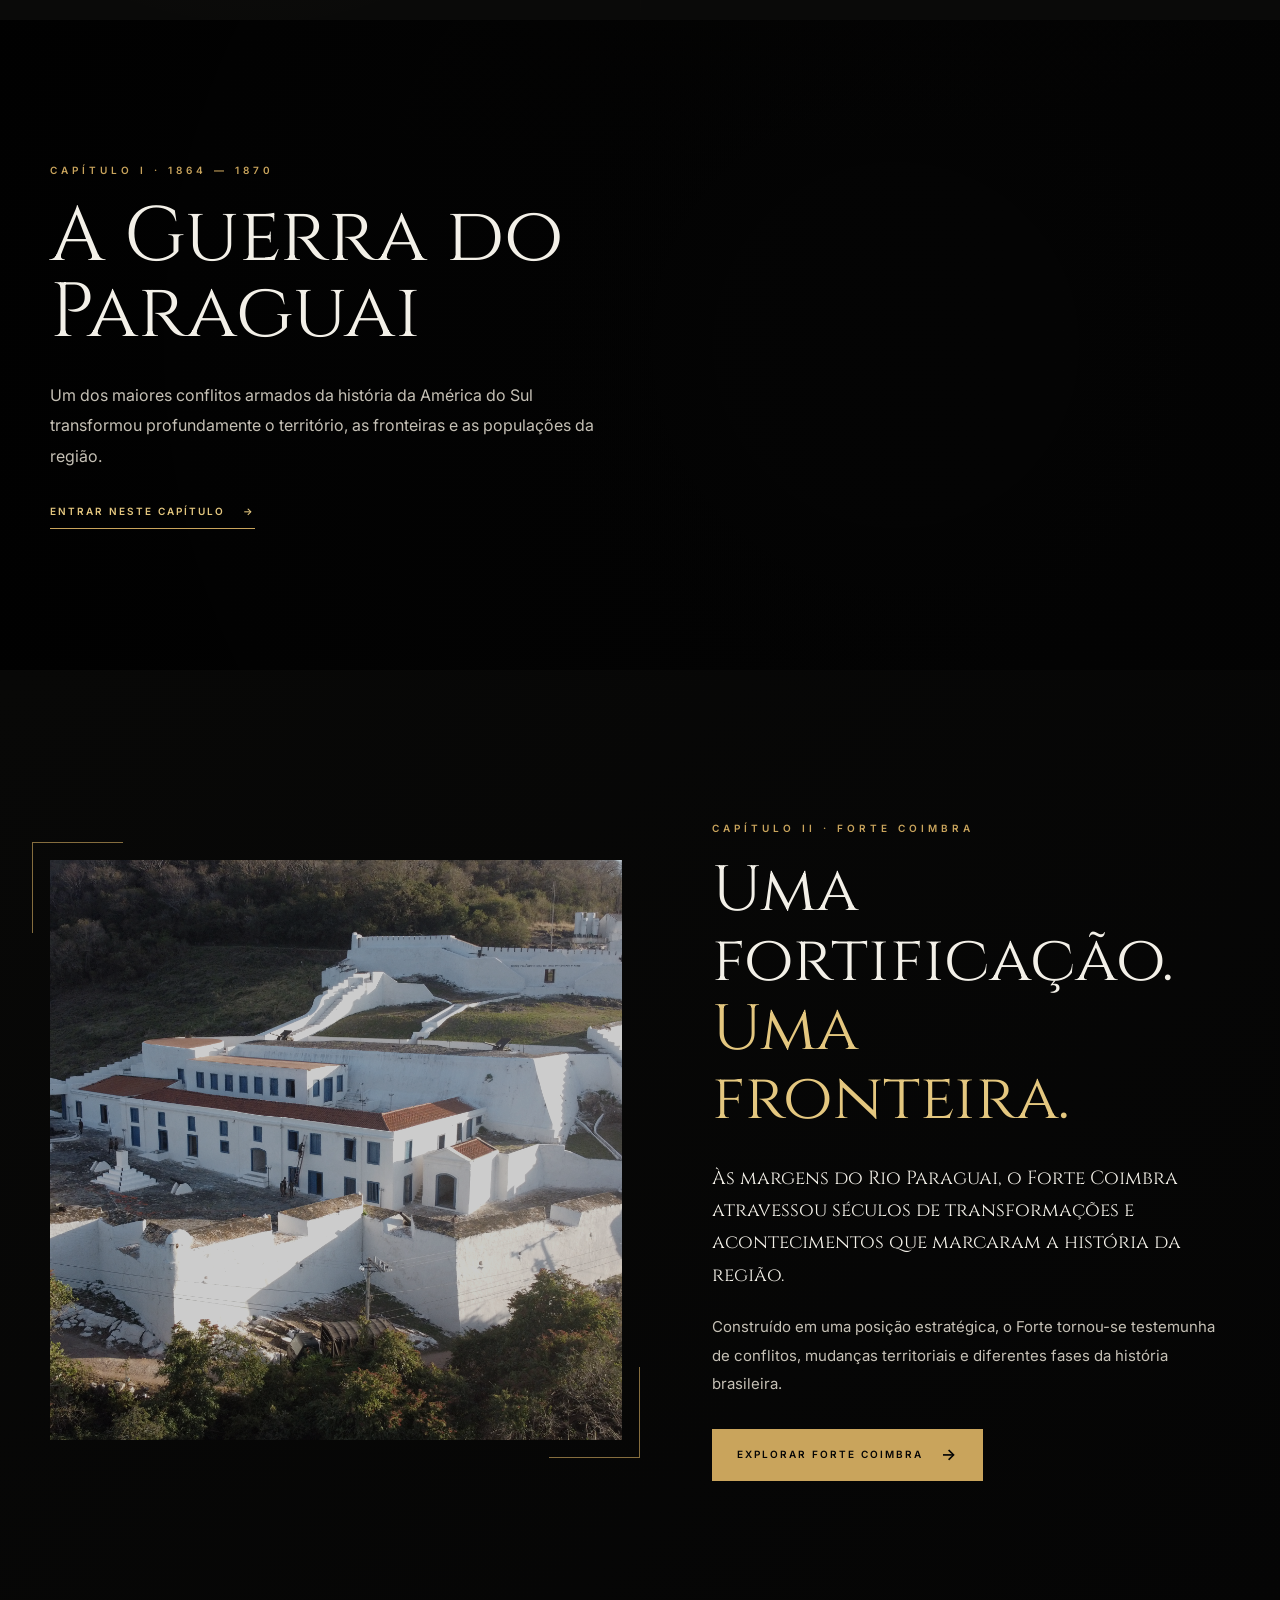
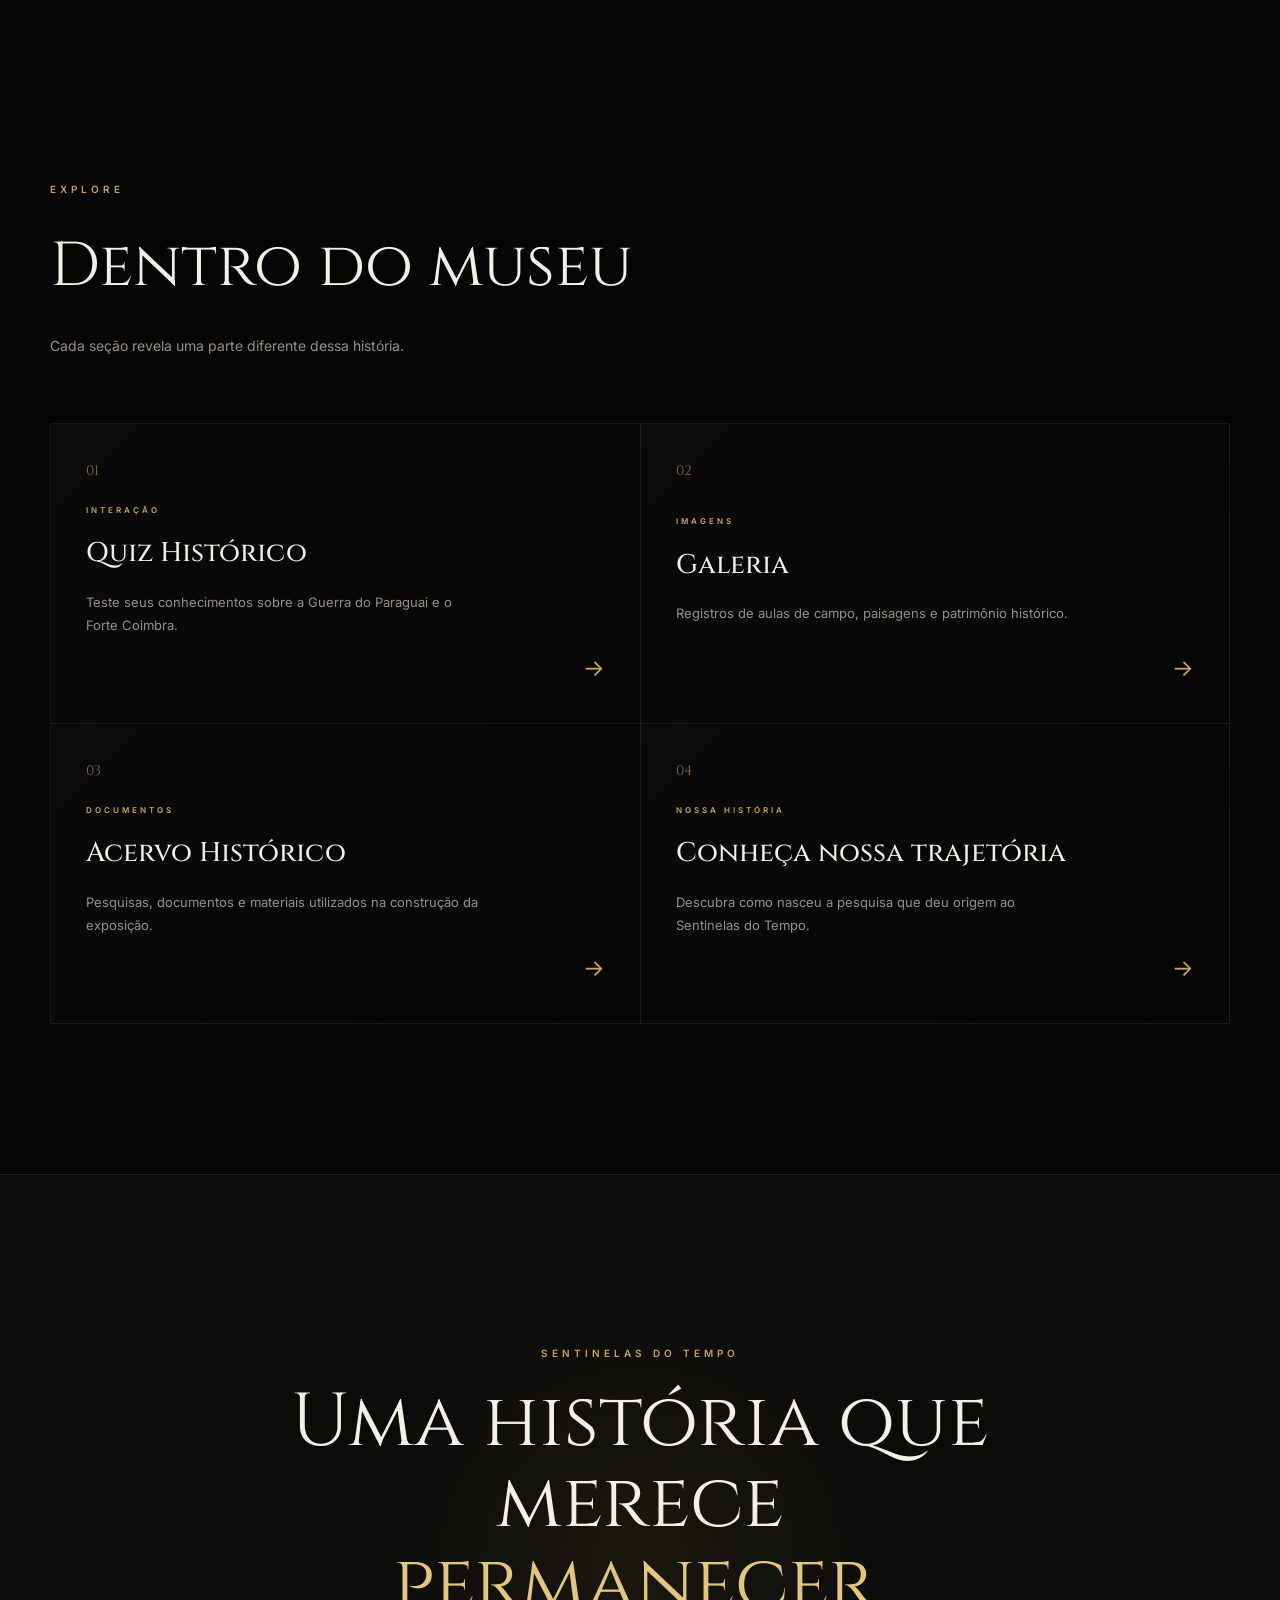
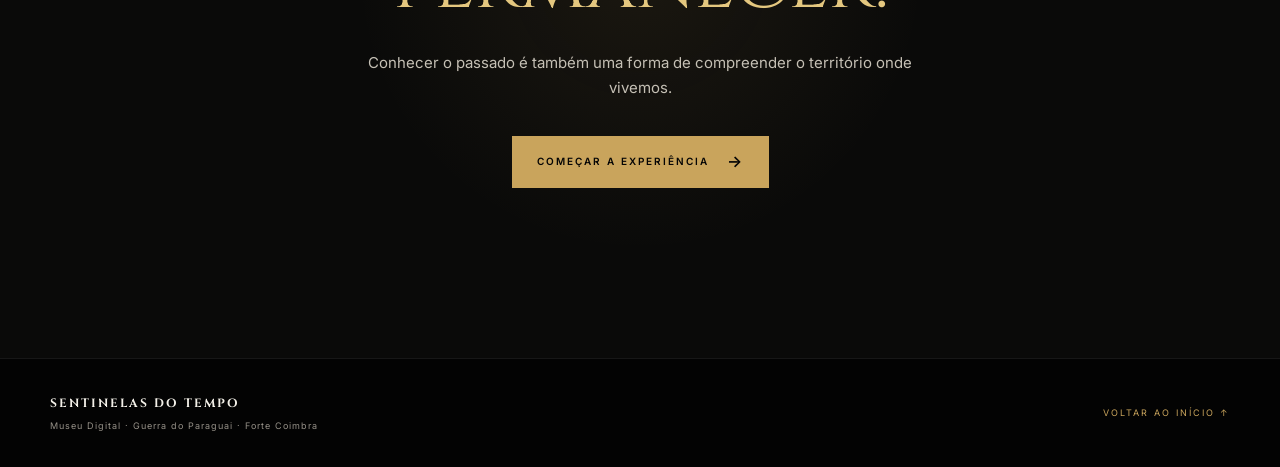
==== commit 06b75ebf: "Remove intro da página inicial e ajusta estilo" ====
--- a/index.html
+++ b/index.html
@@ -2,6 +2,7 @@
 <html lang="pt-BR">
 
 <head>
+
     <meta charset="UTF-8">
 
     <meta
@@ -11,7 +12,7 @@
 
     <meta
         name="description"
-        content="Sentinelas do Tempo — Museu Digital sobre o Forte Coimbra, sua história, patrimônio, território e memória."
+        content="Sentinelas do Tempo — Museu Digital sobre a Guerra do Paraguai e o Forte Coimbra."
     >
 
     <meta
@@ -19,7 +20,9 @@
         content="#050505"
     >
 
-    <title>Forte Coimbra | Sentinelas do Tempo</title>
+    <title>
+        Sentinelas do Tempo | Museu Digital
+    </title>
 
 
     <!-- =====================================================
@@ -52,36 +55,10 @@
         href="css/style.css"
     >
 
-    <!-- =====================================================
-         CSS EXCLUSIVO DO FORTE COIMBRA
-         ===================================================== -->
-
-    <link
-        rel="stylesheet"
-        href="css/forte-coimbra.css"
-    >
-
 </head>
 
 
-<body class="forte-page">
-
-
-    <!-- =====================================================
-         ATMOSFERA DE FUNDO
-         ===================================================== -->
-
-    <div
-        class="fc-atmosphere"
-        aria-hidden="true"
-    >
-
-        <div class="fc-atmosphere-noise"></div>
-
-        <div class="fc-atmosphere-glow"></div>
-
-    </div>
-
+<body>
 
 
     <!-- =====================================================
@@ -93,16 +70,22 @@
         <a
             href="index.html"
             class="logo"
-            aria-label="Voltar ao início"
+            aria-label="Sentinelas do Tempo"
         >
 
-            <span>ST</span>
+            <span>
+                ST
+            </span>
 
             <div>
 
-                <strong>SENTINELAS</strong>
-
-                <small>DO TEMPO</small>
+                <strong>
+                    SENTINELAS
+                </strong>
+
+                <small>
+                    DO TEMPO
+                </small>
 
             </div>
 
@@ -114,7 +97,10 @@
             aria-label="Navegação principal"
         >
 
-            <a href="index.html">
+            <a
+                href="index.html"
+                class="active"
+            >
                 Início
             </a>
 
@@ -126,10 +112,7 @@
                 A Guerra
             </a>
 
-            <a
-                href="forte-coimbra.html"
-                class="active"
-            >
+            <a href="forte-coimbra.html">
                 Forte Coimbra
             </a>
 
@@ -155,80 +138,96 @@
 
 
         <!-- =================================================
-             HERO
+             HERO PRINCIPAL
              ================================================= -->
 
         <section
-            class="fc-hero"
-            id="topo"
+            class="hero"
+            id="inicio"
         >
 
-            <div class="fc-hero-background"></div>
-
-            <div class="fc-hero-vignette"></div>
-
-
-            <div class="fc-hero-content">
-
-                <span class="fc-eyebrow">
-                    CAPÍTULO II
+            <div class="hero-background"></div>
+
+            <div class="hero-overlay"></div>
+
+
+            <div class="hero-content">
+
+                <span class="hero-eyebrow">
+                    MUSEU DIGITAL
                 </span>
 
 
-                <span class="fc-hero-line"></span>
-
-
-                <p class="fc-hero-location">
-                    RIO PARAGUAI · MATO GROSSO DO SUL
+                <h1>
+
+                    SENTINELAS
+
+                    <span>
+                        DO TEMPO
+                    </span>
+
+                </h1>
+
+
+                <p class="hero-subtitle">
+
+                    Guerra do Paraguai · Forte Coimbra · Memória
+
                 </p>
 
 
-                <h1>
-
-                    FORTE
-
-                    <span>
-                        COIMBRA
-                    </span>
-
-                </h1>
-
-
-                <p class="fc-hero-text">
-
-                    Uma fortificação erguida na fronteira,
-                    atravessada por guerras, transformações
-                    e memórias que permanecem no território.
+                <p class="hero-description">
+
+                    Uma experiência digital para conhecer,
+                    compreender e preservar a história de
+                    um dos territórios mais importantes da
+                    fronteira oeste brasileira.
 
                 </p>
 
 
-                <a
-                    href="#historia"
-                    class="fc-hero-button"
-                >
-
-                    <span>
-                        Iniciar a exposição
-                    </span>
-
-                    <strong>
-                        ↓
-                    </strong>
-
-                </a>
-
-            </div>
-
-
-            <div class="fc-hero-footer">
+                <div class="hero-actions">
+
+                    <a
+                        href="quiz.html"
+                        class="btn-primary"
+                    >
+
+                        Explorar o Museu
+
+                        <span>
+                            →
+                        </span>
+
+                    </a>
+
+
+                    <a
+                        href="#sobre"
+                        class="btn-secondary"
+                    >
+
+                        Conhecer o projeto
+
+                        <span>
+                            ↓
+                        </span>
+
+                    </a>
+
+                </div>
+
+            </div>
+
+
+            <div class="hero-footer">
 
                 <span>
                     SENTINELAS DO TEMPO
                 </span>
 
                 <span>
-                    1797 — PRESENTE
+                    CORUMBÁ · MS
                 </span>
 
             </div>
@@ -238,92 +237,90 @@
 
 
         <!-- =================================================
-             01 — O LUGAR
+             INTRODUÇÃO
              ================================================= -->
 
         <section
-            class="fc-section fc-history-intro"
-            id="historia"
+            class="intro"
+            id="sobre"
         >
 
-            <div class="fc-container">
-
-
-                <div class="fc-section-index">
+            <div class="container">
+
+
+                <div class="section-label">
 
                     <span>
                         01
                     </span>
 
-                    <div></div>
-
                     <p>
-                        O LUGAR
+                        O PROJETO
                     </p>
 
                 </div>
 
 
 
-                <div class="fc-history-intro-grid">
-
-
-                    <div class="fc-history-intro-title">
-
-                        <p class="fc-kicker">
-                            UMA FRONTEIRA DE MEMÓRIA
+                <div class="intro-grid">
+
+
+                    <div class="intro-title">
+
+                        <span class="eyebrow">
+                            UMA HISTÓRIA QUE PERMANECE
+                        </span>
+
+
+                        <h2>
+
+                            Reviver o passado.
+
+                            <em>
+                                Compreender o presente.
+                            </em>
+
+                        </h2>
+
+                    </div>
+
+
+
+                    <div class="intro-text">
+
+                        <p class="lead">
+
+                            A história de Corumbá e do Forte Coimbra
+                            está profundamente ligada à formação da
+                            fronteira oeste brasileira.
+
                         </p>
 
 
-                        <h2>
-
-                            Antes de ser patrimônio,
-
-                            <em>
-                                foi fronteira.
-                            </em>
-
-                        </h2>
+                        <p>
+
+                            O Sentinelas do Tempo nasceu com o objetivo
+                            de aproximar estudantes, visitantes e a
+                            comunidade dessa história.
+
+                            Mais do que apresentar datas e acontecimentos,
+                            o projeto busca mostrar os lugares, documentos,
+                            paisagens e memórias que ajudam a construir
+                            nossa identidade.
+
+                        </p>
+
+
+                        <p>
+
+                            Esta experiência reúne história, patrimônio,
+                            território e memória em uma exposição digital
+                            criada para ser explorada.
+
+                        </p>
 
                     </div>
 
-
-
-                    <div class="fc-history-intro-text">
-
-                        <p class="fc-lead">
-
-                            Às margens do Rio Paraguai,
-                            o Forte Coimbra ocupa uma posição
-                            que ajuda a compreender a formação
-                            histórica da fronteira oeste brasileira.
-
-                        </p>
-
-
-                        <p>
-
-                            A história da fortificação está relacionada
-                            à necessidade de ocupar, observar e defender
-                            uma região estratégica. Seu território não é
-                            apenas o cenário dos acontecimentos:
-                            ele faz parte da própria história.
-
-                        </p>
-
-
-                        <p>
-
-                            Ao longo dos séculos, o Forte passou por
-                            diferentes momentos. Foi construído,
-                            transformado, envolvido em conflitos,
-                            retomado e posteriormente reconhecido
-                            como patrimônio histórico.
-
-                        </p>
-
-                    </div>
-
                 </div>
 
             </div>
@@ -333,38 +330,57 @@
 
 
         <!-- =================================================
-             IMAGEM — PAISAGEM
+             GUERRA DO PARAGUAI
              ================================================= -->
 
-        <section class="fc-image-reveal">
-
-            <div class="fc-image-reveal-background"></div>
-
-            <div class="fc-image-reveal-overlay"></div>
-
-
-            <div class="fc-container">
-
-                <div class="fc-image-reveal-caption">
-
-                    <span>
-                        FORTE COIMBRA
+        <section
+            class="experience"
+            id="guerra"
+        >
+
+            <div class="experience-background"></div>
+
+            <div class="experience-overlay"></div>
+
+
+            <div class="container">
+
+
+                <div class="experience-content">
+
+                    <span class="eyebrow">
+                        CAPÍTULO I · 1864 — 1870
                     </span>
 
 
                     <h2>
-                        História construída
-                        sobre a paisagem.
+                        A Guerra do Paraguai
                     </h2>
 
 
                     <p>
 
-                        A fortificação e o território ao redor
-                        dela formam uma única paisagem histórica.
+                        Um dos maiores conflitos armados da
+                        história da América do Sul transformou
+                        profundamente o território, as fronteiras
+                        e as populações da região.
 
                     </p>
 
+
+                    <a
+                        href="guerra.html"
+                        class="experience-link"
+                    >
+
+                        Entrar neste capítulo
+
+                        <span>
+                            →
+                        </span>
+
+                    </a>
+
                 </div>
 
             </div>
@@ -374,92 +390,21 @@
 
 
         <!-- =================================================
-             02 — ORIGEM
+             FORTE COIMBRA
              ================================================= -->
 
         <section
-            class="fc-section fc-origin"
-            id="origem"
+            class="forte-preview"
+            id="forte"
         >
 
-            <div class="fc-container">
-
-
-                <div class="fc-section-index">
-
-                    <span>
-                        02
-                    </span>
-
-                    <div></div>
-
-                    <p>
-                        ORIGEM
-                    </p>
-
-                </div>
-
-
-
-                <div class="fc-event">
-
-
-                    <div class="fc-event-year">
-                        1797
-                    </div>
-
-
-                    <div class="fc-event-content">
-
-                        <span class="fc-kicker">
-                            O NASCIMENTO DA FORTIFICAÇÃO
-                        </span>
-
-
-                        <h2>
-
-                            A pedra substitui
-
-                            <br>
-
-                            <em>
-                                a paliçada.
-                            </em>
-
-                        </h2>
-
-
-                        <p class="fc-lead">
-
-                            Durante o processo de ocupação e
-                            organização militar da fronteira,
-                            começou a construção da fortificação
-                            de pedra que daria origem à configuração
-                            histórica do Forte Coimbra.
-
-                        </p>
-
-
-                        <p>
-
-                            A escolha do local estava relacionada
-                            à posição estratégica junto ao Rio Paraguai
-                            e às características do relevo.
-
-                            A altura permitia ampliar o campo de
-                            observação sobre o território e o rio.
-
-                        </p>
-
-                    </div>
-
-                </div>
-
-
-
-                <figure class="fc-main-image">
-
-                    <div class="fc-main-image-frame">
+            <div class="container">
+
+
+                <div class="forte-preview-grid">
+
+
+                    <div class="forte-preview-image">
 
                         <img
                             src="images/forte-coimbra.jpg"
@@ -470,28 +415,61 @@
                     </div>
 
 
-                    <figcaption>
-
-                        <span>
-                            ARQUITETURA · TERRITÓRIO
-                        </span>
-
-
-                        <strong>
-                            Forte Coimbra
-                        </strong>
-
-
-                        <small>
-
-                            A fortificação está integrada à paisagem
-                            histórica do Rio Paraguai.
-
-                        </small>
-
-                    </figcaption>
-
-                </figure>
+
+                    <div class="forte-preview-content">
+
+                        <span class="eyebrow">
+                            CAPÍTULO II · FORTE COIMBRA
+                        </span>
+
+
+                        <h2>
+
+                            Uma fortificação.
+
+                            <em>
+                                Uma fronteira.
+                            </em>
+
+                        </h2>
+
+
+                        <p class="lead">
+
+                            Às margens do Rio Paraguai,
+                            o Forte Coimbra atravessou séculos
+                            de transformações e acontecimentos
+                            que marcaram a história da região.
+
+                        </p>
+
+
+                        <p>
+
+                            Construído em uma posição estratégica,
+                            o Forte tornou-se testemunha de conflitos,
+                            mudanças territoriais e diferentes fases
+                            da história brasileira.
+
+                        </p>
+
+
+                        <a
+                            href="forte-coimbra.html"
+                            class="btn-primary"
+                        >
+
+                            Explorar Forte Coimbra
+
+                            <span>
+                                →
+                            </span>
+
+                        </a>
+
+                    </div>
+
+                </div>
 
             </div>
 
@@ -500,882 +478,209 @@
 
 
         <!-- =================================================
-             REGISTRO — 1859
+             EXPERIÊNCIAS
              ================================================= -->
 
         <section
-            class="fc-section fc-record"
-            id="registro-1859"
+            class="museum-experience"
+            id="experiencia"
         >
 
-            <div class="fc-container">
-
-
-                <div class="fc-record-grid">
-
-
-                    <figure class="fc-record-image">
+            <div class="container">
+
+
+                <div class="section-heading">
+
+                    <span class="eyebrow">
+                        EXPLORE
+                    </span>
+
+
+                    <h2>
+                        Dentro do museu
+                    </h2>
+
+
+                    <p>
+
+                        Cada seção revela uma parte diferente
+                        dessa história.
+
+                    </p>
+
+                </div>
+
+
+
+                <div class="experience-grid">
+
+
+                    <!-- QUIZ -->
+
+                    <a
+                        href="quiz.html"
+                        class="experience-card"
+                    >
+
+                        <span class="card-number">
+                            01
+                        </span>
+
 
                         <div>
 
-                            <img
-                                src="images/forte-1859.jpg"
-                                alt="Registro histórico do Forte Coimbra associado ao ano de 1859"
-                                loading="lazy"
-                            >
+                            <span class="card-label">
+                                INTERAÇÃO
+                            </span>
+
+
+                            <h3>
+                                Quiz Histórico
+                            </h3>
+
+
+                            <p>
+
+                                Teste seus conhecimentos sobre
+                                a Guerra do Paraguai e o Forte Coimbra.
+
+                            </p>
 
                         </div>
 
 
-                        <figcaption>
-
-                            <span>
-                                REGISTRO HISTÓRICO
-                            </span>
-
-
-                            <strong>
-                                1859
-                            </strong>
-
-
-                            <small>
-
-                                Imagem histórica utilizada
-                                no acervo desta exposição.
-
-                            </small>
-
-                        </figcaption>
-
-                    </figure>
-
-
-
-                    <div class="fc-record-text">
-
-                        <span class="fc-kicker">
-                            UM FORTE ANTES DA GUERRA
-                        </span>
-
-
-                        <h2>
-
-                            Um instante
-
-                            <em>
-                                antes da ruptura.
-                            </em>
-
-                        </h2>
-
-
-                        <p>
-
-                            Os registros históricos permitem observar
-                            o Forte Coimbra em um período anterior
-                            aos acontecimentos que marcariam
-                            profundamente a região durante
-                            a Guerra do Paraguai.
-
-                        </p>
-
-
-                        <p>
-
-                            Fotografias, documentos e imagens históricas
-                            funcionam como fragmentos de uma memória
-                            que ajuda a aproximar o presente de um
-                            território que passou por grandes
-                            transformações.
-
-                        </p>
-
-                    </div>
-
-                </div>
-
-            </div>
-
-        </section>
-
-
-
-        <!-- =================================================
-             GUERRA — 1864
-             ================================================= -->
-
-        <section
-            class="fc-war"
-            id="guerra"
-        >
-
-            <div class="fc-war-background"></div>
-
-            <div class="fc-war-overlay"></div>
-
-
-            <div class="fc-container">
-
-
-                <div class="fc-war-heading">
-
-                    <span class="fc-kicker">
-
-                        CAPÍTULO DA GUERRA DO PARAGUAI
-
-                    </span>
-
-
-                    <h2>
-                        1864
-                    </h2>
-
-
-                    <p>
-                        Quando a fronteira entrou em guerra.
-                    </p>
-
-                </div>
-
-
-
-                <div class="fc-war-story">
-
-
-                    <div class="fc-war-date">
-
-                        <span>
-                            25
-                        </span>
-
-                        <small>
-                            DEZ
-                        </small>
-
-                        <i>
-                            1864
-                        </i>
-
-                    </div>
-
-
-
-                    <div class="fc-war-text">
-
-                        <p class="fc-lead">
-
-                            Em 25 de dezembro de 1864,
-                            forças paraguaias atacaram
-                            o Forte Coimbra.
-
-                        </p>
-
-
-                        <p>
-
-                            A guarnição resistiu aos ataques.
-                            Entretanto, diante da situação militar,
-                            a retirada foi realizada na noite de
-                            28 para 29 de dezembro, em direção
-                            a Corumbá.
-
-                        </p>
-
-
-                        <p>
-
-                            O episódio transformou o Forte em um
-                            dos espaços diretamente relacionados
-                            à história da Guerra do Paraguai
-                            na fronteira oeste.
-
-                        </p>
-
-                    </div>
-
-
-
-                    <figure class="fc-war-image">
-
-                        <img
-                            src="images/forte-1864.jpg"
-                            alt="Forte Coimbra relacionado ao contexto histórico de 1864"
-                            loading="lazy"
-                        >
-
-
-                        <figcaption>
-                            CONTEXTO HISTÓRICO · 1864
-                        </figcaption>
-
-                    </figure>
-
-                </div>
-
-            </div>
-
-        </section>
-
-
-
-        <!-- =================================================
-             LINHA DO TEMPO
-             ================================================= -->
-
-        <section
-            class="fc-timeline-section"
-            id="cronologia"
-        >
-
-            <div class="fc-container">
-
-
-                <div class="fc-timeline-heading">
-
-                    <span class="fc-kicker">
-                        LINHA DO TEMPO
-                    </span>
-
-
-                    <h2>
-
-                        O tempo
-
-                        <em>
-                            não apagou.
-                        </em>
-
-                    </h2>
-
-
-                    <p>
-
-                        Cada data representa uma transformação
-                        na história do Forte Coimbra.
-
-                    </p>
-
-                </div>
-
-
-
-                <div class="fc-timeline">
-
-
-                    <!-- 1797 -->
-
-                    <article class="fc-timeline-item">
-
-                        <div class="fc-timeline-year">
-                            1797
-                        </div>
-
-
-                        <div class="fc-timeline-dot"></div>
-
-
-                        <div class="fc-timeline-content">
-
-                            <span>
-                                ORIGEM
-                            </span>
-
-
-                            <h3>
-
-                                A construção da fortificação
-                                de pedra é iniciada.
-
-                            </h3>
-
-
-                            <p>
-
-                                A fortificação passa a representar
-                                um ponto estratégico na defesa
-                                e ocupação da fronteira.
-
-                            </p>
-
-                        </div>
-
-                    </article>
-
-
-
-                    <!-- 1859 -->
-
-                    <article class="fc-timeline-item">
-
-                        <div class="fc-timeline-year">
-                            1859
-                        </div>
-
-
-                        <div class="fc-timeline-dot"></div>
-
-
-                        <div class="fc-timeline-content">
-
-                            <span>
-                                REGISTRO
-                            </span>
-
-
-                            <h3>
-
-                                O Forte aparece em
-                                registros históricos.
-
-                            </h3>
-
-
-                            <p>
-
-                                Imagens e documentos ajudam
-                                a preservar a memória da
-                                fortificação antes dos grandes
-                                acontecimentos da guerra.
-
-                            </p>
-
-                        </div>
-
-                    </article>
-
-
-
-                    <!-- 1864 -->
-
-                    <article
-                        class="fc-timeline-item fc-timeline-highlight"
-                    >
-
-                        <div class="fc-timeline-year">
-                            1864
-                        </div>
-
-
-                        <div class="fc-timeline-dot"></div>
-
-
-                        <div class="fc-timeline-content">
-
-                            <span>
-                                GUERRA DO PARAGUAI
-                            </span>
-
-
-                            <h3>
-
-                                O Forte Coimbra
-                                é atacado.
-
-                            </h3>
-
-
-                            <p>
-
-                                Em dezembro, forças paraguaias
-                                atacam a fortificação.
-                                A guarnição resiste antes
-                                da retirada.
-
-                            </p>
-
-                        </div>
-
-                    </article>
-
-
-
-                    <!-- 1868 -->
-
-                    <article class="fc-timeline-item">
-
-                        <div class="fc-timeline-year">
-                            1868
-                        </div>
-
-
-                        <div class="fc-timeline-dot"></div>
-
-
-                        <div class="fc-timeline-content">
-
-                            <span>
-                                RETOMADA
-                            </span>
-
-
-                            <h3>
-
-                                O período de domínio
-                                paraguaio termina.
-
-                            </h3>
-
-
-                            <p>
-
-                                O Forte volta ao controle
-                                brasileiro durante o avanço
-                                das forças aliadas na região.
-
-                            </p>
-
-                        </div>
-
-                    </article>
-
-
-
-                    <!-- 1974 -->
-
-                    <article class="fc-timeline-item">
-
-                        <div class="fc-timeline-year">
-                            1974
-                        </div>
-
-
-                        <div class="fc-timeline-dot"></div>
-
-
-                        <div class="fc-timeline-content">
-
-                            <span>
-                                PATRIMÔNIO
-                            </span>
-
-
-                            <h3>
-
-                                O Forte é reconhecido
-                                como patrimônio histórico.
-
-                            </h3>
-
-
-                            <p>
-
-                                O tombamento pelo IPHAN marca
-                                uma nova etapa na preservação
-                                do conjunto histórico.
-
-                            </p>
-
-                        </div>
-
-                    </article>
-
-
-
-                    <!-- PRESENTE -->
-
-                    <article class="fc-timeline-item">
-
-                        <div class="fc-timeline-year">
-                            HOJE
-                        </div>
-
-
-                        <div class="fc-timeline-dot"></div>
-
-
-                        <div class="fc-timeline-content">
-
-                            <span>
-                                MEMÓRIA
-                            </span>
-
-
-                            <h3>
-
-                                O patrimônio continua
-                                contando sua história.
-
-                            </h3>
-
-
-                            <p>
-
-                                O Forte permanece como espaço
-                                de memória, pesquisa,
-                                patrimônio e identidade.
-
-                            </p>
-
-                        </div>
-
-                    </article>
-
-                </div>
-
-            </div>
-
-        </section>
-
-
-
-        <!-- =================================================
-             03 — TERRITÓRIO
-             ================================================= -->
-
-        <section
-            class="fc-section fc-territory"
-            id="territorio"
-        >
-
-            <div class="fc-container">
-
-
-                <div class="fc-section-index">
-
-                    <span>
-                        03
-                    </span>
-
-                    <div></div>
-
-                    <p>
-                        TERRITÓRIO
-                    </p>
-
-                </div>
-
-
-
-                <div class="fc-territory-grid">
-
-
-                    <div class="fc-territory-text">
-
-                        <span class="fc-kicker">
-
-                            RIO · FRONTEIRA · PAISAGEM
-
-                        </span>
-
-
-                        <h2>
-
-                            O território também conta
-
-                            <em>
-                                a história.
-                            </em>
-
-                        </h2>
-
-
-                        <p class="fc-lead">
-
-                            Não é possível compreender o Forte Coimbra
-                            sem compreender o território que o envolve.
-
-                        </p>
-
-
-                        <p>
-
-                            O Rio Paraguai, o relevo, a fronteira
-                            e a paisagem fazem parte da construção
-                            histórica desse lugar.
-
-                        </p>
-
-
-                        <p>
-
-                            A fortificação foi implantada justamente
-                            em função dessas características naturais
-                            e estratégicas.
-
-                        </p>
-
-                    </div>
-
-
-
-                    <figure class="fc-territory-image">
-
-                        <img
-                            src="images/guerra-1867.jpg"
-                            alt="Imagem relacionada ao contexto da Guerra do Paraguai"
-                            loading="lazy"
-                        >
-
-
-                        <figcaption>
-
-                            <span>
-                                CONTEXTO HISTÓRICO
-                            </span>
-
-
-                            <strong>
-                                1867
-                            </strong>
-
-                        </figcaption>
-
-                    </figure>
-
-                </div>
-
-            </div>
-
-        </section>
-
-
-
-        <!-- =================================================
-             04 — PATRIMÔNIO
-             ================================================= -->
-
-        <section
-            class="fc-section fc-heritage"
-            id="patrimonio"
-        >
-
-            <div class="fc-container">
-
-
-                <div class="fc-section-index">
-
-                    <span>
-                        04
-                    </span>
-
-                    <div></div>
-
-                    <p>
-                        PATRIMÔNIO
-                    </p>
-
-                </div>
-
-
-
-                <div class="fc-heritage-heading">
-
-                    <span class="fc-kicker">
-
-                        O QUE SOBROU DO TEMPO
-
-                    </span>
-
-
-                    <h2>
-
-                        Preservar não é apenas
-
-                        <em>
-                            guardar.
-                        </em>
-
-                    </h2>
-
-                </div>
-
-
-
-                <div class="fc-heritage-grid">
-
-
-                    <div class="fc-heritage-text">
-
-                        <p class="fc-lead">
-
-                            Depois dos conflitos e das transformações
-                            ocorridas ao longo dos anos, o Forte passou
-                            por diferentes fases de conservação,
-                            reconstrução e abandono.
-
-                        </p>
-
-
-                        <p>
-
-                            A preservação do conjunto histórico permite
-                            que pesquisadores, estudantes e visitantes
-                            compreendam diferentes momentos da
-                            história regional.
-
-                        </p>
-
-
-                        <p>
-
-                            O patrimônio material também guarda
-                            uma dimensão imaterial: histórias,
-                            lembranças, interpretações e relações
-                            construídas entre as pessoas e o território.
-
-                        </p>
-
-                    </div>
-
-
-
-                    <div class="fc-heritage-stat">
-
-                        <span>
-                            IPHAN
-                        </span>
-
-
-                        <strong>
-                            1974
-                        </strong>
-
-
-                        <p>
-
-                            Tombamento do Forte Coimbra
-                            como patrimônio histórico nacional.
-
-                        </p>
-
-                    </div>
-
-                </div>
-
-            </div>
-
-        </section>
-
-
-
-        <!-- =================================================
-             MEMÓRIA
-             ================================================= -->
-
-        <section
-            class="fc-memory"
-            id="memoria"
-        >
-
-            <div class="fc-memory-background"></div>
-
-            <div class="fc-memory-overlay"></div>
-
-
-            <div class="fc-container">
-
-
-                <div class="fc-memory-content">
-
-                    <span class="fc-kicker">
-                        MEMÓRIA
-                    </span>
-
-
-                    <h2>
-
-                        O passado ainda está
-
-                        <em>
-                            aqui.
-                        </em>
-
-                    </h2>
-
-
-                    <p>
-
-                        Em uma paisagem, em uma fotografia,
-                        em um documento ou na lembrança
-                        de quem visita o lugar.
-
-                    </p>
-
-                </div>
-
-            </div>
-
-        </section>
-
-
-
-        <!-- =================================================
-             CONCLUSÃO
-             ================================================= -->
-
-        <section
-            class="fc-section fc-conclusion"
-            id="conclusao"
-        >
-
-            <div class="fc-container">
-
-
-                <div class="fc-conclusion-mark">
-                    ST
-                </div>
-
-
-                <span class="fc-kicker">
-                    FIM DO CAPÍTULO
-                </span>
-
-
-                <h2>
-
-                    Conhecer o Forte Coimbra é
-
-                    <em>
-                        conhecer parte de nós.
-                    </em>
-
-                </h2>
-
-
-                <p class="fc-conclusion-text">
-
-                    Sua história reúne fronteira, território,
-                    conflito, patrimônio e memória.
-
-                    Conhecer esse passado significa compreender
-                    melhor o lugar onde vivemos e reconhecer
-                    o valor de preservar aquilo que chegou até nós.
-
-                </p>
-
-
-
-                <div class="fc-conclusion-actions">
-
+                        <span class="card-arrow">
+                            →
+                        </span>
+
+                    </a>
+
+
+
+                    <!-- GALERIA -->
 
                     <a
                         href="galeria.html"
-                        class="fc-button"
+                        class="experience-card"
                     >
 
-                        Explorar a Galeria
-
-                        <span>
+                        <span class="card-number">
+                            02
+                        </span>
+
+
+                        <div>
+
+                            <span class="card-label">
+                                IMAGENS
+                            </span>
+
+
+                            <h3>
+                                Galeria
+                            </h3>
+
+
+                            <p>
+
+                                Registros de aulas de campo,
+                                paisagens e patrimônio histórico.
+
+                            </p>
+
+                        </div>
+
+
+                        <span class="card-arrow">
                             →
                         </span>
 
                     </a>
 
+
+
+                    <!-- ACERVO -->
 
                     <a
                         href="documentos.html"
-                        class="fc-button fc-button-outline"
+                        class="experience-card"
                     >
 
-                        Consultar o Acervo
-
-                        <span>
+                        <span class="card-number">
+                            03
+                        </span>
+
+
+                        <div>
+
+                            <span class="card-label">
+                                DOCUMENTOS
+                            </span>
+
+
+                            <h3>
+                                Acervo Histórico
+                            </h3>
+
+
+                            <p>
+
+                                Pesquisas, documentos e materiais
+                                utilizados na construção da exposição.
+
+                            </p>
+
+                        </div>
+
+
+                        <span class="card-arrow">
                             →
                         </span>
 
                     </a>
 
+
+
+                    <!-- TRAJETÓRIA -->
+
+                    <a
+                        href="trajetoria.html"
+                        class="experience-card"
+                    >
+
+                        <span class="card-number">
+                            04
+                        </span>
+
+
+                        <div>
+
+                            <span class="card-label">
+                                NOSSA HISTÓRIA
+                            </span>
+
+
+                            <h3>
+                                Conheça nossa trajetória
+                            </h3>
+
+
+                            <p>
+
+                                Descubra como nasceu a pesquisa
+                                que deu origem ao Sentinelas do Tempo.
+
+                            </p>
+
+                        </div>
+
+
+                        <span class="card-arrow">
+                            →
+                        </span>
+
+                    </a>
+
                 </div>
 
             </div>
@@ -1385,38 +690,54 @@
 
 
         <!-- =================================================
-             PRÓXIMO CAPÍTULO
+             FRASE FINAL
              ================================================= -->
 
-        <section class="fc-next">
-
-            <div class="fc-container">
-
-                <span>
-                    PRÓXIMO
+        <section class="home-closing">
+
+            <div class="container">
+
+                <span class="eyebrow">
+                    SENTINELAS DO TEMPO
                 </span>
 
 
                 <h2>
 
-                    Registros que
+                    Uma história que merece
 
                     <em>
-                        permanecem.
+                        permanecer.
                     </em>
 
                 </h2>
 
 
-                <a href="galeria.html">
-
-                    Ir para a Galeria →
+                <p>
+
+                    Conhecer o passado é também uma forma
+                    de compreender o território onde vivemos.
+
+                </p>
+
+
+                <a
+                    href="quiz.html"
+                    class="btn-primary"
+                >
+
+                    Começar a experiência
+
+                    <span>
+                        →
+                    </span>
 
                 </a>
 
             </div>
 
         </section>
+
 
     </main>
 
@@ -1439,16 +760,14 @@
 
 
                 <span>
-                    Museu Digital · Forte Coimbra
+                    Museu Digital · Guerra do Paraguai · Forte Coimbra
                 </span>
 
             </div>
 
 
-            <a href="#topo">
-
+            <a href="#inicio">
                 Voltar ao início ↑
-
             </a>
 
         </div>
@@ -1463,8 +782,6 @@
 
     <script src="js/script.js"></script>
 
-    <script src="js/forte.js"></script>
-
 </body>
 
 </html>
--- a/css/style.css
+++ b/css/style.css
@@ -1,40 +1,47 @@
 /* =========================================================
    SENTINELAS DO TEMPO
-   CSS GLOBAL — INDEX / MUSEU DIGITAL
-========================================================= */
+   STYLE.CSS — PÁGINA PRINCIPAL
+   ========================================================= */
 
 
 /* =========================================================
    VARIÁVEIS
-========================================================= */
+   ========================================================= */
 
 :root {
+
     --black: #050505;
-    --black-soft: #0b0b0b;
-    --black-medium: #111111;
+    --black-soft: #0a0a09;
+    --black-medium: #10100e;
+    --black-light: #171612;
 
     --gold: #c9a45c;
-    --gold-light: #e0c17a;
-    --gold-dark: #8f7137;
-
-    --white: #f4f1ea;
-    --gray: #a7a39b;
-    --gray-dark: #66635d;
+    --gold-light: #e4c77f;
+    --gold-dark: #8b6a32;
+
+    --white: #f3f0e8;
+    --text: #c5c0b5;
+    --gray: #969188;
+    --gray-dark: #625f58;
 
     --line: rgba(201, 164, 92, 0.25);
+    --line-soft: rgba(255, 255, 255, 0.08);
 
     --header-height: 82px;
 
     --font-title: "Cinzel", serif;
     --font-body: "Inter", sans-serif;
 
-    --transition: 0.35s ease;
+    --max-width: 1180px;
+
+    --transition: 0.4s ease;
+
 }
 
 
 /* =========================================================
    RESET
-========================================================= */
+   ========================================================= */
 
 * {
     margin: 0;
@@ -42,259 +49,195 @@
     box-sizing: border-box;
 }
 
+
 html {
     scroll-behavior: smooth;
-}
+    background: var(--black);
+}
+
 
 body {
+
+    min-height: 100vh;
+
+    background:
+        radial-gradient(
+            circle at 50% 0%,
+            rgba(201, 164, 92, 0.035),
+            transparent 35%
+        ),
+        var(--black);
+
+    color: var(--white);
+
+    font-family: var(--font-body);
+
+    font-size: 16px;
+
+    line-height: 1.7;
+
+    overflow-x: hidden;
+
+}
+
+
+/* =========================================================
+   SELEÇÃO
+   ========================================================= */
+
+::selection {
+
+    background: var(--gold);
+
+    color: var(--black);
+
+}
+
+
+/* =========================================================
+   SCROLLBAR
+   ========================================================= */
+
+::-webkit-scrollbar {
+    width: 8px;
+}
+
+
+::-webkit-scrollbar-track {
     background: var(--black);
-    color: var(--white);
-    font-family: var(--font-body);
-    overflow-x: hidden;
-}
-
-body.loading {
-    overflow: hidden;
-}
+}
+
+
+::-webkit-scrollbar-thumb {
+
+    background: var(--gold-dark);
+
+    border-radius: 10px;
+
+}
+
+
+::-webkit-scrollbar-thumb:hover {
+    background: var(--gold);
+}
+
+
+/* =========================================================
+   LINKS
+   ========================================================= */
 
 a {
+
     color: inherit;
+
     text-decoration: none;
-}
+
+}
+
 
 button,
 a {
+
     -webkit-tap-highlight-color: transparent;
-}
-
-img {
-    max-width: 100%;
-    display: block;
-}
-
-::selection {
-    background: var(--gold);
-    color: var(--black);
-}
-
-
-/* =========================================================
-   SCROLLBAR
-========================================================= */
-
-::-webkit-scrollbar {
-    width: 8px;
-}
-
-::-webkit-scrollbar-track {
-    background: #050505;
-}
-
-::-webkit-scrollbar-thumb {
-    background: var(--gold-dark);
-}
-
-::-webkit-scrollbar-thumb:hover {
-    background: var(--gold);
-}
-
-
-/* =========================================================
-   LOADER
-========================================================= */
-
-#loader {
+
+}
+
+
+/* =========================================================
+   CONTAINER
+   ========================================================= */
+
+.container {
+
+    width: min(
+        calc(100% - 48px),
+        var(--max-width)
+    );
+
+    margin: 0 auto;
+
+}
+
+
+/* =========================================================
+   CABEÇALHO
+   ========================================================= */
+
+.site-header {
+
     position: fixed;
-    inset: 0;
-    z-index: 99999;
-
-    display: flex;
-    align-items: center;
-    justify-content: center;
-
-    background:
-        radial-gradient(
-            circle at center,
-            rgba(201, 164, 92, 0.08),
-            transparent 35%
-        ),
-        #050505;
-
-    opacity: 1;
-    visibility: visible;
-
-    transition:
-        opacity 0.9s ease,
-        visibility 0.9s ease;
-}
-
-#loader.hidden {
-    opacity: 0;
-    visibility: hidden;
-    pointer-events: none;
-}
-
-.loader-content {
-    width: min(90%, 600px);
-    text-align: center;
-
-    animation: loaderAppear 1.2s ease forwards;
-}
-
-.loader-symbol {
-    width: 70px;
-    height: 70px;
-
-    margin: 0 auto 30px;
-
-    display: flex;
-    align-items: center;
-    justify-content: center;
-
-    border: 1px solid var(--gold);
-
-    color: var(--gold);
-
-    font-family: var(--font-title);
-    font-size: 20px;
-    letter-spacing: 4px;
-}
-
-.loader-small {
-    color: var(--gray);
-    font-size: 10px;
-    letter-spacing: 5px;
-    margin-bottom: 18px;
-}
-
-.loader-content h1 {
-    font-family: var(--font-title);
-    font-size: clamp(30px, 5vw, 60px);
-    font-weight: 500;
-    line-height: 1.05;
-    letter-spacing: 5px;
-}
-
-.loader-content h1 span {
-    color: var(--gold);
-}
-
-.loader-line {
-    width: 180px;
-    height: 1px;
-
-    margin: 28px auto;
-
-    background: var(--gold);
-
-    transform-origin: center;
-
-    animation: loaderLine 1.8s ease infinite;
-}
-
-.loader-status {
-    color: var(--gray);
-    font-size: 11px;
-    letter-spacing: 2px;
-}
-
-.author-credit {
-    position: absolute;
-
-    bottom: 28px;
-    right: 35px;
-
-    color: rgba(255, 255, 255, 0.4);
-
-    font-size: 10px;
-    letter-spacing: 3px;
-}
-
-@keyframes loaderAppear {
-    from {
-        opacity: 0;
-        transform: translateY(20px);
-    }
-
-    to {
-        opacity: 1;
-        transform: translateY(0);
-    }
-}
-
-@keyframes loaderLine {
-    0%,
-    100% {
-        transform: scaleX(0.35);
-        opacity: 0.4;
-    }
-
-    50% {
-        transform: scaleX(1);
-        opacity: 1;
-    }
-}
-
-
-/* =========================================================
-   HEADER
-========================================================= */
-
-.site-header {
-    position: fixed;
+
     top: 0;
     left: 0;
 
     width: 100%;
+
     height: var(--header-height);
 
     z-index: 1000;
 
     display: flex;
+
     align-items: center;
+
     justify-content: space-between;
 
-    padding: 0 5vw;
+    padding: 0 42px;
+
+    background:
+        linear-gradient(
+            to bottom,
+            rgba(3, 3, 3, 0.95),
+            rgba(3, 3, 3, 0.45),
+            transparent
+        );
 
     border-bottom: 1px solid transparent;
-
-    background: linear-gradient(
-        to bottom,
-        rgba(0, 0, 0, 0.65),
-        transparent
-    );
 
     transition:
         background 0.4s ease,
         border-color 0.4s ease,
         backdrop-filter 0.4s ease;
-}
+
+}
+
 
 .site-header.scrolled {
-    background: rgba(5, 5, 5, 0.94);
-    border-color: var(--line);
-
-    backdrop-filter: blur(15px);
+
+    background:
+        rgba(5, 5, 5, 0.94);
+
+    border-bottom-color: var(--line);
+
+    backdrop-filter: blur(14px);
+
 }
 
 
 /* =========================================================
    LOGO
-========================================================= */
+   ========================================================= */
 
 .logo {
+
     display: flex;
+
     align-items: center;
+
     gap: 13px;
 
     flex-shrink: 0;
-}
+
+}
+
 
 .logo > span {
+
     width: 38px;
     height: 38px;
 
     display: flex;
+
     align-items: center;
     justify-content: center;
 
@@ -303,767 +246,1325 @@
     color: var(--gold);
 
     font-family: var(--font-title);
+
     font-size: 11px;
+
     letter-spacing: 1px;
-}
+
+}
+
 
 .logo strong,
 .logo small {
+
     display: block;
-}
+
+}
+
 
 .logo strong {
+
     font-family: var(--font-title);
+
     font-size: 13px;
+
     font-weight: 600;
+
     letter-spacing: 2px;
-}
+
+}
+
 
 .logo small {
+
     margin-top: 2px;
 
     color: var(--gold);
 
     font-size: 8px;
+
     letter-spacing: 4px;
+
 }
 
 
 /* =========================================================
    NAVEGAÇÃO
-========================================================= */
-
-.site-header nav {
+   ========================================================= */
+
+.main-nav {
+
     display: flex;
+
     align-items: center;
-    gap: clamp(12px, 2vw, 30px);
-}
-
-.site-header nav a {
+
+    gap: 28px;
+
+}
+
+
+.main-nav a {
+
     position: relative;
 
     color: rgba(244, 241, 234, 0.72);
 
+    font-size: 11px;
+
+    font-weight: 500;
+
+    letter-spacing: 1.5px;
+
+    text-transform: uppercase;
+
+    transition:
+        color var(--transition);
+
+}
+
+
+.main-nav a::after {
+
+    content: "";
+
+    position: absolute;
+
+    left: 0;
+    bottom: -8px;
+
+    width: 0;
+
+    height: 1px;
+
+    background: var(--gold);
+
+    transition:
+        width var(--transition);
+
+}
+
+
+.main-nav a:hover,
+.main-nav a.active {
+
+    color: var(--gold-light);
+
+}
+
+
+.main-nav a:hover::after,
+.main-nav a.active::after {
+
+    width: 100%;
+
+}
+
+
+/* =========================================================
+   HERO
+   ========================================================= */
+
+.hero {
+
+    position: relative;
+
+    min-height: 100vh;
+
+    height: 900px;
+
+    max-height: 100vh;
+
+    display: flex;
+
+    align-items: center;
+
+    overflow: hidden;
+
+}
+
+
+/* Fundo */
+
+.hero-background {
+
+    position: absolute;
+
+    inset: -5%;
+
+    background-image:
+        linear-gradient(
+            90deg,
+            rgba(3, 3, 3, 0.86) 0%,
+            rgba(3, 3, 3, 0.52) 45%,
+            rgba(3, 3, 3, 0.25) 100%
+        ),
+        linear-gradient(
+            0deg,
+            rgba(3, 3, 3, 0.72),
+            transparent 55%,
+            rgba(3, 3, 3, 0.35)
+        ),
+        url("../images/forte-coimbra.jpg");
+
+    background-position: center;
+
+    background-size: cover;
+
+    transform: scale(1.05);
+
+    z-index: 0;
+
+}
+
+
+.hero-overlay {
+
+    position: absolute;
+
+    inset: 0;
+
+    z-index: 1;
+
+    background:
+        radial-gradient(
+            circle at 70% 45%,
+            transparent 0%,
+            rgba(0, 0, 0, 0.22) 45%,
+            rgba(0, 0, 0, 0.78) 100%
+        );
+
+}
+
+
+.hero-content {
+
+    position: relative;
+
+    z-index: 2;
+
+    width: min(
+        calc(100% - 48px),
+        var(--max-width)
+    );
+
+    margin: 0 auto;
+
+    padding-top: 70px;
+
+}
+
+
+.hero-eyebrow,
+.eyebrow {
+
+    display: block;
+
+    color: var(--gold);
+
     font-size: 10px;
+
+    font-weight: 600;
+
+    letter-spacing: 4px;
+
+    text-transform: uppercase;
+
+}
+
+
+.hero-eyebrow {
+
+    margin-bottom: 24px;
+
+}
+
+
+.hero h1 {
+
+    max-width: 900px;
+
+    font-family: var(--font-title);
+
+    font-size: clamp(
+        52px,
+        9vw,
+        120px
+    );
+
     font-weight: 500;
 
-    letter-spacing: 1.4px;
-
-    padding: 10px 0;
-
-    transition: color var(--transition);
-}
-
-.site-header nav a::after {
-    content: "";
-
-    position: absolute;
-
-    left: 0;
-    bottom: 2px;
-
-    width: 0;
-    height: 1px;
-
-    background: var(--gold);
-
-    transition: width var(--transition);
-}
-
-.site-header nav a:hover,
-.site-header nav a.active {
-    color: var(--white);
-}
-
-.site-header nav a:hover::after,
-.site-header nav a.active::after {
-    width: 100%;
-}
-
-
-/* =========================================================
-   HERO
-========================================================= */
-
-.hero {
-    position: relative;
-
-    min-height: 100vh;
-
-    display: flex;
-    align-items: center;
-
-    overflow: hidden;
+    line-height: 0.9;
+
+    letter-spacing: 5px;
+
+    text-transform: uppercase;
+
+    text-shadow:
+        0 10px 40px rgba(0, 0, 0, 0.55);
+
+}
+
+
+.hero h1 span {
+
+    display: block;
+
+    margin-left: 70px;
+
+    color: var(--gold-light);
 
     background:
         linear-gradient(
             90deg,
-            rgba(0, 0, 0, 0.82) 0%,
-            rgba(0, 0, 0, 0.48) 45%,
-            rgba(0, 0, 0, 0.62) 100%
+            var(--gold-dark),
+            var(--gold-light),
+            #f0d995,
+            var(--gold)
+        );
+
+    -webkit-background-clip: text;
+
+    background-clip: text;
+
+    -webkit-text-fill-color: transparent;
+
+}
+
+
+.hero-subtitle {
+
+    margin-top: 30px;
+
+    color: var(--gold-light);
+
+    font-family: var(--font-title);
+
+    font-size: 13px;
+
+    letter-spacing: 3px;
+
+    text-transform: uppercase;
+
+}
+
+
+.hero-description {
+
+    max-width: 570px;
+
+    margin-top: 18px;
+
+    color: rgba(244, 241, 234, 0.78);
+
+    font-size: 15px;
+
+    font-weight: 300;
+
+    line-height: 1.9;
+
+}
+
+
+/* =========================================================
+   BOTÕES
+   ========================================================= */
+
+.hero-actions {
+
+    display: flex;
+
+    flex-wrap: wrap;
+
+    gap: 14px;
+
+    margin-top: 34px;
+
+}
+
+
+.btn-primary,
+.btn-secondary {
+
+    min-height: 52px;
+
+    display: inline-flex;
+
+    align-items: center;
+
+    justify-content: center;
+
+    gap: 18px;
+
+    padding: 0 24px;
+
+    border: 1px solid var(--gold);
+
+    font-size: 10px;
+
+    font-weight: 600;
+
+    letter-spacing: 2px;
+
+    text-transform: uppercase;
+
+    transition:
+        background 0.35s ease,
+        color 0.35s ease,
+        border-color 0.35s ease,
+        transform 0.35s ease;
+
+}
+
+
+.btn-primary {
+
+    background: var(--gold);
+
+    color: var(--black);
+
+}
+
+
+.btn-primary:hover {
+
+    background: var(--gold-light);
+
+    border-color: var(--gold-light);
+
+    transform: translateY(-3px);
+
+}
+
+
+.btn-secondary {
+
+    background: rgba(0, 0, 0, 0.18);
+
+    color: var(--white);
+
+    border-color: rgba(255, 255, 255, 0.28);
+
+}
+
+
+.btn-secondary:hover {
+
+    background: rgba(201, 164, 92, 0.1);
+
+    border-color: var(--gold);
+
+    color: var(--gold-light);
+
+    transform: translateY(-3px);
+
+}
+
+
+.btn-primary span,
+.btn-secondary span {
+
+    font-size: 16px;
+
+}
+
+
+/* =========================================================
+   HERO FOOTER
+   ========================================================= */
+
+.hero-footer {
+
+    position: absolute;
+
+    left: 42px;
+    right: 42px;
+    bottom: 28px;
+
+    z-index: 3;
+
+    display: flex;
+
+    justify-content: space-between;
+
+    color: rgba(244, 241, 234, 0.5);
+
+    font-size: 8px;
+
+    letter-spacing: 3px;
+
+    text-transform: uppercase;
+
+}
+
+
+/* =========================================================
+   INTRO
+   ========================================================= */
+
+.intro {
+
+    position: relative;
+
+    padding: 150px 0;
+
+    background:
+
+        radial-gradient(
+            circle at 20% 50%,
+            rgba(201, 164, 92, 0.045),
+            transparent 35%
         ),
-        url("../images/forte-coimbra.jpg") center center / cover no-repeat;
-
-    isolation: isolate;
-}
-
-.hero::before {
+
+        var(--black-soft);
+
+}
+
+
+.intro::before {
+
     content: "";
 
     position: absolute;
-    inset: 0;
+
+    top: 0;
+    left: 50%;
+
+    width: 1px;
+    height: 100%;
 
     background:
         linear-gradient(
             to bottom,
-            rgba(0, 0, 0, 0.3),
-            transparent 45%,
-            rgba(0, 0, 0, 0.8)
+            transparent,
+            var(--line),
+            transparent
         );
 
-    z-index: -1;
-}
-
-.hero::after {
-    content: "";
+    opacity: 0.5;
+
+}
+
+
+.section-label {
+
+    display: flex;
+
+    align-items: center;
+
+    gap: 16px;
+
+    margin-bottom: 70px;
+
+}
+
+
+.section-label span {
+
+    color: var(--gold);
+
+    font-family: var(--font-title);
+
+    font-size: 12px;
+
+}
+
+
+.section-label div {
+
+    width: 80px;
+
+    height: 1px;
+
+    background: var(--line);
+
+}
+
+
+.section-label p {
+
+    color: var(--gray);
+
+    font-size: 9px;
+
+    letter-spacing: 3px;
+
+}
+
+
+.intro-grid {
+
+    display: grid;
+
+    grid-template-columns:
+        minmax(0, 0.9fr)
+        minmax(0, 1.1fr);
+
+    gap: 100px;
+
+}
+
+
+.intro-title h2 {
+
+    margin-top: 20px;
+
+    font-family: var(--font-title);
+
+    font-size: clamp(
+        35px,
+        5vw,
+        65px
+    );
+
+    font-weight: 400;
+
+    line-height: 1.1;
+
+}
+
+
+.intro-title h2 em {
+
+    display: block;
+
+    color: var(--gold-light);
+
+    font-style: normal;
+
+}
+
+
+.intro-text {
+
+    max-width: 650px;
+
+}
+
+
+.intro-text p {
+
+    color: var(--text);
+
+    font-size: 15px;
+
+    font-weight: 300;
+
+    line-height: 2;
+
+}
+
+
+.intro-text p + p {
+
+    margin-top: 24px;
+
+}
+
+
+.intro-text .lead {
+
+    color: var(--white);
+
+    font-family: var(--font-title);
+
+    font-size: 20px;
+
+    line-height: 1.7;
+
+}
+
+
+/* =========================================================
+   SEÇÃO DA GUERRA
+   ========================================================= */
+
+.experience {
+
+    position: relative;
+
+    min-height: 650px;
+
+    display: flex;
+
+    align-items: center;
+
+    overflow: hidden;
+
+}
+
+
+.experience-background {
 
     position: absolute;
+
+    inset: 0;
+
+    background-image:
+
+        linear-gradient(
+            90deg,
+            rgba(3, 3, 3, 0.95),
+            rgba(3, 3, 3, 0.62),
+            rgba(3, 3, 3, 0.42)
+        ),
+
+        url("../images/guerra.jpg");
+
+    background-position: center;
+
+    background-size: cover;
+
+}
+
+
+.experience-overlay {
+
+    position: absolute;
+
     inset: 0;
 
     background:
         radial-gradient(
-            circle at 70% 45%,
-            rgba(201, 164, 92, 0.12),
-            transparent 30%
+            circle at 70% 50%,
+            transparent,
+            rgba(0, 0, 0, 0.65)
         );
 
-    pointer-events: none;
-}
-
-.hero-overlay {
-    position: absolute;
-    inset: 0;
+}
+
+
+.experience .container {
+
+    position: relative;
+
+    z-index: 2;
+
+}
+
+
+.experience-content {
+
+    max-width: 650px;
+
+    padding: 100px 0;
+
+}
+
+
+.experience-content h2 {
+
+    margin-top: 20px;
+
+    font-family: var(--font-title);
+
+    font-size: clamp(
+        42px,
+        6vw,
+        78px
+    );
+
+    font-weight: 400;
+
+    line-height: 1;
+
+}
+
+
+.experience-content p {
+
+    max-width: 560px;
+
+    margin-top: 28px;
+
+    color: var(--text);
+
+    font-size: 16px;
+
+    line-height: 1.9;
+
+}
+
+
+.experience-link {
+
+    display: inline-flex;
+
+    align-items: center;
+
+    gap: 18px;
+
+    margin-top: 32px;
+
+    padding-bottom: 8px;
+
+    border-bottom: 1px solid var(--gold);
+
+    color: var(--gold-light);
+
+    font-size: 10px;
+
+    font-weight: 600;
+
+    letter-spacing: 2px;
+
+    text-transform: uppercase;
+
+    transition:
+        gap 0.3s ease;
+
+}
+
+
+.experience-link:hover {
+
+    gap: 26px;
+
+}
+
+
+/* =========================================================
+   FORTE COIMBRA
+   ========================================================= */
+
+.forte-preview {
+
+    padding: 150px 0;
 
     background:
         linear-gradient(
-            90deg,
-            rgba(0, 0, 0, 0.4),
+            135deg,
+            #080807,
+            #050505
+        );
+
+}
+
+
+.forte-preview-grid {
+
+    display: grid;
+
+    grid-template-columns:
+        minmax(0, 1.05fr)
+        minmax(0, 0.95fr);
+
+    gap: 90px;
+
+    align-items: center;
+
+}
+
+
+.forte-preview-image {
+
+    position: relative;
+
+}
+
+
+.forte-preview-image::before {
+
+    content: "";
+
+    position: absolute;
+
+    top: -18px;
+    left: -18px;
+
+    width: 90px;
+    height: 90px;
+
+    border-top: 1px solid var(--gold);
+    border-left: 1px solid var(--gold);
+
+    opacity: 0.65;
+
+}
+
+
+.forte-preview-image::after {
+
+    content: "";
+
+    position: absolute;
+
+    right: -18px;
+    bottom: -18px;
+
+    width: 90px;
+    height: 90px;
+
+    border-right: 1px solid var(--gold);
+    border-bottom: 1px solid var(--gold);
+
+    opacity: 0.65;
+
+}
+
+
+.forte-preview-image img {
+
+    display: block;
+
+    width: 100%;
+
+    height: 580px;
+
+    object-fit: cover;
+
+    filter:
+        saturate(0.78)
+        contrast(1.06)
+        brightness(0.8);
+
+    transition:
+        transform 0.8s ease,
+        filter 0.8s ease;
+
+}
+
+
+.forte-preview-image:hover img {
+
+    transform: scale(1.025);
+
+    filter:
+        saturate(0.95)
+        contrast(1.06)
+        brightness(0.9);
+
+}
+
+
+.forte-preview-content h2 {
+
+    margin-top: 20px;
+
+    font-family: var(--font-title);
+
+    font-size: clamp(
+        40px,
+        5vw,
+        68px
+    );
+
+    font-weight: 400;
+
+    line-height: 1.08;
+
+}
+
+
+.forte-preview-content h2 em {
+
+    display: block;
+
+    color: var(--gold-light);
+
+    font-style: normal;
+
+}
+
+
+.forte-preview-content p {
+
+    color: var(--text);
+
+    font-size: 15px;
+
+    line-height: 1.9;
+
+}
+
+
+.forte-preview-content .lead {
+
+    margin-top: 28px;
+
+    color: var(--white);
+
+    font-family: var(--font-title);
+
+    font-size: 19px;
+
+    line-height: 1.7;
+
+}
+
+
+.forte-preview-content p + p {
+
+    margin-top: 22px;
+
+}
+
+
+.forte-preview-content .btn-primary {
+
+    margin-top: 30px;
+
+}
+
+
+/* =========================================================
+   ÁREA DE EXPERIÊNCIAS
+   ========================================================= */
+
+.museum-experience {
+
+    padding: 150px 0;
+
+    background: var(--black);
+
+}
+
+
+.section-heading {
+
+    max-width: 650px;
+
+    margin-bottom: 65px;
+
+}
+
+
+.section-heading h2 {
+
+    margin-top: 16px;
+
+    font-family: var(--font-title);
+
+    font-size: clamp(
+        38px,
+        5vw,
+        62px
+    );
+
+    font-weight: 400;
+
+}
+
+
+.section-heading p {
+
+    margin-top: 15px;
+
+    color: var(--gray);
+
+    font-size: 14px;
+
+}
+
+
+.experience-grid {
+
+    display: grid;
+
+    grid-template-columns:
+        repeat(2, minmax(0, 1fr));
+
+    border-top: 1px solid var(--line-soft);
+
+    border-left: 1px solid var(--line-soft);
+
+}
+
+
+.experience-card {
+
+    position: relative;
+
+    min-height: 300px;
+
+    display: flex;
+
+    flex-direction: column;
+
+    justify-content: space-between;
+
+    padding: 35px;
+
+    border-right: 1px solid var(--line-soft);
+
+    border-bottom: 1px solid var(--line-soft);
+
+    background:
+        linear-gradient(
+            135deg,
+            rgba(255, 255, 255, 0.018),
             transparent
         );
 
-    pointer-events: none;
-}
-
-.hero-content {
-    position: relative;
-    z-index: 2;
-
-    width: min(1100px, 90%);
-
-    margin: 0 auto;
-
-    padding-top: 70px;
-}
-
-.eyebrow {
-    color: var(--gold);
-
-    font-size: 10px;
-    letter-spacing: 5px;
-
-    margin-bottom: 25px;
-}
-
-.hero h1 {
-    font-family: var(--font-title);
-
-    font-size: clamp(55px, 9vw, 125px);
-
-    font-weight: 500;
-
-    line-height: 0.92;
-
-    letter-spacing: 4px;
-
-    text-shadow:
-        0 10px 40px rgba(0, 0, 0, 0.6);
-}
-
-.hero h1 span {
-    color: var(--gold);
-}
-
-.hero-description {
-    max-width: 600px;
-
-    margin-top: 35px;
-
-    color: rgba(244, 241, 234, 0.78);
-
-    font-size: 15px;
-    line-height: 1.9;
-}
-
-.hero-buttons {
-    display: flex;
-    gap: 15px;
-
-    margin-top: 38px;
-
-    flex-wrap: wrap;
-}
-
-
-/* =========================================================
-   BOTÕES
-========================================================= */
-
-.gold-button,
-.outline-button {
-    display: inline-flex;
-    align-items: center;
-    justify-content: center;
-    gap: 20px;
-
-    min-height: 52px;
-
-    padding: 0 25px;
-
-    font-size: 10px;
-    font-weight: 600;
-
-    letter-spacing: 2px;
-
     transition:
-        transform var(--transition),
-        background var(--transition),
-        color var(--transition),
-        border-color var(--transition);
-}
-
-.gold-button {
-    background: var(--gold);
-    color: var(--black);
-
-    border: 1px solid var(--gold);
-}
-
-.gold-button span {
-    font-size: 17px;
-    transition: transform var(--transition);
-}
-
-.gold-button:hover {
-    background: var(--gold-light);
-    transform: translateY(-3px);
-}
-
-.gold-button:hover span {
-    transform: translateX(5px);
-}
-
-.outline-button {
-    border: 1px solid rgba(244, 241, 234, 0.35);
-    color: var(--white);
-}
-
-.outline-button:hover {
-    border-color: var(--gold);
-    color: var(--gold);
-
-    transform: translateY(-3px);
-}
-
-
-/* =========================================================
-   INDICADOR DE SCROLL
-========================================================= */
-
-.scroll-indicator {
-    position: absolute;
-
-    left: 50%;
-    bottom: 35px;
-
-    transform: translateX(-50%);
-
-    display: flex;
-    flex-direction: column;
-    align-items: center;
-
-    gap: 12px;
-
-    color: rgba(244, 241, 234, 0.55);
-
-    font-size: 8px;
-    letter-spacing: 3px;
-}
-
-.scroll-indicator div {
-    width: 1px;
-    height: 45px;
-
-    background: var(--gold);
-
-    animation: scrollLine 2s ease-in-out infinite;
-}
-
-@keyframes scrollLine {
-    0%,
-    100% {
-        transform: scaleY(0.35);
-        transform-origin: top;
-        opacity: 0.3;
-    }
-
-    50% {
-        transform: scaleY(1);
-        opacity: 1;
-    }
-}
-
-
-/* =========================================================
-   SEÇÕES GERAIS
-========================================================= */
-
-.intro-section,
-.experience-section {
-    position: relative;
-
-    padding: 150px 7vw;
-}
-
-.section-number {
-    position: absolute;
-
-    top: 70px;
-    left: 7vw;
-
-    color: rgba(201, 164, 92, 0.25);
-
-    font-family: var(--font-title);
-
-    font-size: 90px;
-
-    line-height: 1;
-
-    pointer-events: none;
-}
-
-.section-label {
-    color: var(--gold);
-
-    font-size: 9px;
-    font-weight: 600;
-
-    letter-spacing: 4px;
-
-    margin-bottom: 25px;
-}
-
-
-/* =========================================================
-   INTRO
-========================================================= */
-
-.intro-section {
-    background:
-        radial-gradient(
-            circle at 15% 50%,
-            rgba(201, 164, 92, 0.05),
-            transparent 30%
-        ),
-        var(--black);
-}
-
-.intro-grid {
-    position: relative;
-    z-index: 2;
-
-    max-width: 1200px;
-
-    margin: 0 auto;
-
-    display: grid;
-
-    grid-template-columns: 1fr 1fr;
-
-    gap: 90px;
-}
-
-.intro-grid h2 {
-    max-width: 550px;
-
-    font-family: var(--font-title);
-
-    font-size: clamp(30px, 4vw, 53px);
-
-    font-weight: 400;
-
-    line-height: 1.2;
-}
-
-.intro-grid h2 span {
-    display: block;
-
-    color: var(--gold);
-}
-
-.intro-text {
-    padding-top: 25px;
-}
-
-.intro-text p {
-    color: var(--gray);
-
-    font-size: 14px;
-
-    line-height: 1.9;
-
-    margin-bottom: 22px;
-}
-
-.text-link {
-    display: inline-block;
-
-    margin-top: 15px;
-
-    color: var(--gold);
-
-    font-size: 10px;
-    font-weight: 600;
-
-    letter-spacing: 2px;
-
-    border-bottom: 1px solid transparent;
-
-    transition:
-        border-color var(--transition),
-        transform var(--transition);
-}
-
-.text-link:hover {
-    border-color: var(--gold);
-
-    transform: translateX(5px);
-}
-
-
-/* =========================================================
-   FORTE COIMBRA
-========================================================= */
-
-.forte-preview {
-    position: relative;
-
-    min-height: 720px;
-
-    display: flex;
-    align-items: center;
-
-    overflow: hidden;
-
-    background: var(--black-soft);
-}
-
-.forte-image {
-    position: absolute;
-    inset: 0;
+        background 0.4s ease,
+        transform 0.4s ease,
+        border-color 0.4s ease;
+
+}
+
+
+.experience-card:hover {
 
     background:
         linear-gradient(
-            90deg,
-            rgba(5, 5, 5, 0.95) 0%,
-            rgba(5, 5, 5, 0.72) 40%,
-            rgba(5, 5, 5, 0.25) 100%
+            135deg,
+            rgba(201, 164, 92, 0.09),
+            transparent
+        );
+
+    border-color: var(--line);
+
+    transform: translateY(-4px);
+
+}
+
+
+.card-number {
+
+    color: var(--gold-dark);
+
+    font-family: var(--font-title);
+
+    font-size: 14px;
+
+}
+
+
+.card-label {
+
+    color: var(--gold);
+
+    font-size: 8px;
+
+    font-weight: 600;
+
+    letter-spacing: 3px;
+
+}
+
+
+.experience-card h3 {
+
+    margin-top: 10px;
+
+    font-family: var(--font-title);
+
+    font-size: 27px;
+
+    font-weight: 500;
+
+}
+
+
+.experience-card p {
+
+    max-width: 400px;
+
+    margin-top: 14px;
+
+    color: var(--gray);
+
+    font-size: 13px;
+
+    line-height: 1.8;
+
+}
+
+
+.card-arrow {
+
+    align-self: flex-end;
+
+    color: var(--gold);
+
+    font-size: 23px;
+
+    transition:
+        transform 0.3s ease;
+
+}
+
+
+.experience-card:hover .card-arrow {
+
+    transform: translateX(8px);
+
+}
+
+
+/* =========================================================
+   FRASE FINAL
+   ========================================================= */
+
+.home-closing {
+
+    position: relative;
+
+    padding: 170px 0;
+
+    text-align: center;
+
+    background:
+
+        radial-gradient(
+            circle at center,
+            rgba(201, 164, 92, 0.09),
+            transparent 38%
         ),
-        url("../images/forte-coimbra.jpg") center / cover no-repeat;
-
-    transform: scale(1.02);
-
-    transition: transform 1.5s ease;
-}
-
-.forte-preview:hover .forte-image {
-    transform: scale(1.06);
-}
-
-.forte-content {
-    position: relative;
-    z-index: 2;
-
-    width: min(650px, 85%);
-
-    margin-left: 8vw;
-}
-
-.forte-content h2 {
+
+        var(--black-soft);
+
+    border-top: 1px solid var(--line-soft);
+
+}
+
+
+.home-closing .container {
+
+    max-width: 850px;
+
+}
+
+
+.home-closing h2 {
+
+    margin-top: 20px;
+
     font-family: var(--font-title);
 
-    font-size: clamp(45px, 7vw, 90px);
+    font-size: clamp(
+        40px,
+        6vw,
+        75px
+    );
 
     font-weight: 400;
 
-    margin-bottom: 25px;
-}
-
-.forte-content > p:not(.section-label) {
-    max-width: 570px;
+    line-height: 1.08;
+
+}
+
+
+.home-closing h2 em {
+
+    display: block;
+
+    color: var(--gold-light);
+
+    font-style: normal;
+
+}
+
+
+.home-closing p {
+
+    max-width: 600px;
+
+    margin: 25px auto 0;
+
+    color: var(--text);
+
+    font-size: 15px;
+
+}
+
+
+.home-closing .btn-primary {
+
+    margin-top: 35px;
+
+}
+
+
+/* =========================================================
+   RODAPÉ
+   ========================================================= */
+
+.site-footer {
+
+    padding: 34px 42px;
+
+    background: #030303;
+
+    border-top: 1px solid var(--line-soft);
+
+}
+
+
+.footer-inner {
+
+    max-width: var(--max-width);
+
+    margin: 0 auto;
+
+    display: flex;
+
+    align-items: center;
+
+    justify-content: space-between;
+
+    gap: 30px;
+
+}
+
+
+.footer-inner strong {
+
+    display: block;
+
+    font-family: var(--font-title);
+
+    font-size: 12px;
+
+    letter-spacing: 2px;
+
+}
+
+
+.footer-inner span {
+
+    display: block;
+
+    margin-top: 5px;
 
     color: var(--gray);
 
-    font-size: 14px;
-
-    line-height: 1.9;
-}
-
-.forte-topics {
-    display: grid;
-
-    grid-template-columns: repeat(4, 1fr);
-
-    gap: 10px;
-
-    max-width: 650px;
-
-    margin: 45px 0;
-}
-
-.forte-topics div {
-    border-top: 1px solid var(--line);
-
-    padding-top: 14px;
-}
-
-.forte-topics span {
-    display: block;
+    font-size: 9px;
+
+    letter-spacing: 1px;
+
+}
+
+
+.footer-inner a {
 
     color: var(--gold);
 
     font-size: 9px;
 
-    margin-bottom: 8px;
-}
-
-.forte-topics strong {
-    font-family: var(--font-title);
-
-    font-size: 13px;
-
-    font-weight: 500;
-}
-
-
-/* =========================================================
-   EXPERIÊNCIA
-========================================================= */
-
-.experience-section {
-    background:
-        linear-gradient(
-            180deg,
-            var(--black-soft),
-            var(--black)
-        );
-}
-
-.center-title {
-    position: relative;
-    z-index: 2;
-
-    max-width: 750px;
-
-    margin: 0 auto 70px;
-
-    text-align: center;
-}
-
-.center-title h2 {
-    font-family: var(--font-title);
-
-    font-size: clamp(35px, 5vw, 60px);
-
-    font-weight: 400;
-
-    margin-bottom: 20px;
-}
-
-.center-title > p:last-child {
-    color: var(--gray);
-
-    font-size: 14px;
-
-    line-height: 1.8;
-}
-
-.experience-grid {
-    position: relative;
-    z-index: 2;
-
-    max-width: 1200px;
-
-    margin: 0 auto;
-
-    display: grid;
-
-    grid-template-columns: repeat(4, 1fr);
-
-    border-top: 1px solid var(--line);
-    border-left: 1px solid var(--line);
-}
-
-.experience-card {
-    min-height: 300px;
-
-    padding: 35px 30px;
-
-    border-right: 1px solid var(--line);
-    border-bottom: 1px solid var(--line);
-
-    position: relative;
-
-    background: rgba(255, 255, 255, 0.015);
-
-    overflow: hidden;
+    letter-spacing: 2px;
+
+    text-transform: uppercase;
 
     transition:
-        background var(--transition),
-        transform var(--transition);
-}
-
-.experience-card::before {
-    content: "";
-
-    position: absolute;
-
-    left: 0;
-    bottom: 0;
-
-    width: 100%;
-    height: 2px;
-
-    background: var(--gold);
-
-    transform: scaleX(0);
-
-    transform-origin: left;
-
-    transition: transform var(--transition);
-}
-
-.experience-card:hover {
-    background: rgba(201, 164, 92, 0.06);
-
-    transform: translateY(-6px);
-}
-
-.experience-card:hover::before {
-    transform: scaleX(1);
-}
-
-.experience-card > span {
-    color: var(--gold);
-
-    font-family: var(--font-title);
-
-    font-size: 12px;
-}
-
-.experience-card h3 {
-    font-family: var(--font-title);
-
-    font-size: 23px;
-
-    font-weight: 500;
-
-    margin-top: 55px;
-}
-
-.experience-card p {
-    color: var(--gray);
-
-    font-size: 12px;
-
-    line-height: 1.8;
-
-    margin-top: 18px;
-}
-
-.experience-card strong {
-    position: absolute;
-
-    bottom: 30px;
-    left: 30px;
-
-    color: var(--gold);
-
-    font-size: 9px;
-
-    letter-spacing: 2px;
-}
-
-
-/* =========================================================
-   FOOTER
-========================================================= */
-
-footer {
-    position: relative;
-
-    padding: 80px 7vw 45px;
-
-    text-align: center;
-
-    border-top: 1px solid var(--line);
-
-    background: #030303;
-}
-
-.footer-logo {
-    font-family: var(--font-title);
-
-    font-size: 25px;
-
-    letter-spacing: 4px;
-
-    color: var(--white);
-
-    margin-bottom: 18px;
-}
-
-footer p {
-    color: var(--gray);
-
-    font-size: 12px;
-
-    margin-bottom: 10px;
-}
-
-footer small {
-    color: var(--gray-dark);
-
-    font-size: 9px;
-
-    letter-spacing: 1px;
-}
-
-.footer-author {
-    margin-top: 35px;
-
-    color: rgba(201, 164, 92, 0.5);
-
-    font-size: 9px;
-
-    letter-spacing: 3px;
-}
-
-
-/* =========================================================
-   ANIMAÇÕES DE ENTRADA
-========================================================= */
+        color var(--transition);
+
+}
+
+
+.footer-inner a:hover {
+
+    color: var(--gold-light);
+
+}
+
+
+/* =========================================================
+   REVEAL
+   ========================================================= */
 
 .reveal {
+
     opacity: 0;
 
     transform: translateY(35px);
@@ -1071,224 +1572,371 @@
     transition:
         opacity 0.8s ease,
         transform 0.8s ease;
-}
+
+}
+
 
 .reveal.visible {
+
     opacity: 1;
 
     transform: translateY(0);
-}
-
-
-/* =========================================================
-   TABLET
-========================================================= */
-
-@media (max-width: 1100px) {
+
+}
+
+
+/* =========================================================
+   RESPONSIVIDADE — TABLET
+   ========================================================= */
+
+@media (max-width: 1000px) {
+
 
     .site-header {
-        padding: 0 3vw;
-    }
-
-    .site-header nav {
-        gap: 14px;
-    }
-
-    .site-header nav a {
-        font-size: 8px;
-    }
-
-    .intro-grid {
-        gap: 45px;
-    }
+
+        padding: 0 25px;
+
+    }
+
+
+    .main-nav {
+
+        gap: 16px;
+
+    }
+
+
+    .main-nav a {
+
+        font-size: 9px;
+
+        letter-spacing: 1px;
+
+    }
+
+
+    .intro-grid,
+    .forte-preview-grid {
+
+        gap: 55px;
+
+    }
+
+
+    .hero h1 span {
+
+        margin-left: 35px;
+
+    }
+
+
+}
+
+
+/* =========================================================
+   RESPONSIVIDADE — MOBILE
+   ========================================================= */
+
+@media (max-width: 760px) {
+
+
+    :root {
+
+        --header-height: 72px;
+
+    }
+
+
+    .site-header {
+
+        height: auto;
+
+        min-height: var(--header-height);
+
+        padding: 15px 20px;
+
+        align-items: flex-start;
+
+    }
+
+
+    .main-nav {
+
+        display: none;
+
+    }
+
+
+    .container {
+
+        width: min(
+            calc(100% - 34px),
+            var(--max-width)
+        );
+
+    }
+
+
+    .hero {
+
+        min-height: 100svh;
+
+        height: auto;
+
+    }
+
+
+    .hero-content {
+
+        padding-top: 100px;
+
+        padding-bottom: 110px;
+
+    }
+
+
+    .hero h1 {
+
+        font-size: clamp(
+            43px,
+            15vw,
+            75px
+        );
+
+        letter-spacing: 2px;
+
+    }
+
+
+    .hero h1 span {
+
+        margin-left: 20px;
+
+    }
+
+
+    .hero-subtitle {
+
+        font-size: 9px;
+
+        letter-spacing: 2px;
+
+    }
+
+
+    .hero-description {
+
+        font-size: 13px;
+
+    }
+
+
+    .hero-actions {
+
+        flex-direction: column;
+
+        align-items: stretch;
+
+        max-width: 330px;
+
+    }
+
+
+    .hero-footer {
+
+        left: 20px;
+        right: 20px;
+
+        bottom: 20px;
+
+        font-size: 7px;
+
+        letter-spacing: 1.5px;
+
+    }
+
+
+    .intro,
+    .forte-preview,
+    .museum-experience {
+
+        padding: 100px 0;
+
+    }
+
+
+    .intro::before {
+
+        display: none;
+
+    }
+
+
+    .intro-grid,
+    .forte-preview-grid {
+
+        grid-template-columns: 1fr;
+
+        gap: 55px;
+
+    }
+
+
+    .intro-title h2 {
+
+        font-size: 42px;
+
+    }
+
+
+    .intro-text .lead {
+
+        font-size: 17px;
+
+    }
+
+
+    .experience {
+
+        min-height: 560px;
+
+    }
+
+
+    .experience-content {
+
+        padding: 90px 0;
+
+    }
+
+
+    .experience-content h2 {
+
+        font-size: 45px;
+
+    }
+
+
+    .forte-preview-image img {
+
+        height: 420px;
+
+    }
+
+
+    .forte-preview-content h2 {
+
+        font-size: 42px;
+
+    }
+
 
     .experience-grid {
-        grid-template-columns: repeat(2, 1fr);
-    }
-
-}
-
-
-/* =========================================================
-   MOBILE
-========================================================= */
-
-@media (max-width: 800px) {
-
-    :root {
-        --header-height: 70px;
-    }
-
-
-    /* HEADER */
-
-    .site-header {
-        padding: 0 20px;
-    }
+
+        grid-template-columns: 1fr;
+
+    }
+
+
+    .experience-card {
+
+        min-height: 260px;
+
+        padding: 28px;
+
+    }
+
+
+    .home-closing {
+
+        padding: 110px 0;
+
+    }
+
+
+    .home-closing h2 {
+
+        font-size: 43px;
+
+    }
+
+
+    .footer-inner {
+
+        flex-direction: column;
+
+        align-items: flex-start;
+
+    }
+
+}
+
+
+/* =========================================================
+   MOBILE PEQUENO
+   ========================================================= */
+
+@media (max-width: 430px) {
+
 
     .logo strong {
-        font-size: 10px;
-    }
+
+        font-size: 11px;
+
+    }
+
 
     .logo small {
+
         font-size: 7px;
-    }
-
-    .site-header nav {
-        display: none;
-    }
-
-
-    /* HERO */
-
-    .hero {
-        min-height: 100svh;
-
-        background-position: 62% center;
-    }
-
-    .hero-content {
-        width: 88%;
-        padding-top: 50px;
-    }
-
-    .eyebrow {
-        font-size: 8px;
+
         letter-spacing: 3px;
-    }
+
+    }
+
+
+    .logo > span {
+
+        width: 34px;
+        height: 34px;
+
+    }
+
 
     .hero h1 {
-        font-size: clamp(48px, 14vw, 80px);
-    }
+
+        font-size: 43px;
+
+    }
+
+
+    .hero h1 span {
+
+        margin-left: 10px;
+
+    }
+
 
     .hero-description {
-        font-size: 13px;
-    }
-
-    .hero-buttons {
-        flex-direction: column;
-
-        align-items: flex-start;
-    }
-
-    .gold-button,
-    .outline-button {
+
+        font-size: 12px;
+
+    }
+
+
+    .btn-primary,
+    .btn-secondary {
+
         width: 100%;
-    }
-
-    .scroll-indicator {
-        display: none;
-    }
-
-
-    /* SEÇÕES */
-
-    .intro-section,
-    .experience-section {
-        padding: 110px 7vw;
-    }
-
-    .section-number {
-        top: 35px;
-        left: 7vw;
-
-        font-size: 60px;
-    }
-
-    .intro-grid {
-        grid-template-columns: 1fr;
-
-        gap: 45px;
-    }
-
-    .intro-text {
-        padding-top: 0;
-    }
-
-
-    /* FORTE */
-
-    .forte-preview {
-        min-height: 800px;
-    }
-
-    .forte-content {
-        margin-left: 7vw;
-    }
-
-    .forte-topics {
-        grid-template-columns: repeat(2, 1fr);
-
-        gap: 25px;
-    }
-
-
-    /* EXPERIÊNCIA */
-
-    .experience-grid {
-        grid-template-columns: 1fr;
-    }
-
-    .experience-card {
-        min-height: 280px;
-    }
-
-
-    /* FOOTER */
-
-    footer {
-        padding: 65px 7vw 35px;
-    }
-
-    .footer-logo {
-        font-size: 19px;
-    }
-
-}
-
-
-/* =========================================================
-   MOBILE PEQUENO
-========================================================= */
-
-@media (max-width: 450px) {
-
-    .hero h1 {
-        font-size: 45px;
-    }
-
-    .loader-content h1 {
-        font-size: 30px;
-    }
-
-    .author-credit {
-        right: 20px;
-        bottom: 20px;
-    }
-
-    .forte-topics {
-        grid-template-columns: 1fr 1fr;
-    }
-
-}
-
-
-/* =========================================================
-   ACESSIBILIDADE
-========================================================= */
-
-@media (prefers-reduced-motion: reduce) {
-
-    html {
-        scroll-behavior: auto;
-    }
-
-    *,
-    *::before,
-    *::after {
-        animation-duration: 0.01ms !important;
-        animation-iteration-count: 1 !important;
-        transition-duration: 0.01ms !important;
-    }
+
+    }
+
+
+    .forte-preview-image img {
+
+        height: 350px;
+
+    }
+
 
 }
